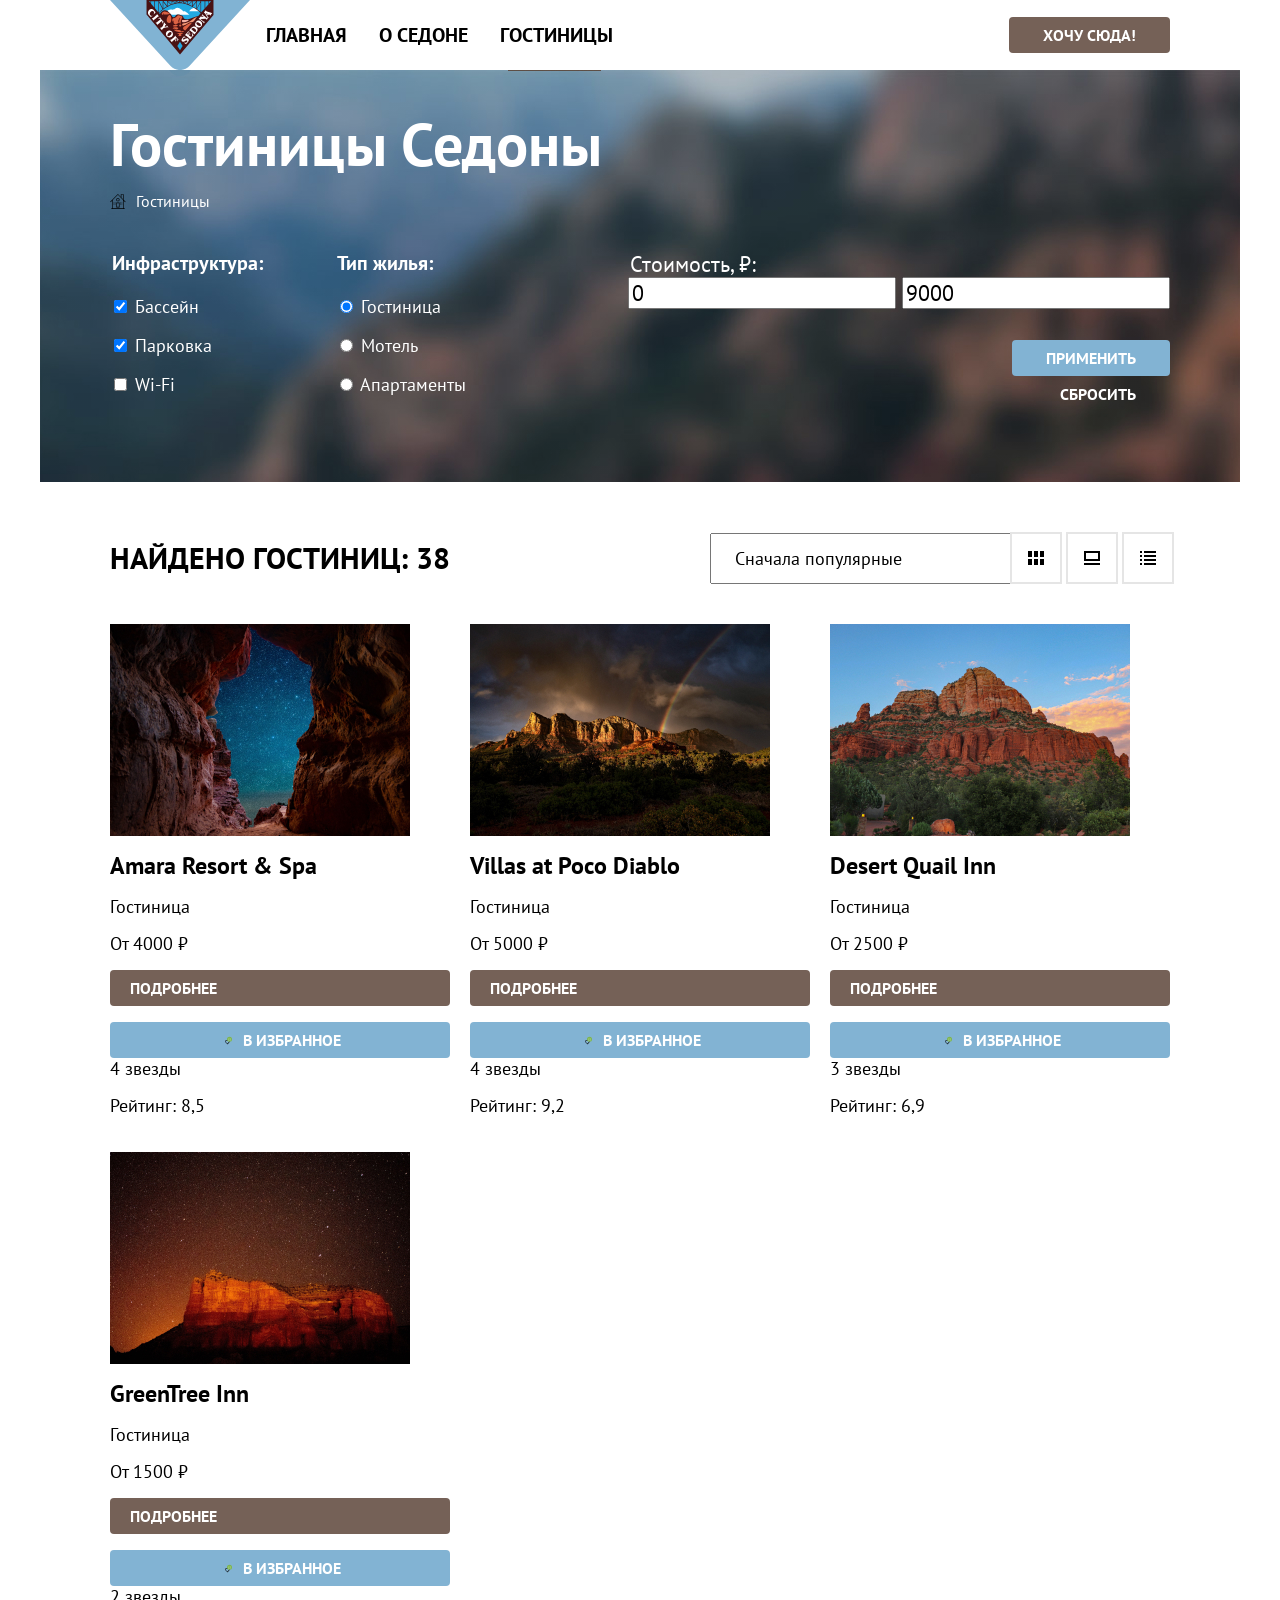
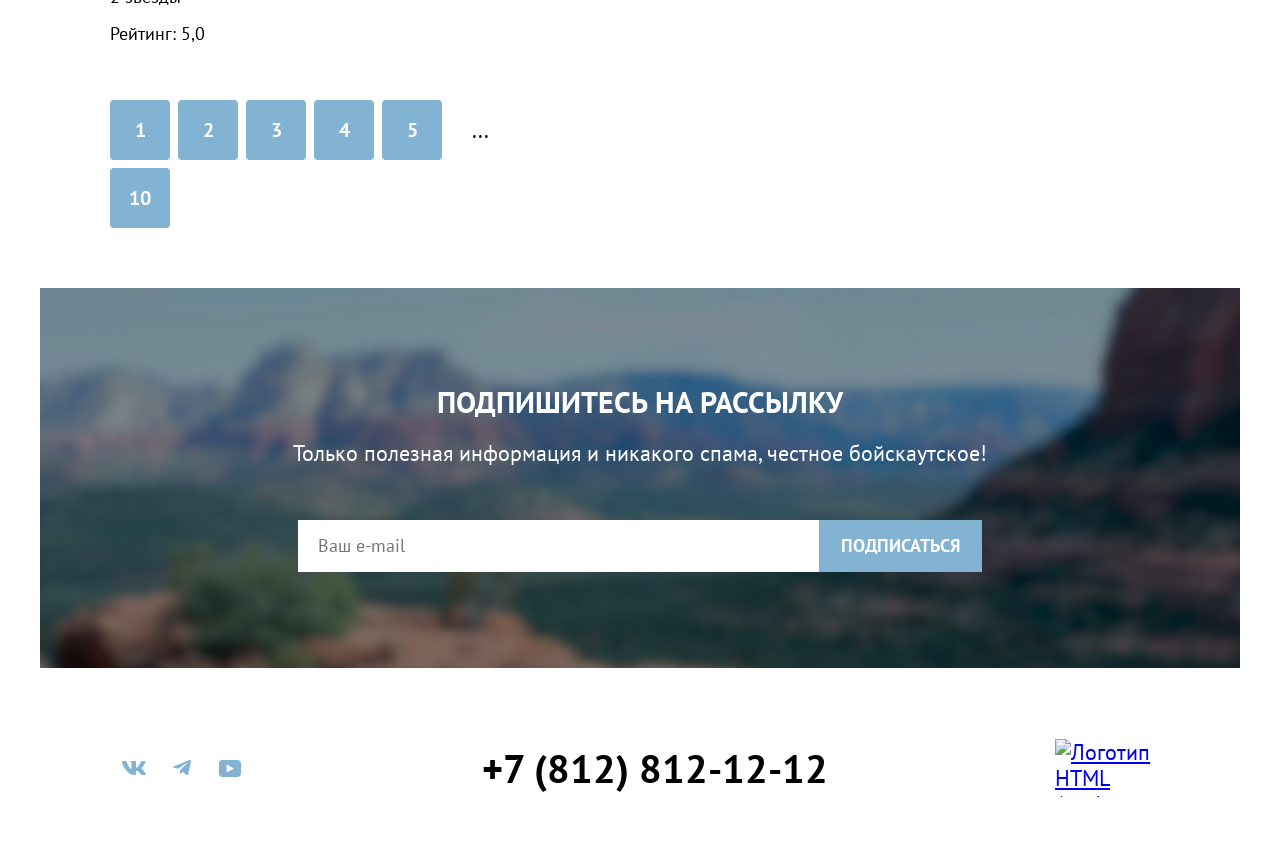
==== catalog.html @ 0f81d4dd "Add files via upload" ====
<!DOCTYPE html>
<html lang="ru">
<head>
  <meta charset="utf-8">
  <title>Гостиницы Седоны</title>
  <link rel="stylesheet" href="styles/styles.css">
  <link rel="icon" href="favicon.ico">
</head>

<body>
  <header class="page-header" data-test="header">
    <a class="logo-navigation" href="index.html">
      <img
        class="logo"
        src="./images/logo/logo-sedona.svg"
        width="140"
        height="70"
        alt="Логотип города Седона"
      >
    </a>

    <nav class="main-navigation">
      <ul class="navigation-list">
        <li class="navigation-item">
          <a class="navigation-link" href="index.html">Главная</a>
        </li>

        <li class="navigation-item">
          <a class="navigation-link" href="#">О Седоне</a>
        </li>

        <li class="navigation-item">
          <a class="navigation-link" href="catalog.html">Гостиницы</a>
        </li>
      </ul>

      <ul class="navigation-user">
        <li class="navigation-item">
          <a class="navigation-link" href="#">
            <span class="visually-hidden">Поиск</span>
          </a>
        </li>

        <li class="navigation-item">
          <a class="navigation-link" href="#">
            <span class="visually-hidden">Избранное</span>
          </a>
        </li>

        <li class="navigation-item">
          <a class="navigation-link" href="#">Хочу сюда!</a>
        </li>
      </ul>
    </nav>
  </header>

  <main class="main-inner" data-test="main">

    <section class="filter" data-test="filter">
      <h1 class="filter-title">Гостиницы Седоны</h1>

      <ul class="breadcrooms-list">
        <li class="breadcrooms-item">
          <a
            class="breadcrooms-link"
            href="index.html"
            aria-label="Главная страница"
          ></a>
        </li>

        <li class="breadcrooms-item">
          <span class="breadcrooms-link">Гостиницы</span>
        </li>
      </ul>

      <h2 class="visually-hidden">Фильтр гостиниц</h2>

      <div class="filter-container">
        <form class="filter-form" action="https://echo.htmlacademy.ru/" method="get">

          <fieldset class="filter-group">
            <legend>Инфраструктура:</legend>

            <label>
              <input type="checkbox" name="pool" checked>
              Бассейн
            </label>

            <label>
              <input type="checkbox" name="parking" checked>
              Парковка
            </label>

            <label>
              <input type="checkbox" name="wi-fi">
              Wi-Fi
            </label>
          </fieldset>

          <fieldset class="filter-group">
            <legend>Тип жилья:</legend>

            <label>
              <input type="radio" name="type" value="hotel" checked>
              Гостиница
            </label>

            <label>
              <input type="radio" name="type" value="motel">
              Мотель
            </label>

            <label>
              <input type="radio" name="type" value="apartments">
              Апартаменты
            </label>
          </fieldset>

          <div class="right-filter-container">
            <fieldset class="price-filtr">
              <legend>Стоимость, ₽:</legend>

              <label>
                <span class="visually-hidden">Минимальная цена</span>
                <input
                  class="price-input"
                  type="number"
                  name="min-price"
                  value="0"
                  placeholder="от"
                >
              </label>

              <label>
                <span class="visually-hidden">Максимальная цена</span>
                <input
                  class="price-input"
                  type="number"
                  name="max-price"
                  value="9000"
                  placeholder="до"
                >
              </label>
            </fieldset>
          </div>

          <button class="button catalog-filter-button" type="submit">
            Применить
          </button>

          <button class="button catalog-filter-reset" type="reset">
            Сбросить
          </button>
        </form>
      </div>
    </section>

    <section class="catalog" data-test="catalog">

      <div class="catalog-toolbar">
        <h2 class="catalog-title">Найдено гостиниц: 38</h2>

        <select class="select-control" aria-label="Сортировка">
          <option value="popular">Сначала популярные</option>
          <option value="cheap">Сначала дешёвые</option>
          <option value="expensive">Сначала дорогие</option>
        </select>

        <button class="view-button" type="button">
          <span class="visually-hidden">Показать карточки</span>
        </button>

        <button class="view-button" type="button">
          <span class="visually-hidden">Показать крупные карточки</span>
        </button>

        <button class="view-button" type="button">
          <span class="visually-hidden">Показать список</span>
        </button>
      </div>

      <section class="hotels-gallery">
        <h2 class="visually-hidden">Список гостиниц</h2>

        <ul class="hotel-list">

          <li class="hotel-card-item">
            <article class="hotel-card">
              <img
                class="hotel-image"
                src="./images/cotalog-hotel/hotel-1.jpg"
                width="300"
                height="212"
                alt="Amara Resort & Spa"
              >

              <h3>Amara Resort & Spa</h3>

              <p>Гостиница</p>

              <p>От 4000 ₽</p>

              <a href="#">Подробнее</a>

              <button type="button">В Избранное</button>

              <p>4 звезды</p>

              <p>Рейтинг: 8,5</p>
            </article>
          </li>

          <li class="hotel-card-item">
            <article class="hotel-card">
              <img
                class="hotel-image"
                src="./images/cotalog-hotel/hotel-2.jpg"
                width="300"
                height="212"
                alt="Villas at Poco Diablo"
              >

              <h3>Villas at Poco Diablo</h3>

              <p>Гостиница</p>

              <p>От 5000 ₽</p>

              <a href="#">Подробнее</a>

              <button type="button">В Избранное</button>

              <p>4 звезды</p>

              <p>Рейтинг: 9,2</p>
            </article>
          </li>

          <li class="hotel-card-item">
            <article class="hotel-card">
              <img
                class="hotel-image"
                src="./images/cotalog-hotel/hotel-3.jpg"
                width="300"
                height="212"
                alt="Desert Quail Inn"
              >

              <h3>Desert Quail Inn</h3>

              <p>Гостиница</p>

              <p>От 2500 ₽</p>

              <a href="#">Подробнее</a>

              <button type="button">В Избранное</button>

              <p>3 звезды</p>

              <p>Рейтинг: 6,9</p>
            </article>
          </li>

          <li class="hotel-card-item">
            <article class="hotel-card">
              <img
                class="hotel-image"
                src="./images/cotalog-hotel/hotel-4.jpg"
                width="300"
                height="212"
                alt="GreenTree Inn"
              >

              <h3>GreenTree Inn</h3>

              <p>Гостиница</p>

              <p>От 1500 ₽</p>

              <a href="#">Подробнее</a>

              <button type="button">В Избранное</button>

              <p>2 звезды</p>

              <p>Рейтинг: 5,0</p>
            </article>
          </li>

        </ul>
      </section>

      <div class="pagination">
        <ul class="pagination-list">
          <li class="pagination-item">
            <a class="pagination-link" href="#">1</a>
          </li>

          <li class="pagination-item">
            <a class="pagination-link" href="#">2</a>
          </li>

          <li class="pagination-item">
            <a class="pagination-link" href="#">3</a>
          </li>

          <li class="pagination-item">
            <a class="pagination-link" href="#">4</a>
          </li>

          <li class="pagination-item">
            <a class="pagination-link" href="#">5</a>
          </li>

          <li class="pagination-item">
            <span class="pagination-dots">...</span>
          </li>

          <li class="pagination-item">
            <a class="pagination-link" href="#">10</a>
          </li>
        </ul>
      </div>

    </section>

    <section class="subscribe" data-test="subscribe">
      <h2 class="subscribe-title">Подпишитесь на рассылку</h2>

      <p class="subscribe-description">
        Только полезная информация и никакого спама, честное бойскаутское!
      </p>

      <form class="subscribe-form" action="https://echo.htmlacademy.ru/" method="post">
        <label class="visually-hidden" for="catalog-email">Ваш e-mail</label>

        <input
          class="field"
          type="email"
          id="catalog-email"
          name="email"
          placeholder="Ваш e-mail"
          required
        >

        <button class="button-subscride-button" type="submit">
          Подписаться
        </button>
      </form>
    </section>

  </main>

  <footer class="page-footer" data-test="footer">
    <div class="social">
      <ul class="footer-social-list">
        <li class="footer-social-item">
          <a href="https://vk.com/htmlacademy">
            <span class="visually-hidden">ВКонтакте</span>
          </a>
        </li>

        <li class="footer-social-item">
          <a href="https://t.me/htmlacademy">
            <span class="visually-hidden">Телеграм</span>
          </a>
        </li>

        <li class="footer-social-item">
          <a href="https://www.youtube.com/user/htmlacademyru">
            <span class="visually-hidden">Ютуб</span>
          </a>
        </li>
      </ul>
    </div>

    <div class="phone">
      <a class="footer-contacts-phone" href="tel:+78128121212">
        +7 (812) 812-12-12
      </a>
    </div>

    <div class="academy-html">
      <a href="https://html-academy.ru/">
        <img
          class="logo-academy"
          src="./images/logo/html-academy.svg"
          width="140"
          height="70"
          alt="Логотип HTML Academy"
        >
      </a>
    </div>
  </footer>
</body>
</html>
---- styles/styles.css ----
@font-face {
  font-family: "PT Sans";
  src: url("../fonts/ptsans-400.woff2") format("woff2");
  font-weight: 400;
  font-style: normal;
  font-display: swap;
}

@font-face {
  font-family: "PT Sans";
  src: url("../fonts/ptsans-700.woff2") format("woff2");
  font-weight: 700;
  font-style: normal;
  font-display: swap;
}

html {
  height: 100%;
}

body {
  width: 1200px;
  min-height: 100%;
  margin: 0 auto;
  font-family: "PT Sans", sans-serif;
  font-size: 22px;
  line-height: 26px;
  font-weight: 400;
  background-color: #ffffff;
  color: #000000;
}

*,
*::before,
*::after {
  box-sizing: content-box;
}

img {
  max-width: 100%;
  height: auto;
}

ul {
  margin: 0;
  padding: 0;
  list-style: none;
}

button,
select,
input {
  font: inherit;
}

.visually-hidden {
  position: absolute;
  width: 1px;
  height: 1px;
  margin: -1px;
  padding: 0;
  overflow: hidden;
  clip: rect(0 0 0 0);
  clip-path: inset(100%);
  white-space: nowrap;
  border: 0;
}

.page-header {
  display: flex;
  min-height: 64px;
  padding: 0 70px;
  align-items: center;
}

.logo-navigation {
  display: block;
  width: 140px;
  height: 70px;
  flex-shrink: 0;
  z-index: 1;
}

.logo {
  display: block;
  width: 140px;
  height: 70px;
}

.main-navigation {
  display: flex;
  flex-grow: 1;
  align-items: center;
  justify-content: space-between;
}

.navigation-list,
.navigation-user {
  display: flex;
  flex-wrap: wrap;
  align-items: center;
}

.navigation-link {
  display: block;
  padding: 20px 16px;
  color: #000000;
  font-size: 20px;
  line-height: 24px;
  font-weight: 700;
  text-decoration: none;
  text-transform: uppercase;
}

.navigation-link:hover {
  color: #756157;
}

.navigation-link:focus {
  outline: 2px solid #82b3d3;
  outline-offset: -2px;
}

.navigation-link:active {
  color: #756157;
}

.navigation-user {
  margin-left: auto;
}

.navigation-user .navigation-link {
  padding: 20px 12px;
}

.navigation-user .navigation-item:last-child .navigation-link {
  display: block;
  margin-left: 20px;
  padding: 8px 34px;
  border-radius: 4px;
  background-color: #756157;
  color: #ffffff;
  font-size: 16px;
  line-height: 20px;
  font-weight: 700;
  text-align: center;
  text-decoration: none;
}

.navigation-user .navigation-item:last-child .navigation-link:hover {
  background-color: #615048;
  color: #ffffff;
}

.navigation-user .navigation-item:last-child .navigation-link:focus {
  outline: 2px solid #82b3d3;
  outline-offset: 2px;
}

.navigation-user .navigation-item:last-child .navigation-link:active {
  background-color: #756157;
  color: #ffffff;
}

.hero {
  width: 100%;
}

.hero-image {
  min-height: 485px;
  padding-top: 51px;
  background:
    url("../images/logo/divider.svg") top 430px center / 100% auto no-repeat,
    url("../images/background/index-background.jpg") top center / 100% 485px no-repeat;
}

.hero-welcome {
  display: block;
  width: 458px;
  height: 352px;
  margin: 0 auto;
}

.hero-content {
  margin-top: 82px;
  padding: 69px 20px 90px;
  background-color: #ffffff;
  text-align: center;
}

.hero-title {
  max-width: 900px;
  margin: 0 auto 25px;
  font-size: 30px;
  line-height: 36px;
  font-weight: 700;
  text-transform: uppercase;
}

.hero-description {
  margin: 0;
}

.advantages-list {
  display: grid;
  grid-template-columns: repeat(3, 1fr);
}

.advantages-item {
  display: flex;
  min-height: 385px;
  flex-direction: column;
}

.advantages-item:first-child,
.advantages-item:last-child {
  grid-column: 1 / -1;
  display: flex;
  width: 100%;
  flex-direction: row;
}

.advantages-container-name,
.advantages-container-comfort,
.advantages-container-road {
  display: flex;
  width: 280px;
  min-height: 325px;
  padding: 30px 60px;
  flex-direction: column;
  align-items: center;
  justify-content: center;
  text-align: center;
}

.advantages-container-name {
  background-color: #82b3d3;
  color: #ffffff;
}

.advantages-item:nth-child(2) .advantages-container-comfort {
  background-color: #83b3d31f;
}

.advantages-item:nth-child(3) .advantages-container-road {
  background-color: #83b3d333;
}

.advantages-item:nth-child(4) .advantages-container-comfort {
  background-color: #83b3d31f;
}

.advantages-photo {
  display: block;
  width: 800px;
  height: 385px;
  object-fit: cover;
}

.advantages-title {
  margin: 0 0 30px;
  font-size: 24px;
  line-height: 28px;
  font-weight: 700;
  text-transform: uppercase;
}

.advantages-title-description,
.advantages-comfort-description {
  margin: 0;
  font-size: 18px;
  line-height: 21px;
}

.services-description-container {
  padding: 64px 20px;
  text-align: center;
}

.services-title {
  max-width: 700px;
  margin: 0 auto 20px;
  font-size: 30px;
  line-height: 36px;
  font-weight: 700;
  text-transform: uppercase;
}

.services-description {
  margin: 0;
}

.services-list {
  display: grid;
  grid-template-columns: repeat(3, 1fr);
}

.services-list > li {
  display: flex;
  min-height: 265px;
  padding: 60px;
  flex-direction: column;
  align-items: center;
  justify-content: center;
  text-align: center;
}

.services-list > li::before {
  width: 75px;
  height: 72px;
  margin-bottom: 30px;
  background-position: center;
  background-repeat: no-repeat;
  content: "";
}

.services-list > li:nth-child(1)::before {
  background-image: url("../images/icon/lodging.svg");
}

.services-list > li:nth-child(2)::before {
  background-image: url("../images/icon/food.svg");
}

.services-list > li:nth-child(3)::before {
  background-image: url("../images/icon/souvenisr.svg");
}

.services-list > li:nth-child(1) {
  background-color: #83b3d333;
}

.services-list > li:nth-child(2) {
  background-color: #ffffff;
}

.services-list > li:nth-child(3) {
  background-color: #83b3d333;
}

.services-name {
  margin: 0 0 30px;
  font-size: 24px;
  line-height: 28px;
  font-weight: 700;
  text-transform: uppercase;
}

.services-item-description {
  margin: 0;
  font-size: 18px;
  line-height: 21px;
}

.search {
  padding: 96px 20px;
  text-align: center;
}

.search-title {
  margin: 0 0 20px;
  font-size: 30px;
  line-height: 36px;
  font-weight: 700;
  text-transform: uppercase;
}

.search-description {
  margin: 0 0 54px;
}

.search-button {
  display: inline-block;
  padding: 8px 50px;
  border: 0;
  border-radius: 4px;
  background-color: #756157;
  color: #ffffff;
  font-family: "PT Sans", sans-serif;
  font-size: 20px;
  line-height: 36px;
  font-weight: 700;
  text-decoration: none;
  text-transform: uppercase;
}

.search-button:hover {
  background-color: #615048;
}

.search-button:focus {
  outline: 2px solid #82b3d3;
  outline-offset: 2px;
}

.search-button:active {
  background-color: #756157;
}

.subscribe {
  padding: 96px 20px;
  background:
    linear-gradient(rgba(0, 0, 0, 0.2), rgba(0, 0, 0, 0.2)),
    url("../images/background/index-background-blur.jpg") center / cover no-repeat;
  color: #ffffff;
  text-align: center;
}

.subscribe-title {
  margin: 0 0 20px;
  font-size: 30px;
  line-height: 36px;
  font-weight: 700;
  text-transform: uppercase;
}

.subscribe-description {
  max-width: 700px;
  margin: 0 auto 54px;
}

.subscribe-form {
  display: flex;
  width: 684px;
  min-height: 52px;
  margin: 0 auto;
}

.field {
  width: 100%;
  min-width: 0;
  padding: 0 20px;
  border: 0;
  font-family: "PT Sans", sans-serif;
  font-size: 18px;
  line-height: 24px;
}

.field:focus {
  outline: 2px solid #82b3d3;
  outline-offset: -2px;
}

.button-subscride-button {
  width: 232px;
  min-height: 52px;
  padding: 0;
  border: 0;
  background-color: #82b3d3;
  color: #ffffff;
  font-family: "PT Sans", sans-serif;
  font-size: 18px;
  line-height: 24px;
  font-weight: 700;
  text-transform: uppercase;
}

.button-subscride-button:hover {
  background-color: #68a2ca;
}

.button-subscride-button:focus {
  outline: 2px solid #ffffff;
  outline-offset: -4px;
}

.button-subscride-button:active {
  background-color: #82b3d3;
}

.page-footer {
  display: flex;
  min-height: 120px;
  padding: 40px 70px;
  align-items: center;
  justify-content: space-between;
}

.footer-social-list {
  display: flex;
  flex-wrap: wrap;
  align-items: center;
}

.footer-social-list a {
  display: flex;
  width: 48px;
  height: 40px;
  align-items: center;
  justify-content: center;
  background-position: center;
  background-repeat: no-repeat;
}

.footer-social-list a:hover {
  opacity: 0.7;
}

.footer-social-list a:focus {
  outline: 2px solid #82b3d3;
  outline-offset: -2px;
}

.footer-social-item:nth-child(1) a {
  background-image: url("../images/icon-social/social-vk.svg");
}

.footer-social-item:nth-child(2) a {
  background-image: url("../images/icon-social/social-telegram.svg");
}

.footer-social-item:nth-child(3) a {
  background-image: url("../images/icon-social/social-youtube.svg");
}

.footer-contacts-phone {
  display: block;
  color: #000000;
  font-size: 40px;
  line-height: 40px;
  font-weight: 700;
  text-decoration: none;
}

.footer-contacts-phone:hover {
  color: #756157;
}

.footer-contacts-phone:focus {
  outline: 2px solid #82b3d3;
  outline-offset: 2px;
}

.logo-academy {
  display: block;
  width: 115px;
  height: auto;
}

.main-inner {
  width: 100%;
}

.filter {
  padding: 35px 70px 70px;
  background:
    linear-gradient(rgba(0, 0, 0, 0.2), rgba(0, 0, 0, 0.2)),
    url("../images/background/catalog-background.jpg") center / cover no-repeat;
  color: #ffffff;
}

.filter-title {
  margin: 0 0 8px;
  font-size: 60px;
  line-height: 78px;
  font-weight: 700;
}

.breadcrooms-list {
  display: flex;
  flex-wrap: wrap;
  align-items: center;
  margin-bottom: 40px;
}

.breadcrooms-list li {
  display: flex;
  align-items: center;
}

.breadcrooms-list a,
.breadcrooms-list span {
  display: block;
  color: #ffffff;
  font-size: 16px;
  line-height: 20px;
  text-decoration: none;
}

.breadcrooms-list li:first-child a {
  width: 16px;
  height: 16px;
  margin-right: 10px;
  background: url("../images/icon/home-icon.svg") center / contain no-repeat;
}

.filter-container {
  display: flex;
}

.filter-form {
  position: relative;
  display: flex;
  width: 100%;
  flex-wrap: wrap;
  align-items: flex-start;
  gap: 70px;
}

.filter-group {
  min-width: 150px;
  margin: 0;
  padding: 0;
  border: 0;
}

.filter-group legend {
  margin-bottom: 20px;
  font-size: 20px;
  line-height: 24px;
  font-weight: 700;
}

.filter-group label {
  display: block;
  margin-bottom: 16px;
  font-size: 18px;
  line-height: 23px;
}

.right-filter-container {
  margin-left: auto;
}

.price-filtr {
  min-width: 288px;
  margin: 0;
  padding: 0;
  border: 0;
}

.catalog-filter-button {
  position: absolute;
  right: 0;
  bottom: 36px;
  padding: 8px 34px;
  border: 0;
  border-radius: 4px;
  background-color: #82b3d3;
  color: #ffffff;
  font-family: "PT Sans", sans-serif;
  font-size: 16px;
  line-height: 20px;
  font-weight: 700;
  text-transform: uppercase;
}

.catalog-filter-button:hover {
  background-color: #68a2ca;
}

.catalog-filter-button:focus {
  outline: 2px solid #ffffff;
  outline-offset: -4px;
}

.catalog-filter-reset {
  position: absolute;
  right: 0;
  bottom: 0;
  padding: 8px 34px;
  border: 0;
  background-color: transparent;
  color: #ffffff;
  font-family: "PT Sans", sans-serif;
  font-size: 16px;
  line-height: 20px;
  font-weight: 700;
  text-transform: uppercase;
}

.catalog-filter-reset:hover {
  opacity: 0.7;
}

.catalog-filter-reset:focus {
  outline: 2px solid #ffffff;
  outline-offset: 2px;
}

.catalog {
  display: flex;
  padding: 50px 70px 60px;
  flex-direction: column;
}

.catalog-toolbar {
  display: grid;
  grid-template-columns: 1fr 292px 48px 48px 48px;
  gap: 8px;
  align-items: center;
}

.catalog-title {
  margin: 0;
  font-size: 30px;
  line-height: 36px;
  font-weight: 700;
  text-transform: uppercase;
}

.select-control {
  width: 292px;
  min-height: 49px;
  margin: 0;
  padding: 0 20px;
  font-family: "PT Sans", sans-serif;
  font-size: 18px;
}

.select-control:focus {
  outline: 2px solid #82b3d3;
  outline-offset: 2px;
}

.view-button {
  position: relative;
  width: 48px;
  height: 48px;
  margin: 0;
  padding: 0;
  border: 2px solid #e5e5e5;
  background-color: #ffffff;
  background-position: center;
  background-repeat: no-repeat;
}

.view-button:hover {
  border-color: #82b3d3;
}

.view-button:focus {
  outline: 2px solid #82b3d3;
  outline-offset: 2px;
}

.view-button:active {
  border-color: #000000;
}

.catalog-toolbar .view-button:nth-of-type(1) {
  background-image: url("../images/icon/tile-icon.svg");
}

.catalog-toolbar .view-button:nth-of-type(2) {
  background-image: url("../images/icon/slideshow-icon.svg");
}

.catalog-toolbar .view-button:nth-of-type(3) {
  background-image: url("../images/icon/list-icon.svg");
}

.hotels-gallery {
  width: 100%;
  margin-top: 40px;
}

.hotel-list {
  display: grid;
  grid-template-columns: repeat(3, 1fr);
  gap: 20px;
}

.hotel-card-item {
  display: flex;
  min-height: 438px;
}

.hotel-card {
  display: flex;
  width: 100%;
  flex-direction: column;
}

.hotel-image {
  display: block;
  width: 300px;
  height: 212px;
  margin-bottom: 16px;
  object-fit: cover;
}

.hotel-card h3 {
  margin: 0 0 16px;
  font-size: 24px;
  line-height: 28px;
  font-weight: 700;
}

.hotel-card p {
  margin: 0 0 16px;
  font-size: 18px;
  line-height: 21px;
}

.hotel-card a {
  display: inline-block;
  margin-top: 0;
  padding: 8px 20px;
  border-radius: 4px;
  background-color: #756157;
  color: #ffffff;
  font-size: 16px;
  line-height: 20px;
  font-weight: 700;
  text-decoration: none;
  text-transform: uppercase;
}

.hotel-card a:hover {
  background-color: #615048;
}

.hotel-card a:focus {
  outline: 2px solid #82b3d3;
  outline-offset: 2px;
}

.hotel-card button {
  margin-top: 16px;
  padding: 8px 20px;
  border: 0;
  border-radius: 4px;
  background-color: #82b3d3;
  color: #ffffff;
  font-family: "PT Sans", sans-serif;
  font-size: 16px;
  line-height: 20px;
  font-weight: 700;
  text-transform: uppercase;
}

.hotel-card button:hover {
  background-color: #68a2ca;
}

.hotel-card button:focus {
  outline: 2px solid #756157;
  outline-offset: 2px;
}

.hotel-card button::before {
  display: inline-block;
  width: 16px;
  height: 16px;
  margin-right: 8px;
  vertical-align: middle;
  background: url("../images/icon/favorites.svg") center / contain no-repeat;
  content: "";
}

.pagination {
  margin-top: 40px;
}

.pagination-list {
  display: grid;
  grid-template-columns: repeat(6, 60px);
  gap: 8px;
}

.pagination a,
.pagination span {
  display: flex;
  width: 60px;
  height: 60px;
  align-items: center;
  justify-content: center;
}

.pagination a {
  border-radius: 4px;
  background-color: #82b3d3;
  color: #ffffff;
  font-size: 20px;
  font-weight: 700;
  text-decoration: none;
}

.pagination a:hover {
  background-color: #68a2ca;
}

.pagination a:focus {
  outline: 2px solid #756157;
  outline-offset: 2px;
}

.pagination a:active {
  background-color: #82b3d3;
}

.pagination span {
  background-color: #ffffff;
}

.catalog + .subscribe {
  margin-top: 0;
}
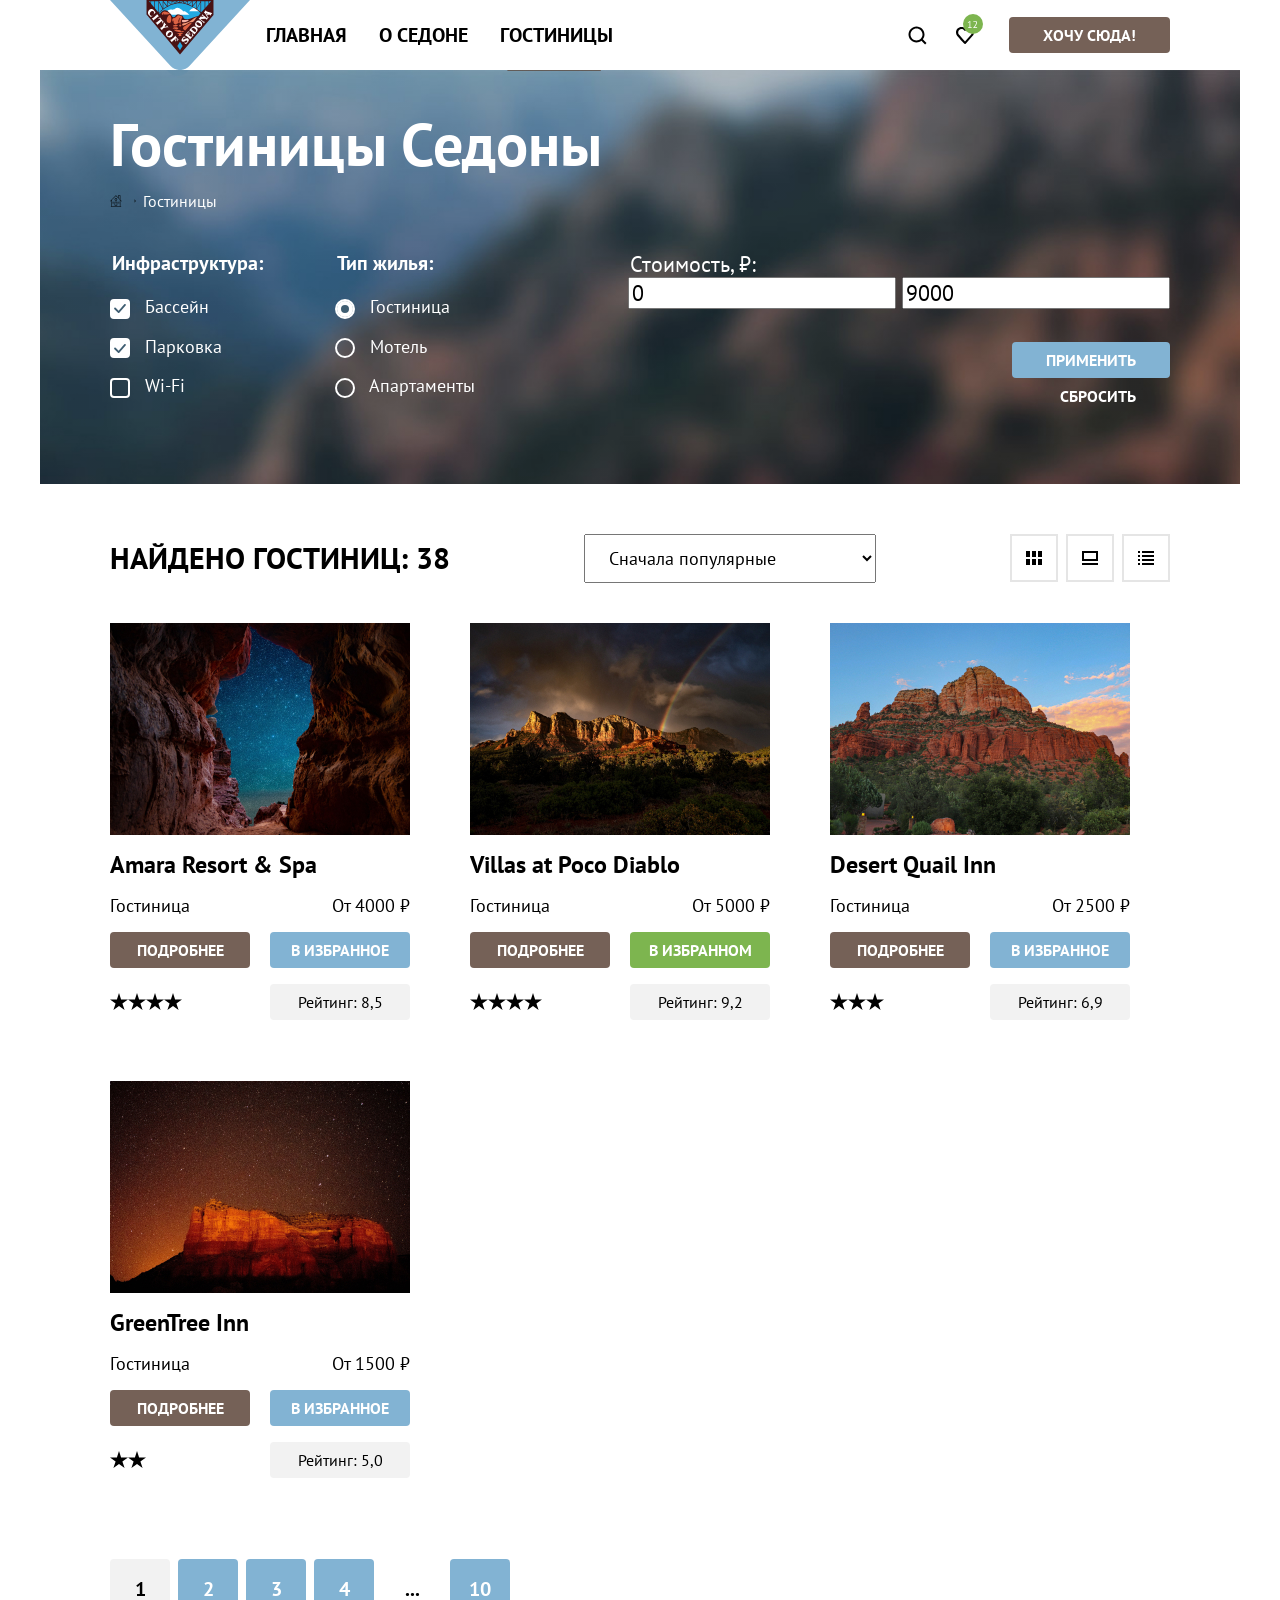
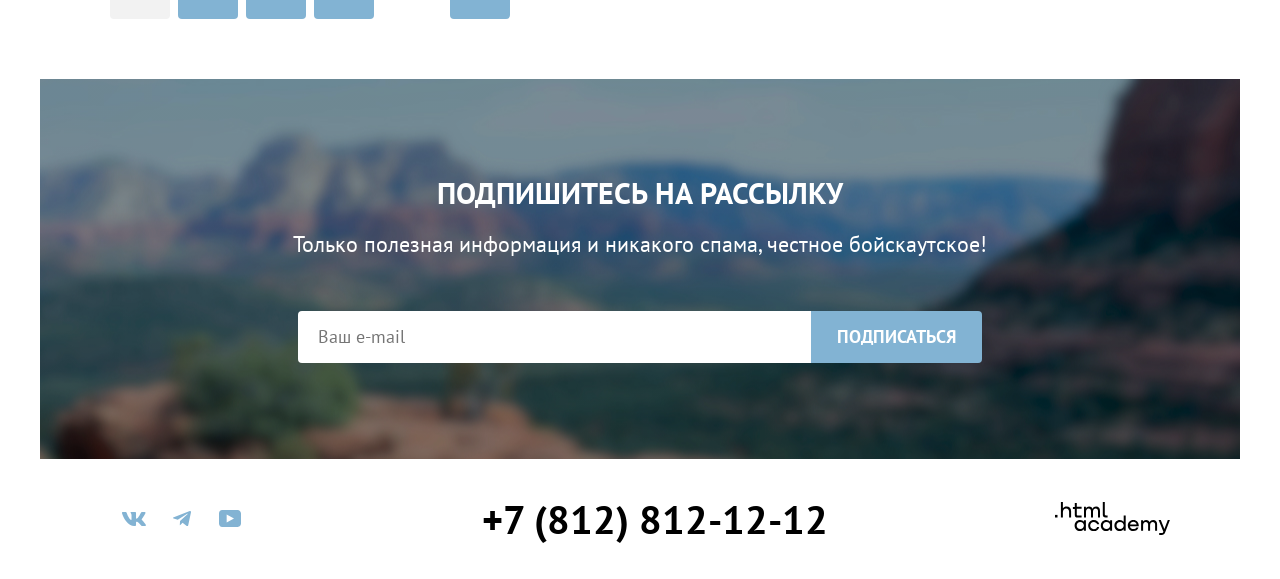
==== commit a91f1eb2: "8" ====
--- a/catalog.html
+++ b/catalog.html
@@ -10,13 +10,7 @@
 <body>
   <header class="page-header" data-test="header">
     <a class="logo-navigation" href="index.html">
-      <img
-        class="logo"
-        src="./images/logo/logo-sedona.svg"
-        width="140"
-        height="70"
-        alt="Логотип города Седона"
-      >
+      <img class="logo" src="./images/logo/logo-sedona.svg" width="140" height="70" alt="Логотип города Седона">
     </a>
 
     <nav class="main-navigation">
@@ -61,11 +55,7 @@
 
       <ul class="breadcrooms-list">
         <li class="breadcrooms-item">
-          <a
-            class="breadcrooms-link"
-            href="index.html"
-            aria-label="Главная страница"
-          ></a>
+          <a class="breadcrooms-link" href="index.html" aria-label="Главная страница"></a>
         </li>
 
         <li class="breadcrooms-item">
@@ -122,24 +112,12 @@
 
               <label>
                 <span class="visually-hidden">Минимальная цена</span>
-                <input
-                  class="price-input"
-                  type="number"
-                  name="min-price"
-                  value="0"
-                  placeholder="от"
-                >
+                <input class="price-input" type="number" name="min-price" value="0" placeholder="от">
               </label>
 
               <label>
                 <span class="visually-hidden">Максимальная цена</span>
-                <input
-                  class="price-input"
-                  type="number"
-                  name="max-price"
-                  value="9000"
-                  placeholder="до"
-                >
+                <input class="price-input" type="number" name="max-price" value="9000" placeholder="до">
               </label>
             </fieldset>
           </div>
@@ -157,144 +135,139 @@
 
     <section class="catalog" data-test="catalog">
 
-      <div class="catalog-toolbar">
-        <h2 class="catalog-title">Найдено гостиниц: 38</h2>
-
-        <select class="select-control" aria-label="Сортировка">
-          <option value="popular">Сначала популярные</option>
-          <option value="cheap">Сначала дешёвые</option>
-          <option value="expensive">Сначала дорогие</option>
-        </select>
-
-        <button class="view-button" type="button">
-          <span class="visually-hidden">Показать карточки</span>
-        </button>
-
-        <button class="view-button" type="button">
-          <span class="visually-hidden">Показать крупные карточки</span>
-        </button>
-
-        <button class="view-button" type="button">
-          <span class="visually-hidden">Показать список</span>
-        </button>
-      </div>
-
-      <section class="hotels-gallery">
-        <h2 class="visually-hidden">Список гостиниц</h2>
-
-        <ul class="hotel-list">
-
-          <li class="hotel-card-item">
-            <article class="hotel-card">
-              <img
-                class="hotel-image"
-                src="./images/cotalog-hotel/hotel-1.jpg"
-                width="300"
-                height="212"
-                alt="Amara Resort & Spa"
-              >
-
-              <h3>Amara Resort & Spa</h3>
-
-              <p>Гостиница</p>
-
-              <p>От 4000 ₽</p>
-
-              <a href="#">Подробнее</a>
-
-              <button type="button">В Избранное</button>
-
-              <p>4 звезды</p>
-
-              <p>Рейтинг: 8,5</p>
-            </article>
-          </li>
-
-          <li class="hotel-card-item">
-            <article class="hotel-card">
-              <img
-                class="hotel-image"
-                src="./images/cotalog-hotel/hotel-2.jpg"
-                width="300"
-                height="212"
-                alt="Villas at Poco Diablo"
-              >
-
-              <h3>Villas at Poco Diablo</h3>
-
-              <p>Гостиница</p>
-
-              <p>От 5000 ₽</p>
-
-              <a href="#">Подробнее</a>
-
-              <button type="button">В Избранное</button>
-
-              <p>4 звезды</p>
-
-              <p>Рейтинг: 9,2</p>
-            </article>
-          </li>
-
-          <li class="hotel-card-item">
-            <article class="hotel-card">
-              <img
-                class="hotel-image"
-                src="./images/cotalog-hotel/hotel-3.jpg"
-                width="300"
-                height="212"
-                alt="Desert Quail Inn"
-              >
-
-              <h3>Desert Quail Inn</h3>
-
-              <p>Гостиница</p>
-
-              <p>От 2500 ₽</p>
-
-              <a href="#">Подробнее</a>
-
-              <button type="button">В Избранное</button>
-
-              <p>3 звезды</p>
-
-              <p>Рейтинг: 6,9</p>
-            </article>
-          </li>
-
-          <li class="hotel-card-item">
-            <article class="hotel-card">
-              <img
-                class="hotel-image"
-                src="./images/cotalog-hotel/hotel-4.jpg"
-                width="300"
-                height="212"
-                alt="GreenTree Inn"
-              >
-
-              <h3>GreenTree Inn</h3>
-
-              <p>Гостиница</p>
-
-              <p>От 1500 ₽</p>
-
-              <a href="#">Подробнее</a>
-
-              <button type="button">В Избранное</button>
-
-              <p>2 звезды</p>
-
-              <p>Рейтинг: 5,0</p>
-            </article>
-          </li>
-
-        </ul>
-      </section>
+<div class="catalog-toolbar">
+  <h2 class="catalog-title">Найдено гостиниц: 38</h2>
+
+  <select class="select-control" aria-label="Сортировка">
+    <option value="popular">Сначала популярные</option>
+    <option value="cheap">Сначала дешёвые</option>
+    <option value="expensive">Сначала дорогие</option>
+  </select>
+
+  <div class="view-buttons">
+    <button class="view-button" type="button">
+      <span class="visually-hidden">Показать карточки</span>
+    </button>
+
+    <button class="view-button" type="button">
+      <span class="visually-hidden">Показать крупные карточки</span>
+    </button>
+
+    <button class="view-button" type="button">
+      <span class="visually-hidden">Показать список</span>
+    </button>
+  </div>
+</div>
+
+
+      <ul class="hotel-list">
+
+        <li class="hotel-card-item">
+          <article class="hotel-card">
+            <img class="hotel-image" src="./images/catalog-hotel/hotel-1.jpg" width="300" height="212" alt="Amara Resort & Spa">
+
+            <h3 class="hotel-card-title">Amara Resort & Spa</h3>
+
+            <div class="hotel-card-info">
+              <p class="hotel-card-type">Гостиница</p>
+              <p class="hotel-card-price">От 4000 ₽</p>
+            </div>
+
+            <div class="hotel-card-actions">
+              <a class="button button-details" href="#">Подробнее</a>
+              <button class="button button-favorites" type="button">В Избранное</button>
+            </div>
+
+            <div class="hotel-card-rating">
+              <div class="hotel-card-stars hotel-card-stars--4">
+                <span class="visually-hidden">4 звезды</span>
+              </div>
+              <p class="rating-text">Рейтинг: 8,5</p>
+            </div>
+          </article>
+        </li>
+
+        <li class="hotel-card-item">
+          <article class="hotel-card">
+            <img class="hotel-image" src="./images/catalog-hotel/hotel-2.jpg" width="300" height="212" alt="Villas at Poco Diablo">
+
+            <h3 class="hotel-card-title">Villas at Poco Diablo</h3>
+
+            <div class="hotel-card-info">
+              <p class="hotel-card-type">Гостиница</p>
+              <p class="hotel-card-price">От 5000 ₽</p>
+            </div>
+
+            <div class="hotel-card-actions">
+              <a class="button button-details" href="#">Подробнее</a>
+              <button class="button button-favorites button-favorites--active" type="button">В Избранном</button>
+            </div>
+
+            <div class="hotel-card-rating">
+              <div class="hotel-card-stars hotel-card-stars--4">
+                <span class="visually-hidden">4 звезды</span>
+              </div>
+              <p class="rating-text">Рейтинг: 9,2</p>
+            </div>
+          </article>
+        </li>
+
+        <li class="hotel-card-item">
+          <article class="hotel-card">
+            <img class="hotel-image" src="./images/catalog-hotel/hotel-3.jpg" width="300" height="212" alt="Desert Quail Inn">
+
+            <h3 class="hotel-card-title">Desert Quail Inn</h3>
+
+            <div class="hotel-card-info">
+              <p class="hotel-card-type">Гостиница</p>
+              <p class="hotel-card-price">От 2500 ₽</p>
+            </div>
+
+            <div class="hotel-card-actions">
+              <a class="button button-details" href="#">Подробнее</a>
+              <button class="button button-favorites" type="button">В Избранное</button>
+            </div>
+
+            <div class="hotel-card-rating">
+              <div class="hotel-card-stars hotel-card-stars--3">
+                <span class="visually-hidden">3 звезды</span>
+              </div>
+              <p class="rating-text">Рейтинг: 6,9</p>
+            </div>
+          </article>
+        </li>
+
+        <li class="hotel-card-item">
+          <article class="hotel-card">
+            <img class="hotel-image" src="./images/catalog-hotel/hotel-4.jpg" width="300" height="212" alt="GreenTree Inn">
+
+            <h3 class="hotel-card-title">GreenTree Inn</h3>
+
+            <div class="hotel-card-info">
+              <p class="hotel-card-type">Гостиница</p>
+              <p class="hotel-card-price">От 1500 ₽</p>
+            </div>
+
+            <div class="hotel-card-actions">
+              <a class="button button-details" href="#">Подробнее</a>
+              <button class="button button-favorites" type="button">В Избранное</button>
+            </div>
+
+            <div class="hotel-card-rating">
+              <div class="hotel-card-stars hotel-card-stars--2">
+                <span class="visually-hidden">2 звезды</span>
+              </div>
+              <p class="rating-text">Рейтинг: 5,0</p>
+            </div>
+          </article>
+        </li>
+
+      </ul>
 
       <div class="pagination">
         <ul class="pagination-list">
           <li class="pagination-item">
-            <a class="pagination-link" href="#">1</a>
+            <span class="pagination-current">1</span>
           </li>
 
           <li class="pagination-item">
@@ -307,10 +280,6 @@
 
           <li class="pagination-item">
             <a class="pagination-link" href="#">4</a>
-          </li>
-
-          <li class="pagination-item">
-            <a class="pagination-link" href="#">5</a>
           </li>
 
           <li class="pagination-item">
@@ -335,14 +304,7 @@
       <form class="subscribe-form" action="https://echo.htmlacademy.ru/" method="post">
         <label class="visually-hidden" for="catalog-email">Ваш e-mail</label>
 
-        <input
-          class="field"
-          type="email"
-          id="catalog-email"
-          name="email"
-          placeholder="Ваш e-mail"
-          required
-        >
+        <input class="field" type="email" id="catalog-email" name="email" placeholder="Ваш e-mail" required>
 
         <button class="button-subscride-button" type="submit">
           Подписаться
@@ -356,19 +318,19 @@
     <div class="social">
       <ul class="footer-social-list">
         <li class="footer-social-item">
-          <a href="https://vk.com/htmlacademy">
+          <a class="social-link" href="https://vk.com/htmlacademy">
             <span class="visually-hidden">ВКонтакте</span>
           </a>
         </li>
 
         <li class="footer-social-item">
-          <a href="https://t.me/htmlacademy">
+          <a class="social-link" href="https://t.me/htmlacademy">
             <span class="visually-hidden">Телеграм</span>
           </a>
         </li>
 
         <li class="footer-social-item">
-          <a href="https://www.youtube.com/user/htmlacademyru">
+          <a class="social-link" href="https://www.youtube.com/user/htmlacademyru">
             <span class="visually-hidden">Ютуб</span>
           </a>
         </li>
@@ -382,14 +344,8 @@
     </div>
 
     <div class="academy-html">
-      <a href="https://html-academy.ru/">
-        <img
-          class="logo-academy"
-          src="./images/logo/html-academy.svg"
-          width="140"
-          height="70"
-          alt="Логотип HTML Academy"
-        >
+      <a href="https://htmlacademy.ru/">
+        <img class="logo-academy" src="./images/logo/html-academy.svg" width="115" height="33" alt="Логотип HTML Academy">
       </a>
     </div>
   </footer>
--- a/styles/styles.css
+++ b/styles/styles.css
@@ -1,3 +1,4 @@
+/* ============ ШРИФТЫ ============ */
 @font-face {
   font-family: "PT Sans";
   src: url("../fonts/ptsans-400.woff2") format("woff2");
@@ -14,6 +15,7 @@
   font-display: swap;
 }
 
+/* ============ БАЗА ============ */
 html {
   height: 100%;
 }
@@ -33,7 +35,7 @@
 *,
 *::before,
 *::after {
-  box-sizing: content-box;
+  box-sizing: border-box;
 }
 
 img {
@@ -66,6 +68,7 @@
   border: 0;
 }
 
+/* ============ ШАПКА ============ */
 .page-header {
   display: flex;
   min-height: 64px;
@@ -145,6 +148,7 @@
   font-weight: 700;
   text-align: center;
   text-decoration: none;
+  text-transform: uppercase;
 }
 
 .navigation-user .navigation-item:last-child .navigation-link:hover {
@@ -162,6 +166,35 @@
   color: #ffffff;
 }
 
+.navigation-user .navigation-item:nth-child(1) .navigation-link,
+.navigation-user .navigation-item:nth-child(2) .navigation-link {
+  width: 48px;
+  min-height: 48px;
+  padding: 12px;
+  background-position: center;
+  background-repeat: no-repeat;
+}
+
+.navigation-user .navigation-item:nth-child(1) .navigation-link {
+  background-image: url("../images/icon/search.svg");
+}
+
+.navigation-user .navigation-item:nth-child(2) .navigation-link {
+  background-image: url("../images/icon/favorites.svg");
+}
+
+.navigation-user .navigation-item:nth-child(1) .navigation-link:hover,
+.navigation-user .navigation-item:nth-child(2) .navigation-link:hover {
+  opacity: 0.7;
+}
+
+.navigation-user .navigation-item:nth-child(1) .navigation-link:focus,
+.navigation-user .navigation-item:nth-child(2) .navigation-link:focus {
+  outline: 2px solid #82b3d3;
+  outline-offset: -2px;
+}
+
+/* ============ ГЛАВНАЯ — HERO ============ */
 .hero {
   width: 100%;
 }
@@ -170,7 +203,7 @@
   min-height: 485px;
   padding-top: 51px;
   background:
-    url("../images/logo/divider.svg") top 430px center / 100% auto no-repeat,
+    url("../images/divider.svg") bottom center / 100% auto no-repeat,
     url("../images/background/index-background.jpg") top center / 100% 485px no-repeat;
 }
 
@@ -201,6 +234,7 @@
   margin: 0;
 }
 
+/* ============ ПРЕИМУЩЕСТВА ============ */
 .advantages-list {
   display: grid;
   grid-template-columns: repeat(3, 1fr);
@@ -258,11 +292,29 @@
 }
 
 .advantages-title {
+  position: relative;
   margin: 0 0 30px;
   font-size: 24px;
   line-height: 28px;
   font-weight: 700;
   text-transform: uppercase;
+}
+
+.advantages-title::after {
+  content: "";
+  position: absolute;
+  left: 50%;
+  bottom: -16px;
+  width: 60px;
+  height: 2px;
+  margin-left: -30px;
+  background-color: rgba(255, 255, 255, 0.3);
+}
+
+.advantages-item:nth-child(2) .advantages-title::after,
+.advantages-item:nth-child(3) .advantages-title::after,
+.advantages-item:nth-child(4) .advantages-title::after {
+  background-color: rgba(0, 0, 0, 0.3);
 }
 
 .advantages-title-description,
@@ -272,6 +324,7 @@
   line-height: 21px;
 }
 
+/* ============ УСЛУГИ ============ */
 .services-description-container {
   padding: 64px 20px;
   text-align: center;
@@ -323,19 +376,16 @@
 }
 
 .services-list > li:nth-child(3)::before {
-  background-image: url("../images/icon/souvenisr.svg");
-}
-
-.services-list > li:nth-child(1) {
+  background-image: url("../images/icon/souvenir.svg");
+}
+
+.services-list > li:nth-child(1),
+.services-list > li:nth-child(3) {
   background-color: #83b3d333;
 }
 
 .services-list > li:nth-child(2) {
   background-color: #ffffff;
-}
-
-.services-list > li:nth-child(3) {
-  background-color: #83b3d333;
 }
 
 .services-name {
@@ -352,6 +402,7 @@
   line-height: 21px;
 }
 
+/* ============ ПОИСК ГОСТИНИЦЫ ============ */
 .search {
   padding: 96px 20px;
   text-align: center;
@@ -382,6 +433,7 @@
   font-weight: 700;
   text-decoration: none;
   text-transform: uppercase;
+  cursor: pointer;
 }
 
 .search-button:hover {
@@ -397,6 +449,7 @@
   background-color: #756157;
 }
 
+/* ============ ПОДПИСКА ============ */
 .subscribe {
   padding: 96px 20px;
   background:
@@ -431,6 +484,7 @@
   min-width: 0;
   padding: 0 20px;
   border: 0;
+  border-radius: 4px 0 0 4px;
   font-family: "PT Sans", sans-serif;
   font-size: 18px;
   line-height: 24px;
@@ -446,6 +500,7 @@
   min-height: 52px;
   padding: 0;
   border: 0;
+  border-radius: 0 4px 4px 0;
   background-color: #82b3d3;
   color: #ffffff;
   font-family: "PT Sans", sans-serif;
@@ -453,6 +508,7 @@
   line-height: 24px;
   font-weight: 700;
   text-transform: uppercase;
+  cursor: pointer;
 }
 
 .button-subscride-button:hover {
@@ -468,6 +524,7 @@
   background-color: #82b3d3;
 }
 
+/* ============ ФУТЕР ============ */
 .page-footer {
   display: flex;
   min-height: 120px;
@@ -537,10 +594,12 @@
   height: auto;
 }
 
+/* ============ СТРАНИЦА КАТАЛОГА ============ */
 .main-inner {
   width: 100%;
 }
 
+/* --- ФИЛЬТР --- */
 .filter {
   padding: 35px 70px 70px;
   background:
@@ -556,6 +615,7 @@
   font-weight: 700;
 }
 
+/* --- ХЛЕБНЫЕ КРОШКИ --- */
 .breadcrooms-list {
   display: flex;
   flex-wrap: wrap;
@@ -578,12 +638,26 @@
 }
 
 .breadcrooms-list li:first-child a {
-  width: 16px;
-  height: 16px;
-  margin-right: 10px;
-  background: url("../images/icon/home-icon.svg") center / contain no-repeat;
-}
-
+  width: 12px;
+  height: 12px;
+  margin-right: 5px;
+  background: url("../images/icon/home-icon.svg") center / 12px 12px no-repeat;
+}
+
+.breadcrooms-list li:first-child a:hover {
+  opacity: 0.7;
+}
+
+.breadcrooms-list li:not(:last-child)::after {
+  content: "";
+  display: inline-block;
+  width: 6px;
+  height: 10px;
+  margin: 0 5px;
+  background: url("../images/icon/right-arrow.svg") center / 6px 10px no-repeat;
+}
+
+/* --- ФОРМА ФИЛЬТРА --- */
 .filter-container {
   display: flex;
 }
@@ -616,8 +690,72 @@
   margin-bottom: 16px;
   font-size: 18px;
   line-height: 23px;
-}
-
+  cursor: pointer;
+}
+
+.filter-group input[type="checkbox"] {
+  appearance: none;
+  -webkit-appearance: none;
+  width: 20px;
+  height: 20px;
+  margin: 0 10px 0 0;
+  border: 2px solid #ffffff;
+  border-radius: 4px;
+  background-color: transparent;
+  vertical-align: middle;
+  cursor: pointer;
+}
+
+.filter-group input[type="checkbox"]:hover {
+  border-color: #83b3d3;
+}
+
+.filter-group input[type="checkbox"]:focus {
+  outline: 2px solid #83b3d3;
+  outline-offset: 2px;
+}
+
+.filter-group input[type="checkbox"]:checked {
+  background-color: #ffffff;
+}
+
+.filter-group input[type="checkbox"]:checked::before {
+  content: "";
+  display: block;
+  width: 12px;
+  height: 10px;
+  margin: 3px auto 0;
+  background: url("../images/icon/check.svg") center / contain no-repeat;
+}
+
+.filter-group input[type="radio"] {
+  appearance: none;
+  -webkit-appearance: none;
+  width: 20px;
+  height: 20px;
+  margin: 0 10px 0 0;
+  border: 2px solid #ffffff;
+  border-radius: 50%;
+  background-color: transparent;
+  vertical-align: middle;
+  cursor: pointer;
+}
+
+.filter-group input[type="radio"]:hover {
+  border-color: #83b3d3;
+}
+
+.filter-group input[type="radio"]:focus {
+  outline: 2px solid #83b3d3;
+  outline-offset: 2px;
+}
+
+.filter-group input[type="radio"]:checked {
+  background-color: #ffffff;
+  box-shadow: inset 0 0 0 4px #ffffff, inset 0 0 0 10px #3f5e72;
+}
+
+/* --- БЛОК ЦЕНЫ --- */
 .right-filter-container {
   margin-left: auto;
 }
@@ -629,6 +767,7 @@
   border: 0;
 }
 
+/* --- КНОПКИ ФИЛЬТРА --- */
 .catalog-filter-button {
   position: absolute;
   right: 0;
@@ -643,6 +782,7 @@
   line-height: 20px;
   font-weight: 700;
   text-transform: uppercase;
+  cursor: pointer;
 }
 
 .catalog-filter-button:hover {
@@ -667,6 +807,7 @@
   line-height: 20px;
   font-weight: 700;
   text-transform: uppercase;
+  cursor: pointer;
 }
 
 .catalog-filter-reset:hover {
@@ -678,6 +819,7 @@
   outline-offset: 2px;
 }
 
+/* --- СПИСОК ОТЕЛЕЙ --- */
 .catalog {
   display: flex;
   padding: 50px 70px 60px;
@@ -685,10 +827,11 @@
 }
 
 .catalog-toolbar {
-  display: grid;
-  grid-template-columns: 1fr 292px 48px 48px 48px;
-  gap: 8px;
-  align-items: center;
+  display: flex;
+  justify-content: space-between;
+  align-items: center;
+  gap: 20px;
+  margin-bottom: 40px;
 }
 
 .catalog-title {
@@ -712,22 +855,26 @@
   outline: 2px solid #82b3d3;
   outline-offset: 2px;
 }
+.view-buttons {
+  display: flex;
+  gap: 8px;
+}
+
 
 .view-button {
-  position: relative;
   width: 48px;
   height: 48px;
-  margin: 0;
-  padding: 0;
   border: 2px solid #e5e5e5;
   background-color: #ffffff;
   background-position: center;
   background-repeat: no-repeat;
+  cursor: pointer;
 }
 
 .view-button:hover {
   border-color: #82b3d3;
 }
+
 
 .view-button:focus {
   outline: 2px solid #82b3d3;
@@ -750,6 +897,7 @@
   background-image: url("../images/icon/list-icon.svg");
 }
 
+/* --- ГАЛЕРЕЯ ОТЕЛЕЙ --- */
 .hotels-gallery {
   width: 100%;
   margin-top: 40px;
@@ -769,7 +917,9 @@
 .hotel-card {
   display: flex;
   width: 100%;
+  max-width: 300px;
   flex-direction: column;
+  overflow: hidden;
 }
 
 .hotel-image {
@@ -780,81 +930,131 @@
   object-fit: cover;
 }
 
-.hotel-card h3 {
+.hotel-card-title {
   margin: 0 0 16px;
   font-size: 24px;
   line-height: 28px;
   font-weight: 700;
 }
 
-.hotel-card p {
-  margin: 0 0 16px;
+/* Тип и цена — в одну строку */
+.hotel-card-info {
+  display: flex;
+  justify-content: space-between;
+  margin-bottom: 16px;
   font-size: 18px;
   line-height: 21px;
 }
 
-.hotel-card a {
-  display: inline-block;
-  margin-top: 0;
-  padding: 8px 20px;
-  border-radius: 4px;
-  background-color: #756157;
-  color: #ffffff;
-  font-size: 16px;
-  line-height: 20px;
-  font-weight: 700;
-  text-decoration: none;
-  text-transform: uppercase;
-}
-
-.hotel-card a:hover {
-  background-color: #615048;
-}
-
-.hotel-card a:focus {
-  outline: 2px solid #82b3d3;
-  outline-offset: 2px;
-}
-
-.hotel-card button {
-  margin-top: 16px;
-  padding: 8px 20px;
+.hotel-card-info p {
+  margin: 0;
+}
+
+/* Кнопки — в одну строку */
+.hotel-card-actions {
+  display: flex;
+  justify-content: space-between;
+  gap: 8px;
+  margin-bottom: 16px;
+}
+
+.hotel-card-actions .button {
+  display: flex;
+  width: 140px;
+  height: 36px;
+  padding: 0;
+  align-items: center;
+  justify-content: center;
   border: 0;
   border-radius: 4px;
-  background-color: #82b3d3;
-  color: #ffffff;
   font-family: "PT Sans", sans-serif;
   font-size: 16px;
   line-height: 20px;
   font-weight: 700;
-  text-transform: uppercase;
-}
-
-.hotel-card button:hover {
+  text-align: center;
+  text-decoration: none;
+  text-transform: uppercase;
+  cursor: pointer;
+}
+
+.button-details {
+  background-color: #756157;
+  color: #ffffff;
+}
+
+.button-details:hover {
+  background-color: #615048;
+}
+
+.button-details:focus {
+  outline: 2px solid #82b3d3;
+  outline-offset: 2px;
+}
+
+.button-favorites {
+  background-color: #82b3d3;
+  color: #ffffff;
+}
+
+.button-favorites:hover {
   background-color: #68a2ca;
 }
 
-.hotel-card button:focus {
+.button-favorites:focus {
   outline: 2px solid #756157;
   outline-offset: 2px;
 }
 
-.hotel-card button::before {
-  display: inline-block;
-  width: 16px;
-  height: 16px;
-  margin-right: 8px;
-  vertical-align: middle;
-  background: url("../images/icon/favorites.svg") center / contain no-repeat;
-  content: "";
-}
-
+/* Зелёная кнопка "В избранном" */
+.button-favorites--active {
+  background-color: #7db54f;
+  color: #ffffff;
+}
+
+.button-favorites--active:hover {
+  background-color: #6c9a44;
+}
+
+/* Звёзды и рейтинг — в одну строку */
+.hotel-card-rating {
+  display: flex;
+  justify-content: space-between;
+  align-items: center;
+  gap: 40px;
+}
+
+.hotel-card-stars {
+  height: 17px;
+  background: url("../images/icon/stars-icon.svg") repeat-x left center / 18px 17px;
+}
+
+.hotel-card-stars--4 { width: 72px; }
+.hotel-card-stars--3 { width: 54px; }
+.hotel-card-stars--2 { width: 36px; }
+
+.rating-text {
+  display: flex;
+  width: 140px;
+  min-height: 36px;
+  margin: 0 0 0 auto;
+  padding: 0;
+  align-items: center;
+  justify-content: center;
+  background-color: #f2f2f2;
+  border-radius: 4px;
+  font-size: 16px;
+  line-height: 20px;
+  font-weight: 400;
+  text-align: center;
+}
+
+/* --- ПАГИНАЦИЯ --- */
 .pagination {
   margin-top: 40px;
 }
 
 .pagination-list {
-  display: grid;
+  display: flex;
   grid-template-columns: repeat(6, 60px);
   gap: 8px;
 }
@@ -866,15 +1066,15 @@
   height: 60px;
   align-items: center;
   justify-content: center;
+  border-radius: 4px;
+  font-size: 20px;
+  font-weight: 700;
+  text-decoration: none;
 }
 
 .pagination a {
-  border-radius: 4px;
   background-color: #82b3d3;
   color: #ffffff;
-  font-size: 20px;
-  font-weight: 700;
-  text-decoration: none;
 }
 
 .pagination a:hover {
@@ -890,10 +1090,12 @@
   background-color: #82b3d3;
 }
 
-.pagination span {
-  background-color: #ffffff;
-}
-
-.catalog + .subscribe {
-  margin-top: 0;
-}
+.pagination-current {
+  background-color: #f2f2f2;
+  color: #000000;
+}
+
+.pagination-dots {
+  background-color: transparent;
+  color: #000000;
+}
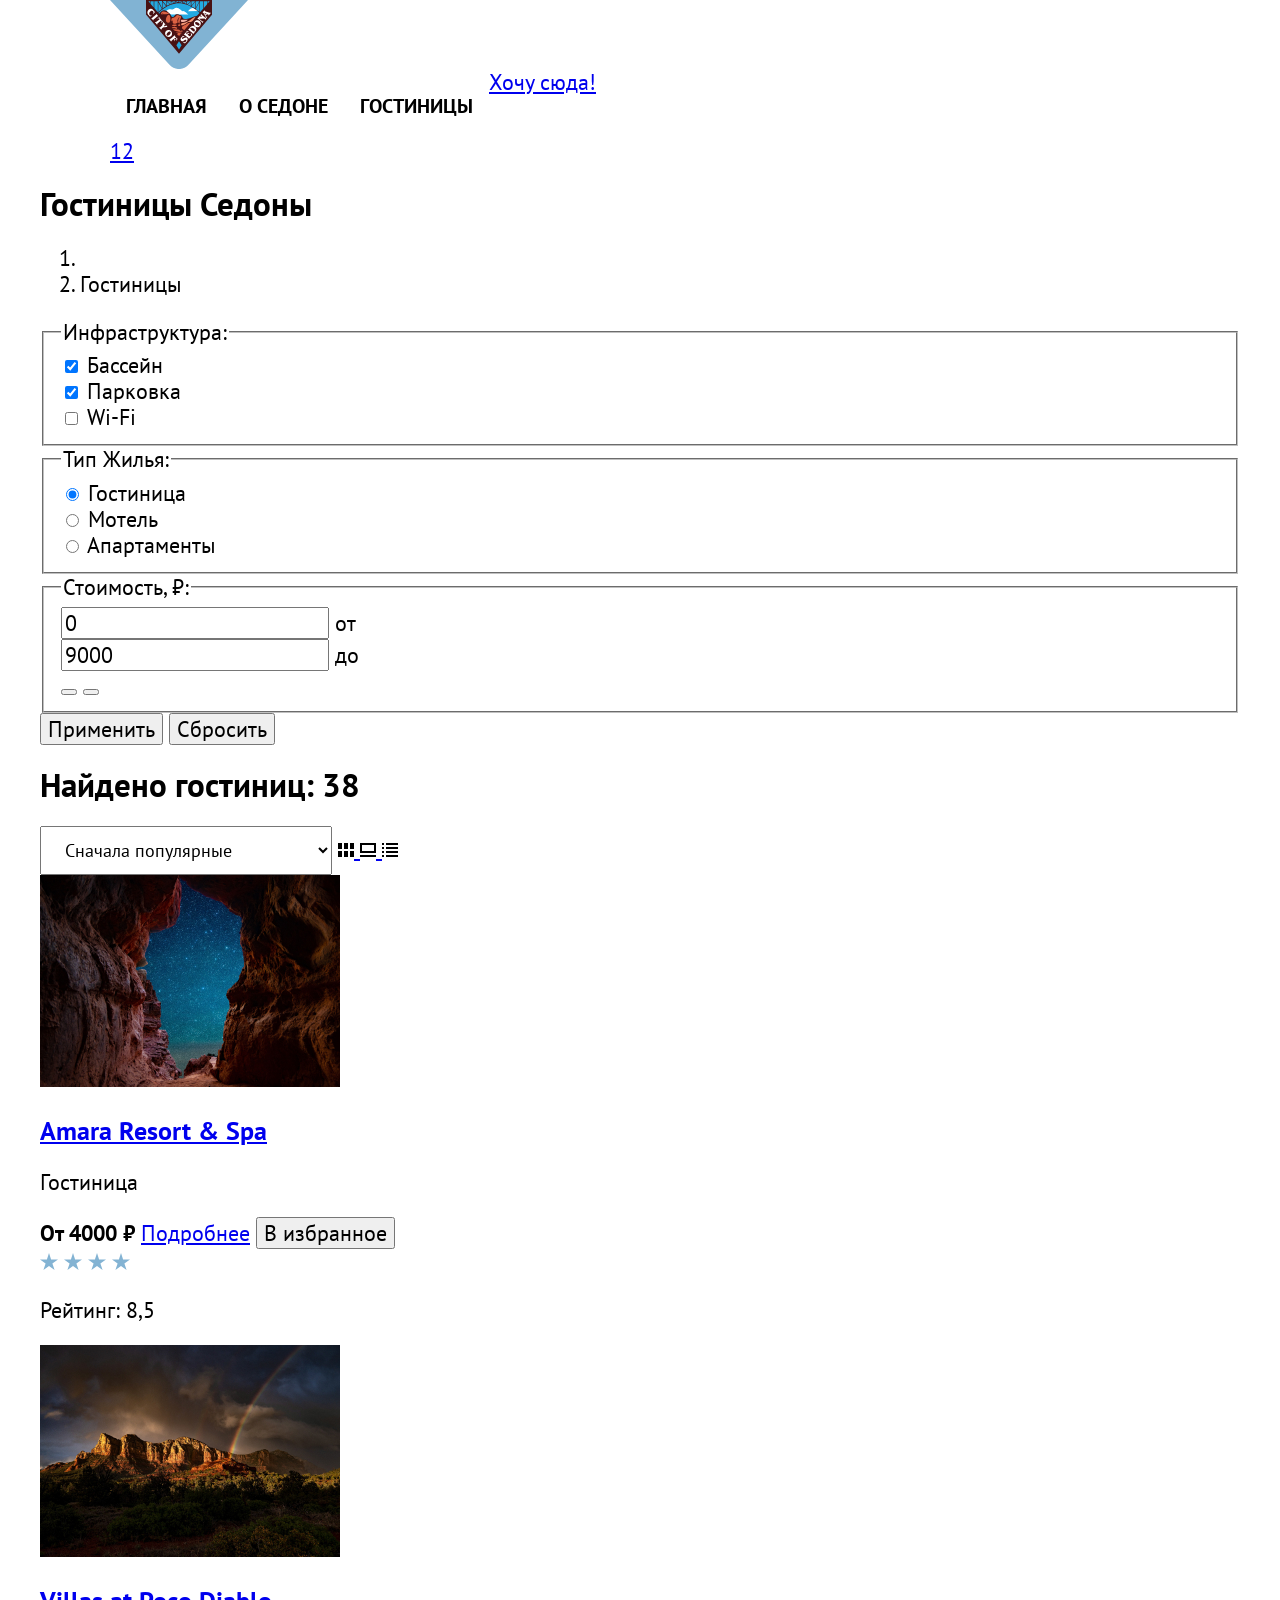
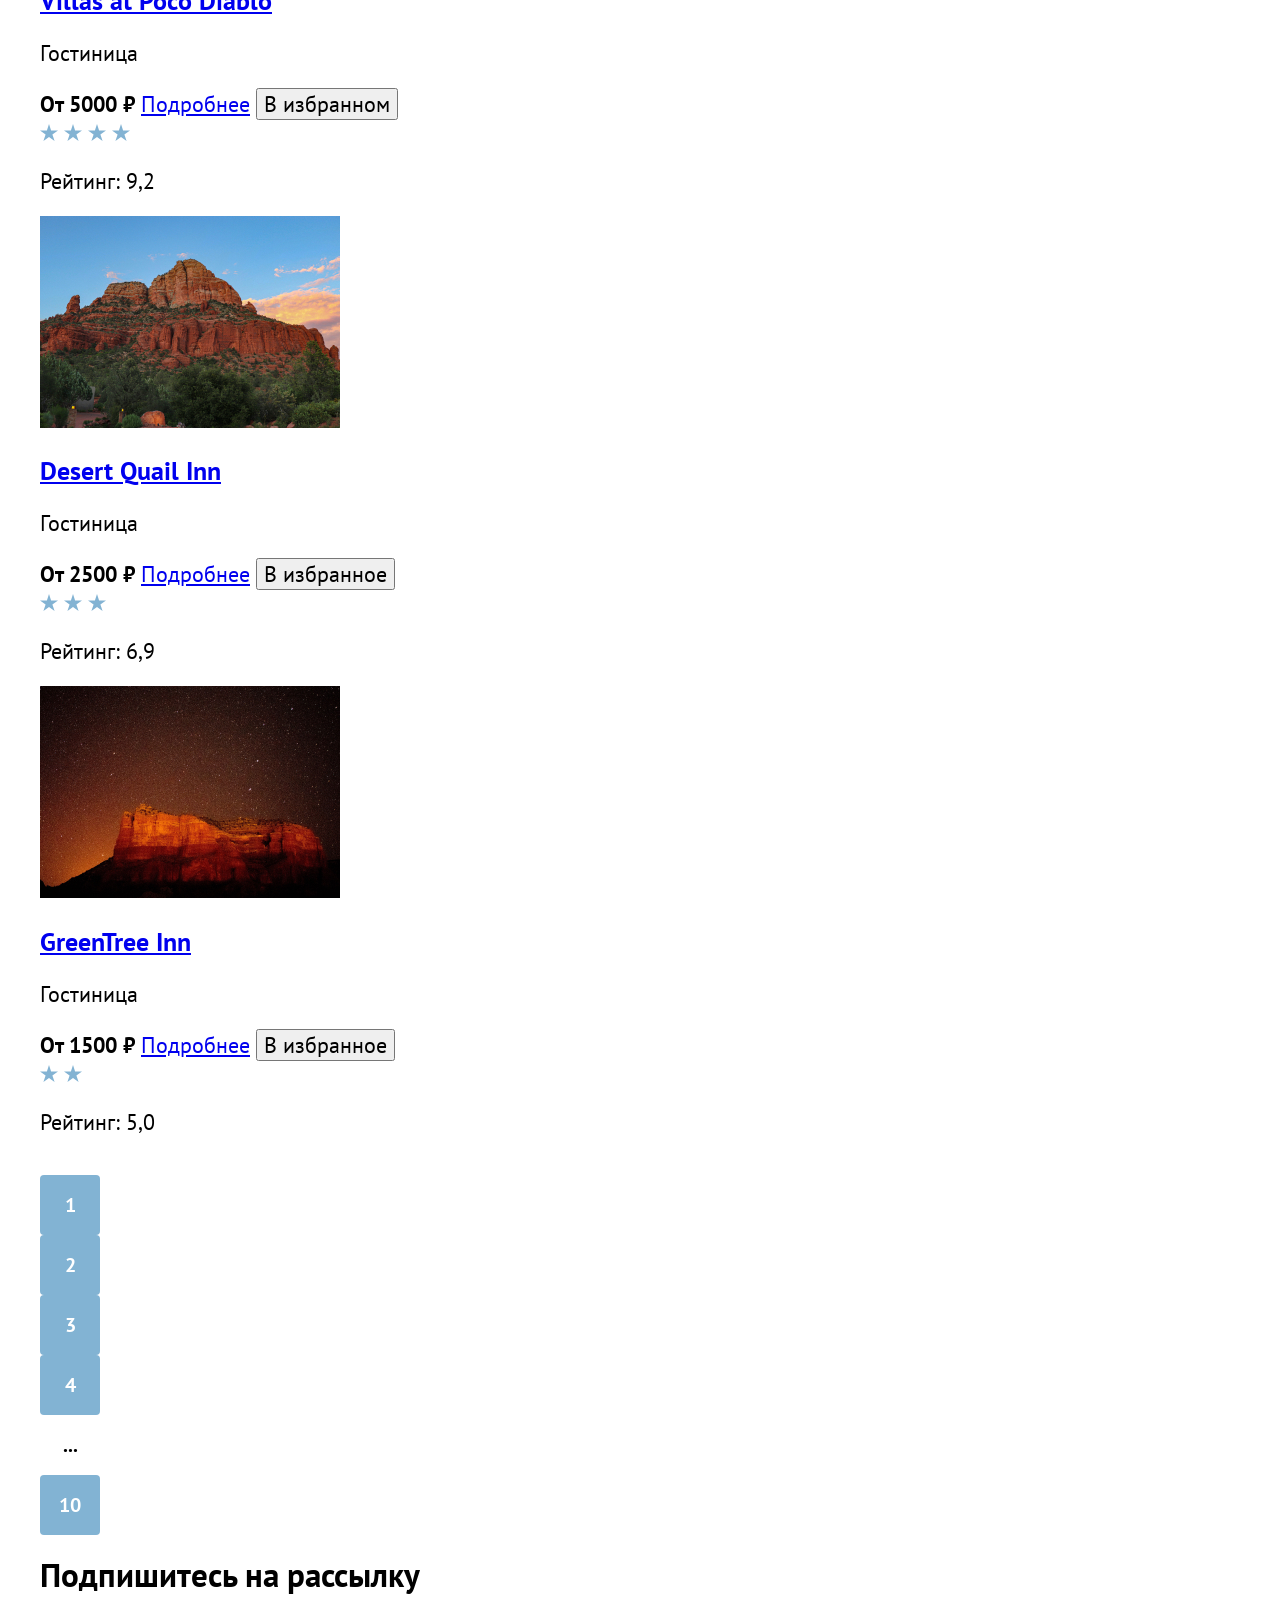
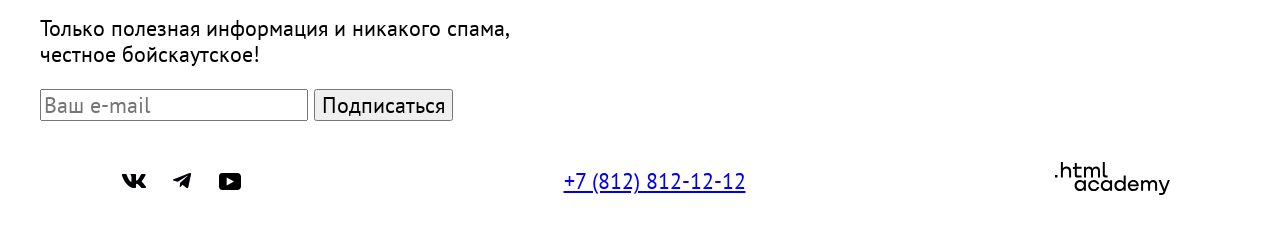
==== commit 43bed030: "Попапы, слайдеры, формы" ====
--- a/catalog.html
+++ b/catalog.html
@@ -1,353 +1,381 @@
 <!DOCTYPE html>
 <html lang="ru">
-<head>
-  <meta charset="utf-8">
-  <title>Гостиницы Седоны</title>
-  <link rel="stylesheet" href="styles/styles.css">
-  <link rel="icon" href="favicon.ico">
-</head>
-
-<body>
-  <header class="page-header" data-test="header">
-    <a class="logo-navigation" href="index.html">
-      <img class="logo" src="./images/logo/logo-sedona.svg" width="140" height="70" alt="Логотип города Седона">
-    </a>
-
-    <nav class="main-navigation">
-      <ul class="navigation-list">
-        <li class="navigation-item">
-          <a class="navigation-link" href="index.html">Главная</a>
-        </li>
-
-        <li class="navigation-item">
-          <a class="navigation-link" href="#">О Седоне</a>
-        </li>
-
-        <li class="navigation-item">
-          <a class="navigation-link" href="catalog.html">Гостиницы</a>
-        </li>
-      </ul>
-
-      <ul class="navigation-user">
-        <li class="navigation-item">
-          <a class="navigation-link" href="#">
-            <span class="visually-hidden">Поиск</span>
+
+
+  <head>
+    <meta charset="utf-8">
+    <title>HTML Academy: Седона</title>
+    <link rel="stylesheet" href="styles/styles.css">
+    <link rel="icon" href="favicon.ico" sizes="32x32">
+    <link rel="icon" href="images/favicon.png" type="image/png">
+  </head>
+
+
+  <body>
+
+
+    <div class="page-container">
+      <header class="page-header coll">
+        <nav class="navigation">
+          <a class="header-logo" href="index.html">
+            <img class="header-logo-pic" src="images/logo/logo-sedona.svg" alt="Логотип Седона" width="138" height="64">
           </a>
-        </li>
-
-        <li class="navigation-item">
-          <a class="navigation-link" href="#">
-            <span class="visually-hidden">Избранное</span>
-          </a>
-        </li>
-
-        <li class="navigation-item">
-          <a class="navigation-link" href="#">Хочу сюда!</a>
-        </li>
-      </ul>
-    </nav>
-  </header>
-
-  <main class="main-inner" data-test="main">
-
-    <section class="filter" data-test="filter">
-      <h1 class="filter-title">Гостиницы Седоны</h1>
-
-      <ul class="breadcrooms-list">
-        <li class="breadcrooms-item">
-          <a class="breadcrooms-link" href="index.html" aria-label="Главная страница"></a>
-        </li>
-
-        <li class="breadcrooms-item">
-          <span class="breadcrooms-link">Гостиницы</span>
-        </li>
-      </ul>
-
-      <h2 class="visually-hidden">Фильтр гостиниц</h2>
-
-      <div class="filter-container">
-        <form class="filter-form" action="https://echo.htmlacademy.ru/" method="get">
-
-          <fieldset class="filter-group">
-            <legend>Инфраструктура:</legend>
-
-            <label>
-              <input type="checkbox" name="pool" checked>
-              Бассейн
-            </label>
-
-            <label>
-              <input type="checkbox" name="parking" checked>
-              Парковка
-            </label>
-
-            <label>
-              <input type="checkbox" name="wi-fi">
-              Wi-Fi
-            </label>
-          </fieldset>
-
-          <fieldset class="filter-group">
-            <legend>Тип жилья:</legend>
-
-            <label>
-              <input type="radio" name="type" value="hotel" checked>
-              Гостиница
-            </label>
-
-            <label>
-              <input type="radio" name="type" value="motel">
-              Мотель
-            </label>
-
-            <label>
-              <input type="radio" name="type" value="apartments">
-              Апартаменты
-            </label>
-          </fieldset>
-
-          <div class="right-filter-container">
-            <fieldset class="price-filtr">
-              <legend>Стоимость, ₽:</legend>
-
-              <label>
-                <span class="visually-hidden">Минимальная цена</span>
-                <input class="price-input" type="number" name="min-price" value="0" placeholder="от">
-              </label>
-
-              <label>
-                <span class="visually-hidden">Максимальная цена</span>
-                <input class="price-input" type="number" name="max-price" value="9000" placeholder="до">
-              </label>
-            </fieldset>
-          </div>
-
-          <button class="button catalog-filter-button" type="submit">
-            Применить
-          </button>
-
-          <button class="button catalog-filter-reset" type="reset">
-            Сбросить
-          </button>
-        </form>
-      </div>
-    </section>
-
-    <section class="catalog" data-test="catalog">
-
-<div class="catalog-toolbar">
-  <h2 class="catalog-title">Найдено гостиниц: 38</h2>
-
-  <select class="select-control" aria-label="Сортировка">
-    <option value="popular">Сначала популярные</option>
-    <option value="cheap">Сначала дешёвые</option>
-    <option value="expensive">Сначала дорогие</option>
-  </select>
-
-  <div class="view-buttons">
-    <button class="view-button" type="button">
-      <span class="visually-hidden">Показать карточки</span>
+
+
+          <ul class="navigation-list">
+            <li class="navigation-item">
+              <a class="navigation-link" href="index.html">Главная</a>
+            </li>
+            <li class="navigation-item">
+              <a class="navigation-link" href="#">О Седоне</a>
+            </li>
+            <li class="navigation-item">
+              <a class="navigation-link navigation-link-after" href="catalog.html">Гостиницы</a>
+            </li>
+          </ul>
+
+
+          <ul class="navigation-list navigation-user">
+            <li>
+              <a class="nav navigation-item-search" href="#">
+                <span class="visually-hidden">Поиск</span>
+              </a>
+            </li>
+            <li>
+              <a class="nav navigation-item-favorite" href="#">
+                <span class="navigation-number">12</span>
+                <span class="visually-hidden">Избранное</span>
+                <span class="visually-hidden">отелей</span>
+              </a>
+            </li>
+          </ul>
+        </nav>
+
+
+        <a class="navigation-button" href="#">Хочу сюда!</a>
+      </header>
+
+
+      <main class="main-index main-container">
+        <div class="page-container-catalog">
+          <section class="inner-section">
+            <h1 class="inner-header-title">Гостиницы Седоны</h1>
+
+
+            <ol class="breadcrumbs">
+              <li class="breadcrumbs-item">
+                <a class="breadcrumbs-link" href="index.html">
+                  <span class="visually-hidden">Главная</span>
+                </a>
+              </li>
+              <li class="breadcrumbs-item">
+                <a class="breadcrumbs-link-main">Гостиницы</a>
+              </li>
+            </ol>
+          </section>
+
+
+          <section class="catalog-product-filter">
+            <h2 class="visually-hidden">Параметры выбора</h2>
+
+
+            <form class="catalog-filter" action="https://echo.htmlacademy.ru/" method="get">
+              <fieldset class="catalog-filter-group">
+                <legend class="catalog-filter-title">Инфраструктура:</legend>
+                <ul class="catalog-products-list catalog-filter-list">
+                  <li class="catalog-item">
+                    <input class="input-checkbox" type="checkbox" name="pool" id="pool" checked>
+                    <label class="control" for="pool">Бассейн</label>
+                  </li>
+                  <li class="catalog-item">
+                    <input class="input-checkbox" type="checkbox" name="parking" id="parking" checked>
+                    <label class="control" for="parking">Парковка</label>
+                  </li>
+                  <li class="catalog-item">
+                    <input class="input-checkbox" type="checkbox" name="wi-fi" id="wi-fi">
+                    <label class="control" for="wi-fi">Wi-Fi</label>
+                  </li>
+                </ul>
+              </fieldset>
+
+
+              <fieldset class="catalog-filter-group catalog-filter-right">
+                <legend class="catalog-filter-title">Тип Жилья:</legend>
+                <ul class="catalog-products-list">
+                  <li class="catalog-item">
+                    <input class="input-radio" type="radio" name="booking-type" value="hotel" id="hotel" checked>
+                    <label class="control" for="hotel">Гостиница</label>
+                  </li>
+                  <li class="catalog-item">
+                    <input class="input-radio" type="radio" name="booking-type" value="motel" id="motel">
+                    <label class="control" for="motel">Мотель</label>
+                  </li>
+                  <li class="catalog-item">
+                    <input class="input-radio" type="radio" name="booking-type" value="appartments" id="appartments">
+                    <label class="control" for="appartments">Апартаменты</label>
+                  </li>
+                </ul>
+              </fieldset>
+
+
+              <fieldset class="catalog-filter-group">
+  <legend class="catalog-filter-title">Стоимость, ₽:</legend>
+  <div class="inputs-price-container">
+    <div class="range-input">
+      <input class="field-price" name="min-price" id="min-price" type="number" value="0">
+      <label for="min-price" class="range-label">от</label>
+    </div>
+    <div class="range-input">
+      <input class="field-price" name="max-price" id="max-price" type="number" value="9000">
+      <label for="max-price" class="range-label">до</label>
+    </div>
+  </div>
+  <div class="range-scale"><div class="range-scale">
+  <div class="range-bar">
+    <button class="range-toggle price-toggle-min" type="button">
+      <span class="visually-hidden">Поменять минимальную цену</span>
     </button>
-
-    <button class="view-button" type="button">
-      <span class="visually-hidden">Показать крупные карточки</span>
-    </button>
-
-    <button class="view-button" type="button">
-      <span class="visually-hidden">Показать список</span>
+    <button class="range-toggle price-toggle-max" type="button">
+      <span class="visually-hidden">Поменять максимальную цену</span>
     </button>
   </div>
 </div>
-
-
-      <ul class="hotel-list">
-
-        <li class="hotel-card-item">
-          <article class="hotel-card">
-            <img class="hotel-image" src="./images/catalog-hotel/hotel-1.jpg" width="300" height="212" alt="Amara Resort & Spa">
-
-            <h3 class="hotel-card-title">Amara Resort & Spa</h3>
-
-            <div class="hotel-card-info">
-              <p class="hotel-card-type">Гостиница</p>
-              <p class="hotel-card-price">От 4000 ₽</p>
-            </div>
-
-            <div class="hotel-card-actions">
-              <a class="button button-details" href="#">Подробнее</a>
-              <button class="button button-favorites" type="button">В Избранное</button>
-            </div>
-
-            <div class="hotel-card-rating">
-              <div class="hotel-card-stars hotel-card-stars--4">
+</div>
+</fieldset>
+
+
+
+
+              <div class="catalog-button-container">
+                <button class="button catalog-submit-btn" type="submit">Применить</button>
+                <button class="button catalog-reset-btn" type="reset">Сбросить</button>
+              </div>
+            </form>
+          </section>
+        </div>
+
+
+        <section class="catalog-product coll">
+          <div class="sorting-container">
+            <h2 class="catalog-search">Найдено гостиниц:<span> 38</span></h2>
+            <select class="select-control" aria-label="Сортировка">
+              <option value="cheap">Сначала дешёвые</option>
+              <option value="popular" selected>Сначала популярные</option>
+              <option value="expensive">Сначала дорогие</option>
+            </select>
+
+
+            <a class="card-grid-toggle card-grid-toggle-active" href="catalog.html?view=tile">
+              <svg xmlns="http://www.w3.org/2000/svg" width="16" height="14" fill="none" viewBox="0 0 16 14">
+                <path fill="#000" d="M4 0H0v6h4zM16 0h-4v6h4zM10 0H6v6h4zM4 8H0v6h4zM16 8h-4v6h4zM10 8H6v6h4z" />
+              </svg>
+              <span class="visually-hidden">Показать плитку</span>
+            </a>
+
+
+            <a class="card-grid-toggle" href="catalog.html?view=card">
+              <svg xmlns="http://www.w3.org/2000/svg" width="16" height="14" fill="none" viewBox="0 0 16 14">
+                <path fill="#000" d="M16 12H0v2h16zM14 2v6H2V2zm2-2H0v10h16z" />
+              </svg>
+              <span class="visually-hidden">Показать карточки</span>
+            </a>
+
+
+            <a class="card-grid-toggle" href="catalog.html?view=list">
+              <svg xmlns="http://www.w3.org/2000/svg" width="16" height="14" fill="none" viewBox="0 0 16 14">
+                <path fill="#000" d="M2 0H0v2h2zM16 0H4v2h12zM2 4H0v2h2zM16 4H4v2h12zM2 8H0v2h2zM16 8H4v2h12zM2 12H0v2h2zM16 12H4v2h12z" />
+              </svg>
+              <span class="visually-hidden">Показать список</span>
+            </a>
+          </div>
+        </section>
+
+
+        <section class="product-card-list coll">
+          <ul class="product-list">
+            <li class="product-card">
+  <a class="card-img" href="#">
+    <img class="product-card-image" src="images/catalog-hotel/hotel-1.jpg" alt="Amara Resort & Spa" width="300" height="212">
+  </a>
+
+
+  <a class="product-card-link" href="#">
+    <h3 class="product-card-title">Amara Resort & Spa</h3>
+  </a>
+
+
+  <p class="product-card-name">Гостиница</p>
+  <b class="hotel-price-value-wrapper">От 4000 ₽</b>
+  <a class="button hotel-details-button" href="#">Подробнее</a>
+  <button class="button hotel-add-favorites" type="button">В избранное</button>
+
+  <div class="rating-stars">
+    <svg class="star-icon" width="18" height="17" viewBox="0 0 18 17" fill="none" xmlns="http://www.w3.org/2000/svg"><path d="M9 0L11.1 6.5H18L12.4 10.5L14.6 17L9 13L3.4 17L5.6 10.5L0 6.5H6.9L9 0Z" fill="#83b3d3"/></svg>
+    <svg class="star-icon" width="18" height="17" viewBox="0 0 18 17" fill="none" xmlns="http://www.w3.org/2000/svg"><path d="M9 0L11.1 6.5H18L12.4 10.5L14.6 17L9 13L3.4 17L5.6 10.5L0 6.5H6.9L9 0Z" fill="#83b3d3"/></svg>
+    <svg class="star-icon" width="18" height="17" viewBox="0 0 18 17" fill="none" xmlns="http://www.w3.org/2000/svg"><path d="M9 0L11.1 6.5H18L12.4 10.5L14.6 17L9 13L3.4 17L5.6 10.5L0 6.5H6.9L9 0Z" fill="#83b3d3"/></svg>
+    <svg class="star-icon" width="18" height="17" viewBox="0 0 18 17" fill="none" xmlns="http://www.w3.org/2000/svg"><path d="M9 0L11.1 6.5H18L12.4 10.5L14.6 17L9 13L3.4 17L5.6 10.5L0 6.5H6.9L9 0Z" fill="#83b3d3"/></svg>
+    <span class="visually-hidden">4 звезды</span>
+  </div>
+
+  <p class="rating">Рейтинг: 8,5</p>
+</li>
+<li class="product-card">
+              <a class="card-img" href="#">
+                <img class="product-card-image" src="images/catalog-hotel/hotel-2.jpg" alt="радуга над горами" width="300" height="212">
+              </a>
+              <a class="product-card-link" href="#">
+                <h3 class="product-card-title">Villas at Poco Diablo</h3>
+              </a>
+              <p class="product-card-name">Гостиница</p>
+              <b class="hotel-price-value-wrapper">От 5000 ₽</b>
+              <a class="button hotel-details-button" href="#">Подробнее</a>
+              <button class="button hotel-add-favorites hotel-add-favorites-checked" type="button">В избранном</button>
+
+              <div class="rating-stars">
+                <svg class="star-icon" width="18" height="17" viewBox="0 0 18 17" fill="none" xmlns="http://www.w3.org/2000/svg"><path d="M9 0L11.1 6.5H18L12.4 10.5L14.6 17L9 13L3.4 17L5.6 10.5L0 6.5H6.9L9 0Z" fill="#83b3d3"/></svg>
+                <svg class="star-icon" width="18" height="17" viewBox="0 0 18 17" fill="none" xmlns="http://www.w3.org/2000/svg"><path d="M9 0L11.1 6.5H18L12.4 10.5L14.6 17L9 13L3.4 17L5.6 10.5L0 6.5H6.9L9 0Z" fill="#83b3d3"/></svg>
+                <svg class="star-icon" width="18" height="17" viewBox="0 0 18 17" fill="none" xmlns="http://www.w3.org/2000/svg"><path d="M9 0L11.1 6.5H18L12.4 10.5L14.6 17L9 13L3.4 17L5.6 10.5L0 6.5H6.9L9 0Z" fill="#83b3d3"/></svg>
+                <svg class="star-icon" width="18" height="17" viewBox="0 0 18 17" fill="none" xmlns="http://www.w3.org/2000/svg"><path d="M9 0L11.1 6.5H18L12.4 10.5L14.6 17L9 13L3.4 17L5.6 10.5L0 6.5H6.9L9 0Z" fill="#83b3d3"/></svg>
                 <span class="visually-hidden">4 звезды</span>
               </div>
-              <p class="rating-text">Рейтинг: 8,5</p>
-            </div>
-          </article>
-        </li>
-
-        <li class="hotel-card-item">
-          <article class="hotel-card">
-            <img class="hotel-image" src="./images/catalog-hotel/hotel-2.jpg" width="300" height="212" alt="Villas at Poco Diablo">
-
-            <h3 class="hotel-card-title">Villas at Poco Diablo</h3>
-
-            <div class="hotel-card-info">
-              <p class="hotel-card-type">Гостиница</p>
-              <p class="hotel-card-price">От 5000 ₽</p>
-            </div>
-
-            <div class="hotel-card-actions">
-              <a class="button button-details" href="#">Подробнее</a>
-              <button class="button button-favorites button-favorites--active" type="button">В Избранном</button>
-            </div>
-
-            <div class="hotel-card-rating">
-              <div class="hotel-card-stars hotel-card-stars--4">
-                <span class="visually-hidden">4 звезды</span>
-              </div>
-              <p class="rating-text">Рейтинг: 9,2</p>
-            </div>
-          </article>
-        </li>
-
-        <li class="hotel-card-item">
-          <article class="hotel-card">
-            <img class="hotel-image" src="./images/catalog-hotel/hotel-3.jpg" width="300" height="212" alt="Desert Quail Inn">
-
-            <h3 class="hotel-card-title">Desert Quail Inn</h3>
-
-            <div class="hotel-card-info">
-              <p class="hotel-card-type">Гостиница</p>
-              <p class="hotel-card-price">От 2500 ₽</p>
-            </div>
-
-            <div class="hotel-card-actions">
-              <a class="button button-details" href="#">Подробнее</a>
-              <button class="button button-favorites" type="button">В Избранное</button>
-            </div>
-
-            <div class="hotel-card-rating">
-              <div class="hotel-card-stars hotel-card-stars--3">
+
+              <p class="rating">Рейтинг: 9,2</p>
+            </li>
+
+
+
+
+            <li class="product-card">
+              <a class="card-img" href="#">
+                <img class="product-card-image" src="images/catalog-hotel/hotel-3.jpg" alt="Пустыня" width="300" height="212">
+              </a>
+              <a class="product-card-link" href="#">
+                <h3 class="product-card-title">Desert Quail Inn</h3>
+              </a>
+              <p class="product-card-name">Гостиница</p>
+              <b class="hotel-price-value-wrapper">От 2500 ₽</b>
+              <a class="button hotel-details-button" href="#">Подробнее</a>
+              <button class="button hotel-add-favorites" type="button">В избранное</button>
+
+              <div class="rating-stars">
+                <svg class="star-icon" width="18" height="17" viewBox="0 0 18 17" fill="none" xmlns="http://www.w3.org/2000/svg"><path d="M9 0L11.1 6.5H18L12.4 10.5L14.6 17L9 13L3.4 17L5.6 10.5L0 6.5H6.9L9 0Z" fill="#83b3d3"/></svg>
+                <svg class="star-icon" width="18" height="17" viewBox="0 0 18 17" fill="none" xmlns="http://www.w3.org/2000/svg"><path d="M9 0L11.1 6.5H18L12.4 10.5L14.6 17L9 13L3.4 17L5.6 10.5L0 6.5H6.9L9 0Z" fill="#83b3d3"/></svg>
+                <svg class="star-icon" width="18" height="17" viewBox="0 0 18 17" fill="none" xmlns="http://www.w3.org/2000/svg"><path d="M9 0L11.1 6.5H18L12.4 10.5L14.6 17L9 13L3.4 17L5.6 10.5L0 6.5H6.9L9 0Z" fill="#83b3d3"/></svg>
                 <span class="visually-hidden">3 звезды</span>
               </div>
-              <p class="rating-text">Рейтинг: 6,9</p>
-            </div>
-          </article>
-        </li>
-
-        <li class="hotel-card-item">
-          <article class="hotel-card">
-            <img class="hotel-image" src="./images/catalog-hotel/hotel-4.jpg" width="300" height="212" alt="GreenTree Inn">
-
-            <h3 class="hotel-card-title">GreenTree Inn</h3>
-
-            <div class="hotel-card-info">
-              <p class="hotel-card-type">Гостиница</p>
-              <p class="hotel-card-price">От 1500 ₽</p>
-            </div>
-
-            <div class="hotel-card-actions">
-              <a class="button button-details" href="#">Подробнее</a>
-              <button class="button button-favorites" type="button">В Избранное</button>
-            </div>
-
-            <div class="hotel-card-rating">
-              <div class="hotel-card-stars hotel-card-stars--2">
+
+              <p class="rating">Рейтинг: 6,9</p>
+            </li>
+
+
+
+
+            <li class="product-card">
+              <a class="card-img" href="#">
+                <img class="product-card-image" src="images/catalog-hotel/hotel-4.jpg" alt="Гора" width="300" height="212">
+              </a>
+              <a class="product-card-link" href="#">
+                <h3 class="product-card-title">GreenTree Inn</h3>
+              </a>
+              <p class="product-card-name">Гостиница</p>
+              <b class="hotel-price-value-wrapper">От 1500 ₽</b>
+              <a class="button hotel-details-button" href="#">Подробнее</a>
+              <button class="button hotel-add-favorites" type="button">В избранное</button>
+
+              <div class="rating-stars">
+                <svg class="star-icon" width="18" height="17" viewBox="0 0 18 17" fill="none" xmlns="http://www.w3.org/2000/svg"><path d="M9 0L11.1 6.5H18L12.4 10.5L14.6 17L9 13L3.4 17L5.6 10.5L0 6.5H6.9L9 0Z" fill="#83b3d3"/></svg>
+                <svg class="star-icon" width="18" height="17" viewBox="0 0 18 17" fill="none" xmlns="http://www.w3.org/2000/svg"><path d="M9 0L11.1 6.5H18L12.4 10.5L14.6 17L9 13L3.4 17L5.6 10.5L0 6.5H6.9L9 0Z" fill="#83b3d3"/></svg>
                 <span class="visually-hidden">2 звезды</span>
               </div>
-              <p class="rating-text">Рейтинг: 5,0</p>
-            </div>
-          </article>
-        </li>
-
-      </ul>
-
-      <div class="pagination">
-        <ul class="pagination-list">
-          <li class="pagination-item">
-            <span class="pagination-current">1</span>
+
+              <p class="rating">Рейтинг: 5,0</p>
+            </li>
+          </ul>
+
+
+
+
+          <ul class="pagination">
+            <li class="pagination-item">
+              <a class="pagination-link pagination-link-current" href="#">1</a>
+            </li>
+            <li class="pagination-item">
+              <a class="pagination-link" href="#">2</a>
+            </li>
+            <li class="pagination-item">
+              <a class="pagination-link" href="#">3</a>
+            </li>
+            <li class="pagination-item">
+              <a class="pagination-link" href="#">4</a>
+            </li>
+            <li class="pagination-item pagination-dot">
+              <span>...</span>
+            </li>
+            <li class="pagination-item">
+              <a class="pagination-link" href="#">10</a>
+            </li>
+          </ul>
+        </section>
+
+
+        <section class="section-mail coll">
+          <h2 class="mail-title">Подпишитесь на рассылку</h2>
+          <p class="mail-text">Только полезная информация и никакого спама,<br> честное бойскаутское!</p>
+          <form class="subscribe-mail" action="https://echo.htmlacademy.ru/" method="post">
+            <label class="visually-hidden" for="newsletter-email">Введите ваш e-mail</label>
+            <input class="field-email" placeholder="Ваш e-mail" type="email" name="newsletter-email" id="newsletter-email" required>
+            <button class="button newsletter-button" type="submit">Подписаться</button>
+          </form>
+        </section>
+      </main>
+
+
+      <footer class="page-footer coll">
+        <ul class="footer-social-list">
+          <li class="footer-social-item">
+            <a class="social-footer social-footer-vk" href="https://vk.com/htmlacademy">
+              <svg xmlns="http://www.w3.org/2000/svg" width="24" height="14" viewBox="0 0 24 14">
+                <path fill-rule="evenodd"
+                  d="M23.45.95c.17-.55 0-.95-.8-.95h-2.62c-.67 0-.98.35-1.14.73 0 0-1.34 3.2-3.23 5.27-.61.6-.89.8-1.22.8-.17 0-.42-.2-.42-.74V.95c0-.66-.18-.95-.74-.95H9.15c-.42 0-.67.3-.67.6 0 .61.95.76 1.05 2.5v3.8c0 .84-.16.99-.5.99-.88 0-3.05-3.21-4.33-6.89-.25-.71-.5-1-1.17-1H.9C.15 0 0 .35 0 .73c0 .68.89 4.07 4.14 8.55C6.32 12.34 9.38 14 12.16 14c1.67 0 1.88-.37 1.88-1v-2.32c0-.73.16-.88.69-.88.38 0 1.05.2 2.61 1.67C19.11 13.22 19.4 14 20.41 14h2.62c.75 0 1.13-.37.91-1.1-.24-.72-1.09-1.77-2.21-3.02-.62-.7-1.53-1.47-1.81-1.86-.4-.49-.28-.7 0-1.14 0 0 3.2-4.43 3.53-5.93"
+                  clip-rule="evenodd" />
+              </svg>
+              <span class="visually-hidden">Мы вконтакте</span>
+            </a>
           </li>
-
-          <li class="pagination-item">
-            <a class="pagination-link" href="#">2</a>
+          <li class="footer-social-item">
+            <a class="social-footer social-footer-tg" href="https://t.me/htmlacademy">
+              <svg xmlns="http://www.w3.org/2000/svg" width="18" height="16" viewBox="0 0 18 16">
+                <path
+                  d="M16.79.1.84 6.25c-1.09.43-1.08 1.04-.2 1.31l4.1 1.28 9.47-5.98c.44-.27.85-.12.52.18L7.05 9.96l-.28 4.22c.41 0 .6-.19.83-.41l1.99-1.93 4.13 3.05c.77.42 1.31.2 1.5-.7l2.72-12.8c.28-1.12-.43-1.62-1.16-1.3" />
+              </svg>
+              <span class="visually-hidden">Мы в телеграм</span>
+            </a>
           </li>
-
-          <li class="pagination-item">
-            <a class="pagination-link" href="#">3</a>
-          </li>
-
-          <li class="pagination-item">
-            <a class="pagination-link" href="#">4</a>
-          </li>
-
-          <li class="pagination-item">
-            <span class="pagination-dots">...</span>
-          </li>
-
-          <li class="pagination-item">
-            <a class="pagination-link" href="#">10</a>
+          <li class="footer-social_item">
+            <a class="social-footer social-footer-yt" href="https://www.youtube.com/channel/UChUxTMjJGo-JDRY8pNTGL2g">
+              <svg xmlns="http://www.w3.org/2000/svg" width="22" height="17" viewBox="0 0 22 17">
+                <path
+                  d="M18.6 0H3.18C1.31 0 0 1.6 0 3.4v10.1C0 15.4 1.31 17 3.17 17h15.66c1.64 0 3.17-1.6 3.17-3.4V3.4C21.78 1.6 20.47 0 18.6 0M7.67 12.54V4.46L15 8.5z" />
+              </svg>
+              <span class="visually-hidden">Мы на Ютуб</span>
+            </a>
           </li>
         </ul>
-      </div>
-
-    </section>
-
-    <section class="subscribe" data-test="subscribe">
-      <h2 class="subscribe-title">Подпишитесь на рассылку</h2>
-
-      <p class="subscribe-description">
-        Только полезная информация и никакого спама, честное бойскаутское!
-      </p>
-
-      <form class="subscribe-form" action="https://echo.htmlacademy.ru/" method="post">
-        <label class="visually-hidden" for="catalog-email">Ваш e-mail</label>
-
-        <input class="field" type="email" id="catalog-email" name="email" placeholder="Ваш e-mail" required>
-
-        <button class="button-subscride-button" type="submit">
-          Подписаться
-        </button>
-      </form>
-    </section>
-
-  </main>
-
-  <footer class="page-footer" data-test="footer">
-    <div class="social">
-      <ul class="footer-social-list">
-        <li class="footer-social-item">
-          <a class="social-link" href="https://vk.com/htmlacademy">
-            <span class="visually-hidden">ВКонтакте</span>
-          </a>
-        </li>
-
-        <li class="footer-social-item">
-          <a class="social-link" href="https://t.me/htmlacademy">
-            <span class="visually-hidden">Телеграм</span>
-          </a>
-        </li>
-
-        <li class="footer-social-item">
-          <a class="social-link" href="https://www.youtube.com/user/htmlacademyru">
-            <span class="visually-hidden">Ютуб</span>
-          </a>
-        </li>
-      </ul>
+
+
+        <a class="phone-number" href="tel:+78128121212">+7 (812) 812-12-12</a>
+
+
+        <a class="page-footer-link" href="https://htmlacademy.ru/intensive/htmlcss">
+          <svg xmlns="http://www.w3.org/2000/svg" width="115" height="33" fill="none" viewBox="0 0 115 33">
+            <path fill="#000"
+              d="M0 12.9v2.6h2.5v-2.6zM11.6 4.5c-1.6 0-2.8.7-3.6 1.7h-.1V0h-2v15.5h2v-5.3c0-2.1 1.3-3.6 3.3-3.6 1.8 0 2.9 1.4 2.9 3.2v5.7h2V9.4c.1-3-1.8-4.9-4.5-4.9M26.6 4.8h-4.8V1.1h-2v3.8h-1.9v2h1.9v6c0 1.7 1 2.7 2.7 2.7h4.1v-2h-3.7c-.7 0-1.1-.4-1.1-1.1V6.8h4.8zM41.1 4.6c-1.6 0-2.9.8-3.5 2.1h-.1c-.6-1.2-1.8-2.1-3.4-2.1-1.4 0-2.5.8-3.1 1.8h-.1V4.8H29v10.6h2V10c0-2 1-3.5 2.6-3.5 1.5 0 2.4 1 2.4 2.6v6.3h2V9.8c0-2.4 1.4-3.3 2.6-3.3 1.5 0 2.4 1 2.4 2.6v6.3h2V8.9c.1-2.5-1.4-4.3-3.9-4.3M47.8 12.7c0 1.7 1 2.7 2.8 2.7h2v-2h-1.7c-.7 0-1.1-.4-1.1-1.1V0h-2zM28.9 19.7c-.9-1.1-2.2-1.8-3.9-1.8-3.1 0-5.4 2.3-5.4 5.6s2.3 5.6 5.4 5.6c1.8 0 3-.8 3.8-1.9h.1v1.6h2V18.2h-2zm-3.6 7.4c-2.2 0-3.6-1.6-3.6-3.6s1.4-3.6 3.6-3.6 3.6 1.6 3.6 3.6c0 1.9-1.4 3.6-3.6 3.6M44.2 22c-.5-2.4-2.6-4.1-5.4-4.1a5.4 5.4 0 0 0-5.6 5.6c0 3.1 2.2 5.6 5.6 5.6 2.8 0 4.9-1.8 5.4-4.2h-2.1a3.4 3.4 0 0 1-3.3 2.3c-2.2 0-3.6-1.6-3.6-3.6s1.4-3.6 3.6-3.6c1.6 0 2.8 1 3.3 2.2h2.1zM55.1 19.7c-.9-1.1-2.2-1.8-3.9-1.8-3.1 0-5.4 2.3-5.4 5.6s2.3 5.6 5.4 5.6c1.8 0 3-.8 3.8-1.9h.1v1.6h2V18.2h-2zm-3.6 7.4c-2.2 0-3.6-1.6-3.6-3.6s1.4-3.6 3.6-3.6 3.6 1.6 3.6 3.6c0 1.9-1.5 3.6-3.6 3.6M68.7 19.8c-.9-1.1-2.2-1.9-3.9-1.9-3.1 0-5.4 2.3-5.4 5.6s2.2 5.6 5.4 5.6c1.7 0 3-.8 3.8-1.8h.1v1.5h2V13.4h-2zm-3.6 7.3c-2.2 0-3.6-1.6-3.6-3.6s1.4-3.6 3.6-3.6 3.6 1.6 3.6 3.6c-.1 2-1.5 3.6-3.6 3.6M78.3 17.9c-3.3 0-5.5 2.5-5.5 5.6 0 3 2.1 5.6 5.5 5.6 2.5 0 4.5-1.3 5.2-3.6h-2.1c-.5 1-1.6 1.6-3 1.6-1.9 0-3.3-1.3-3.4-2.9h8.8c.2-3.6-2-6.3-5.5-6.3m0 1.9c1.7 0 3 1 3.3 2.6h-6.5c.3-1.5 1.5-2.6 3.2-2.6M98.2 17.9c-1.6 0-2.9.8-3.6 2h-.1c-.6-1.2-1.8-2-3.4-2-1.4 0-2.5.7-3.1 1.8v-1.5h-1.9v10.6h2v-5.4c0-2 1-3.4 2.6-3.5 1.5 0 2.4 1 2.4 2.6v6.3h2v-5.6c0-2.4 1.4-3.3 2.6-3.3 1.5 0 2.4 1 2.4 2.6v6.3h2v-6.5c.1-2.6-1.4-4.4-3.9-4.4M109.4 27l-3.6-8.9h-2.2l4.8 11.6c-.3.9-.7 1.2-1.7 1.2h-2.5v2h2.5c1.8 0 2.8-.8 3.5-2.6l4.7-12.2h-2.1z" />
+          </svg>
+          <span class="visually-hidden">Логотип Седона</span>
+        </a>
+      </footer>
     </div>
-
-    <div class="phone">
-      <a class="footer-contacts-phone" href="tel:+78128121212">
-        +7 (812) 812-12-12
-      </a>
-    </div>
-
-    <div class="academy-html">
-      <a href="https://htmlacademy.ru/">
-        <img class="logo-academy" src="./images/logo/html-academy.svg" width="115" height="33" alt="Логотип HTML Academy">
-      </a>
-    </div>
-  </footer>
-</body>
+  </body>
+
+
 </html>
--- a/styles/styles.css
+++ b/styles/styles.css
@@ -916,11 +916,17 @@
 
 .hotel-card {
   display: flex;
-  width: 100%;
-  max-width: 300px;
+  width: 340px;
+  height: 438px;
+  padding: 20px;
   flex-direction: column;
+  gap: 16px;
+  border: 1px solid #e5e5e5;
+  border-radius: 4px;
+  background-color: #ffffff;
   overflow: hidden;
 }
+
 
 .hotel-image {
   display: block;
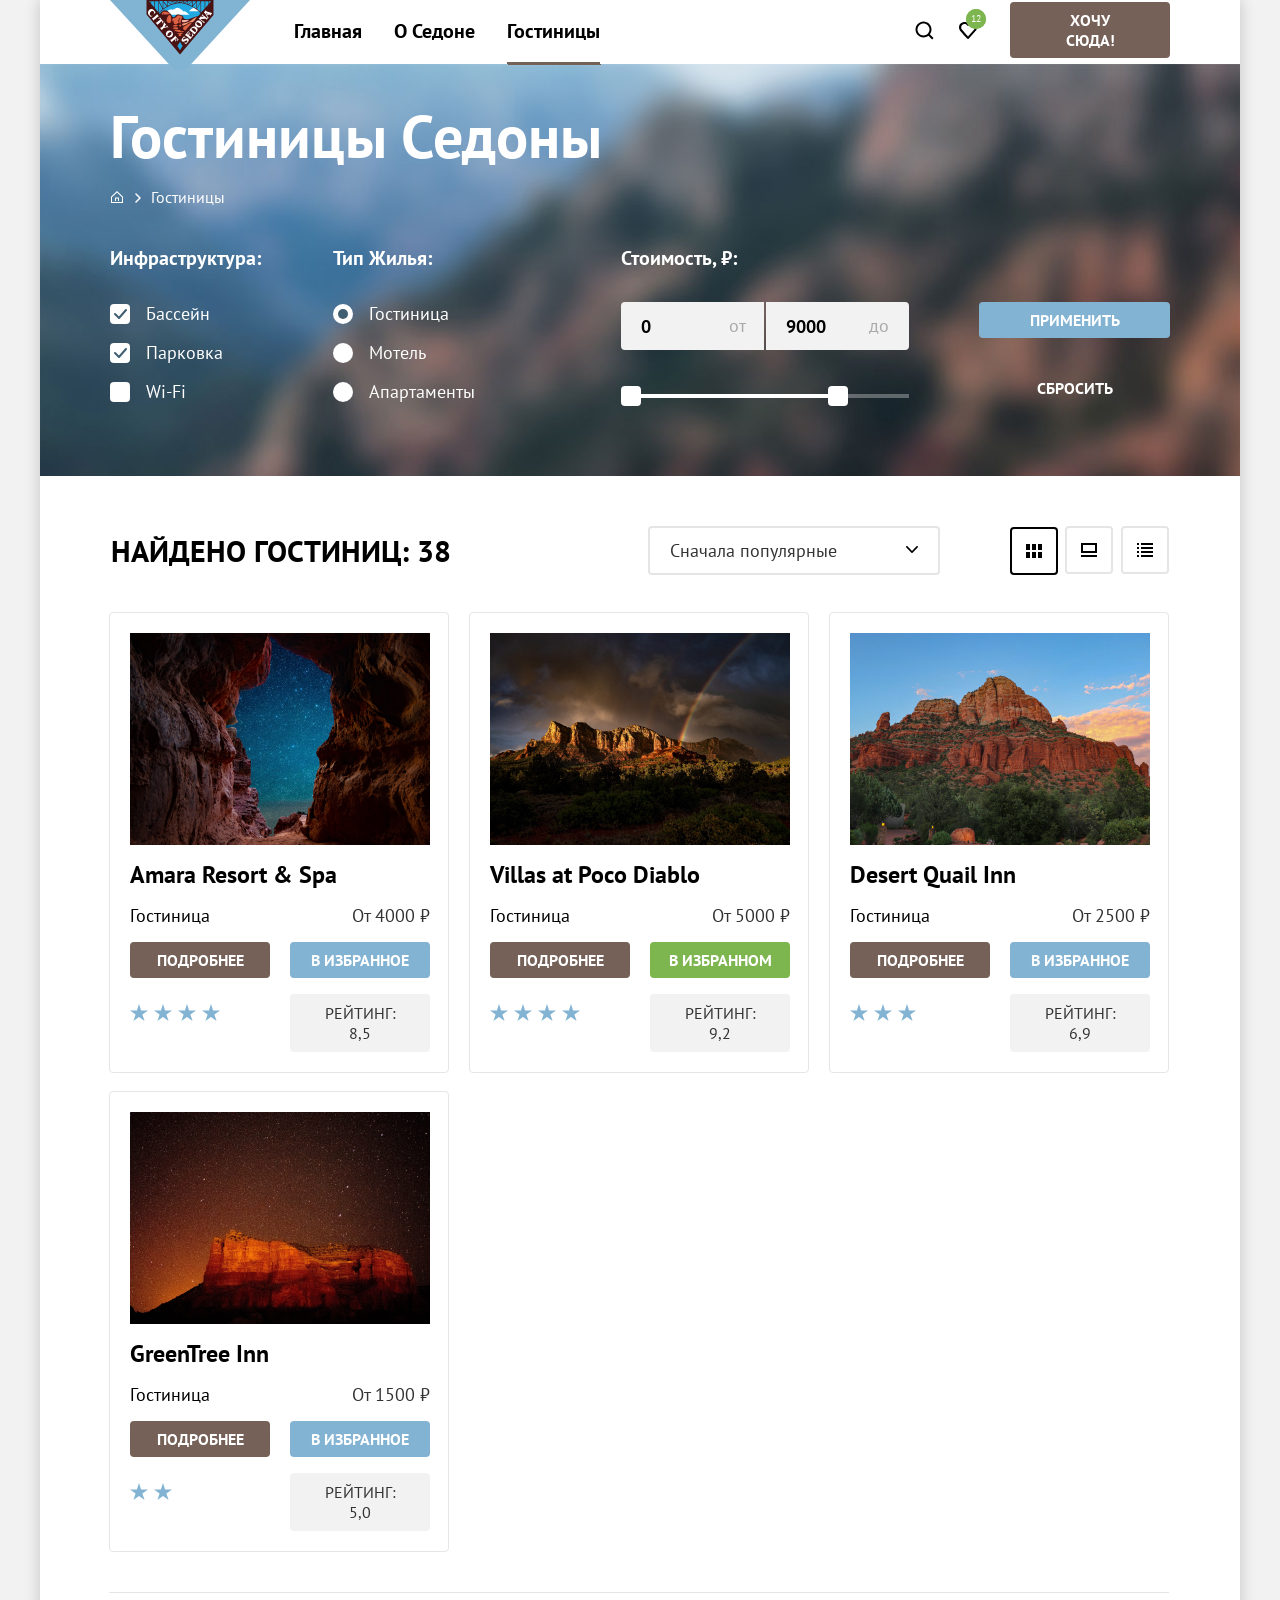
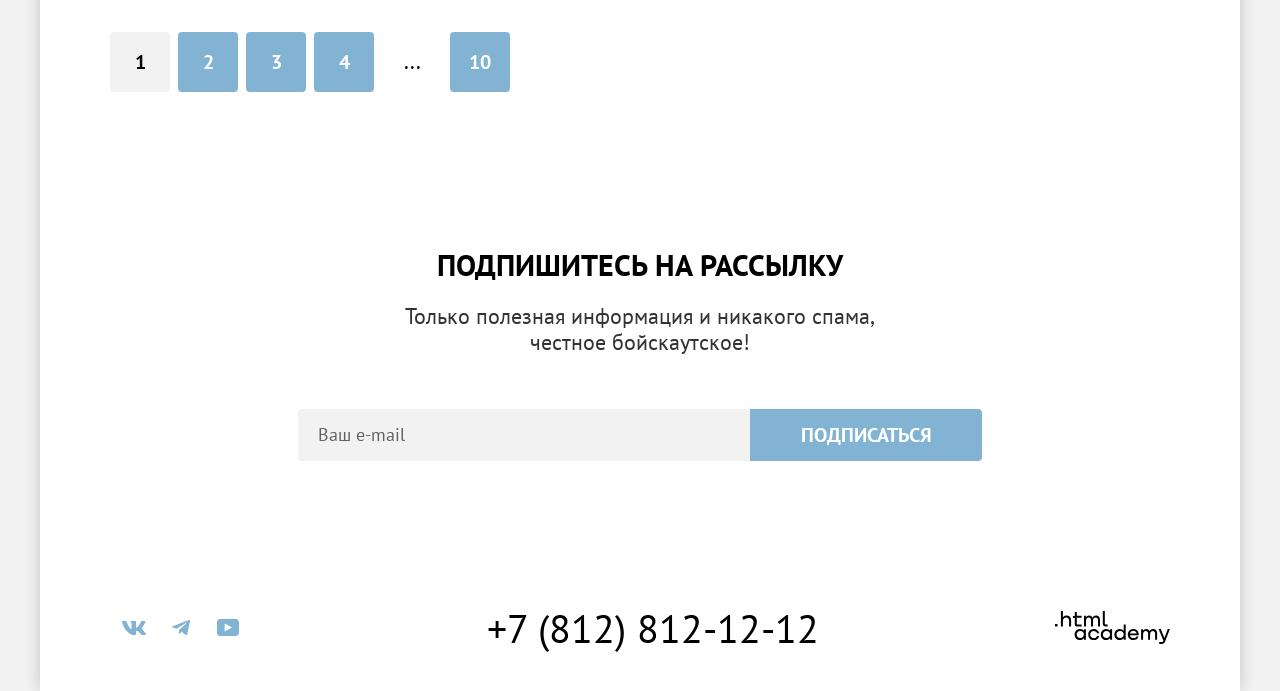
==== commit 4c3c12d2: "подготовка к защите" ====
--- a/catalog.html
+++ b/catalog.html
@@ -1,7 +1,5 @@
 <!DOCTYPE html>
 <html lang="ru">
-
-
   <head>
     <meta charset="utf-8">
     <title>HTML Academy: Седона</title>
@@ -10,10 +8,7 @@
     <link rel="icon" href="images/favicon.png" type="image/png">
   </head>
 
-
   <body>
-
-
     <div class="page-container">
       <header class="page-header coll">
         <nav class="navigation">
@@ -21,7 +16,6 @@
             <img class="header-logo-pic" src="images/logo/logo-sedona.svg" alt="Логотип Седона" width="138" height="64">
           </a>
 
-
           <ul class="navigation-list">
             <li class="navigation-item">
               <a class="navigation-link" href="index.html">Главная</a>
@@ -33,7 +27,6 @@
               <a class="navigation-link navigation-link-after" href="catalog.html">Гостиницы</a>
             </li>
           </ul>
-
 
           <ul class="navigation-list navigation-user">
             <li>
@@ -51,16 +44,13 @@
           </ul>
         </nav>
 
-
         <a class="navigation-button" href="#">Хочу сюда!</a>
       </header>
 
-
-      <main class="main-index main-container">
+      <main class="main-container">
         <div class="page-container-catalog">
           <section class="inner-section">
             <h1 class="inner-header-title">Гостиницы Седоны</h1>
-
 
             <ol class="breadcrumbs">
               <li class="breadcrumbs-item">
@@ -74,10 +64,8 @@
             </ol>
           </section>
 
-
           <section class="catalog-product-filter">
             <h2 class="visually-hidden">Параметры выбора</h2>
-
 
             <form class="catalog-filter" action="https://echo.htmlacademy.ru/" method="get">
               <fieldset class="catalog-filter-group">
@@ -98,7 +86,6 @@
                 </ul>
               </fieldset>
 
-
               <fieldset class="catalog-filter-group catalog-filter-right">
                 <legend class="catalog-filter-title">Тип Жилья:</legend>
                 <ul class="catalog-products-list">
@@ -117,34 +104,29 @@
                 </ul>
               </fieldset>
 
-
               <fieldset class="catalog-filter-group">
-  <legend class="catalog-filter-title">Стоимость, ₽:</legend>
-  <div class="inputs-price-container">
-    <div class="range-input">
-      <input class="field-price" name="min-price" id="min-price" type="number" value="0">
-      <label for="min-price" class="range-label">от</label>
-    </div>
-    <div class="range-input">
-      <input class="field-price" name="max-price" id="max-price" type="number" value="9000">
-      <label for="max-price" class="range-label">до</label>
-    </div>
-  </div>
-  <div class="range-scale"><div class="range-scale">
-  <div class="range-bar">
-    <button class="range-toggle price-toggle-min" type="button">
-      <span class="visually-hidden">Поменять минимальную цену</span>
-    </button>
-    <button class="range-toggle price-toggle-max" type="button">
-      <span class="visually-hidden">Поменять максимальную цену</span>
-    </button>
-  </div>
-</div>
-</div>
-</fieldset>
-
-
-
+                <legend class="catalog-filter-title">Стоимость, ₽:</legend>
+                <div class="inputs-price-container">
+                  <div class="range-input">
+                    <input class="field-price" name="min-price" id="min-price" type="number" value="0">
+                    <label for="min-price" class="range-label">от</label>
+                  </div>
+                  <div class="range-input">
+                    <input class="field-price" name="max-price" id="max-price" type="number" value="9000">
+                    <label for="max-price" class="range-label">до</label>
+                  </div>
+                </div>
+                <div class="range-scale">
+                  <div class="range-bar">
+                    <button class="range-toggle price-toggle-min" type="button">
+                      <span class="visually-hidden">Поменять минимальную цену</span>
+                    </button>
+                    <button class="range-toggle price-toggle-max" type="button">
+                      <span class="visually-hidden">Поменять максимальную цену</span>
+                    </button>
+                  </div>
+                </div>
+              </fieldset>
 
               <div class="catalog-button-container">
                 <button class="button catalog-submit-btn" type="submit">Применить</button>
@@ -153,7 +135,6 @@
             </form>
           </section>
         </div>
-
 
         <section class="catalog-product coll">
           <div class="sorting-container">
@@ -164,7 +145,6 @@
               <option value="expensive">Сначала дорогие</option>
             </select>
 
-
             <a class="card-grid-toggle card-grid-toggle-active" href="catalog.html?view=tile">
               <svg xmlns="http://www.w3.org/2000/svg" width="16" height="14" fill="none" viewBox="0 0 16 14">
                 <path fill="#000" d="M4 0H0v6h4zM16 0h-4v6h4zM10 0H6v6h4zM4 8H0v6h4zM16 8h-4v6h4zM10 8H6v6h4z" />
@@ -172,7 +152,6 @@
               <span class="visually-hidden">Показать плитку</span>
             </a>
 
-
             <a class="card-grid-toggle" href="catalog.html?view=card">
               <svg xmlns="http://www.w3.org/2000/svg" width="16" height="14" fill="none" viewBox="0 0 16 14">
                 <path fill="#000" d="M16 12H0v2h16zM14 2v6H2V2zm2-2H0v10h16z" />
@@ -180,7 +159,6 @@
               <span class="visually-hidden">Показать карточки</span>
             </a>
 
-
             <a class="card-grid-toggle" href="catalog.html?view=list">
               <svg xmlns="http://www.w3.org/2000/svg" width="16" height="14" fill="none" viewBox="0 0 16 14">
                 <path fill="#000" d="M2 0H0v2h2zM16 0H4v2h12zM2 4H0v2h2zM16 4H4v2h12zM2 8H0v2h2zM16 8H4v2h12zM2 12H0v2h2zM16 12H4v2h12z" />
@@ -190,42 +168,37 @@
           </div>
         </section>
 
-
         <section class="product-card-list coll">
           <ul class="product-list">
             <li class="product-card">
-  <a class="card-img" href="#">
-    <img class="product-card-image" src="images/catalog-hotel/hotel-1.jpg" alt="Amara Resort & Spa" width="300" height="212">
-  </a>
-
-
-  <a class="product-card-link" href="#">
-    <h3 class="product-card-title">Amara Resort & Spa</h3>
-  </a>
-
-
-  <p class="product-card-name">Гостиница</p>
-  <b class="hotel-price-value-wrapper">От 4000 ₽</b>
-  <a class="button hotel-details-button" href="#">Подробнее</a>
-  <button class="button hotel-add-favorites" type="button">В избранное</button>
-
-  <div class="rating-stars">
-    <svg class="star-icon" width="18" height="17" viewBox="0 0 18 17" fill="none" xmlns="http://www.w3.org/2000/svg"><path d="M9 0L11.1 6.5H18L12.4 10.5L14.6 17L9 13L3.4 17L5.6 10.5L0 6.5H6.9L9 0Z" fill="#83b3d3"/></svg>
-    <svg class="star-icon" width="18" height="17" viewBox="0 0 18 17" fill="none" xmlns="http://www.w3.org/2000/svg"><path d="M9 0L11.1 6.5H18L12.4 10.5L14.6 17L9 13L3.4 17L5.6 10.5L0 6.5H6.9L9 0Z" fill="#83b3d3"/></svg>
-    <svg class="star-icon" width="18" height="17" viewBox="0 0 18 17" fill="none" xmlns="http://www.w3.org/2000/svg"><path d="M9 0L11.1 6.5H18L12.4 10.5L14.6 17L9 13L3.4 17L5.6 10.5L0 6.5H6.9L9 0Z" fill="#83b3d3"/></svg>
-    <svg class="star-icon" width="18" height="17" viewBox="0 0 18 17" fill="none" xmlns="http://www.w3.org/2000/svg"><path d="M9 0L11.1 6.5H18L12.4 10.5L14.6 17L9 13L3.4 17L5.6 10.5L0 6.5H6.9L9 0Z" fill="#83b3d3"/></svg>
-    <span class="visually-hidden">4 звезды</span>
-  </div>
-
-  <p class="rating">Рейтинг: 8,5</p>
-</li>
-<li class="product-card">
+              <a class="card-img" href="#">
+                <img class="product-card-image" src="images/catalog-hotel/hotel-1.jpg" alt="Amara Resort & Spa" width="300" height="212">
+              </a>
+              <h3 class="product-card-title">
+                <a class="product-card-link" href="#">Amara Resort & Spa</a>
+              </h3>
+              <p class="product-card-name">Гостиница</p>
+              <b class="hotel-price-value-wrapper">От 4000 ₽</b>
+              <a class="button hotel-details-button" href="#">Подробнее</a>
+              <button class="button hotel-add-favorites" type="button">В избранное</button>
+
+              <div class="rating-stars">
+                <svg class="star-icon" width="18" height="17" viewBox="0 0 18 17" fill="none" xmlns="http://www.w3.org/2000/svg"><path d="M9 0L11.1 6.5H18L12.4 10.5L14.6 17L9 13L3.4 17L5.6 10.5L0 6.5H6.9L9 0Z" fill="#83b3d3"/></svg>
+                <svg class="star-icon" width="18" height="17" viewBox="0 0 18 17" fill="none" xmlns="http://www.w3.org/2000/svg"><path d="M9 0L11.1 6.5H18L12.4 10.5L14.6 17L9 13L3.4 17L5.6 10.5L0 6.5H6.9L9 0Z" fill="#83b3d3"/></svg>
+                <svg class="star-icon" width="18" height="17" viewBox="0 0 18 17" fill="none" xmlns="http://www.w3.org/2000/svg"><path d="M9 0L11.1 6.5H18L12.4 10.5L14.6 17L9 13L3.4 17L5.6 10.5L0 6.5H6.9L9 0Z" fill="#83b3d3"/></svg>
+                <svg class="star-icon" width="18" height="17" viewBox="0 0 18 17" fill="none" xmlns="http://www.w3.org/2000/svg"><path d="M9 0L11.1 6.5H18L12.4 10.5L14.6 17L9 13L3.4 17L5.6 10.5L0 6.5H6.9L9 0Z" fill="#83b3d3"/></svg>
+                <span class="visually-hidden">4 звезды</span>
+              </div>
+              <p class="rating">Рейтинг: 8,5</p>
+            </li>
+
+            <li class="product-card">
               <a class="card-img" href="#">
                 <img class="product-card-image" src="images/catalog-hotel/hotel-2.jpg" alt="радуга над горами" width="300" height="212">
               </a>
-              <a class="product-card-link" href="#">
-                <h3 class="product-card-title">Villas at Poco Diablo</h3>
-              </a>
+              <h3 class="product-card-title">
+                <a class="product-card-link" href="#">Villas at Poco Diablo</a>
+              </h3>
               <p class="product-card-name">Гостиница</p>
               <b class="hotel-price-value-wrapper">От 5000 ₽</b>
               <a class="button hotel-details-button" href="#">Подробнее</a>
@@ -238,20 +211,16 @@
                 <svg class="star-icon" width="18" height="17" viewBox="0 0 18 17" fill="none" xmlns="http://www.w3.org/2000/svg"><path d="M9 0L11.1 6.5H18L12.4 10.5L14.6 17L9 13L3.4 17L5.6 10.5L0 6.5H6.9L9 0Z" fill="#83b3d3"/></svg>
                 <span class="visually-hidden">4 звезды</span>
               </div>
-
               <p class="rating">Рейтинг: 9,2</p>
             </li>
-
-
-
 
             <li class="product-card">
               <a class="card-img" href="#">
                 <img class="product-card-image" src="images/catalog-hotel/hotel-3.jpg" alt="Пустыня" width="300" height="212">
               </a>
-              <a class="product-card-link" href="#">
-                <h3 class="product-card-title">Desert Quail Inn</h3>
-              </a>
+              <h3 class="product-card-title">
+                <a class="product-card-link" href="#">Desert Quail Inn</a>
+              </h3>
               <p class="product-card-name">Гостиница</p>
               <b class="hotel-price-value-wrapper">От 2500 ₽</b>
               <a class="button hotel-details-button" href="#">Подробнее</a>
@@ -263,20 +232,16 @@
                 <svg class="star-icon" width="18" height="17" viewBox="0 0 18 17" fill="none" xmlns="http://www.w3.org/2000/svg"><path d="M9 0L11.1 6.5H18L12.4 10.5L14.6 17L9 13L3.4 17L5.6 10.5L0 6.5H6.9L9 0Z" fill="#83b3d3"/></svg>
                 <span class="visually-hidden">3 звезды</span>
               </div>
-
               <p class="rating">Рейтинг: 6,9</p>
             </li>
-
-
-
 
             <li class="product-card">
               <a class="card-img" href="#">
                 <img class="product-card-image" src="images/catalog-hotel/hotel-4.jpg" alt="Гора" width="300" height="212">
               </a>
-              <a class="product-card-link" href="#">
-                <h3 class="product-card-title">GreenTree Inn</h3>
-              </a>
+              <h3 class="product-card-title">
+                <a class="product-card-link" href="#">GreenTree Inn</a>
+              </h3>
               <p class="product-card-name">Гостиница</p>
               <b class="hotel-price-value-wrapper">От 1500 ₽</b>
               <a class="button hotel-details-button" href="#">Подробнее</a>
@@ -287,13 +252,9 @@
                 <svg class="star-icon" width="18" height="17" viewBox="0 0 18 17" fill="none" xmlns="http://www.w3.org/2000/svg"><path d="M9 0L11.1 6.5H18L12.4 10.5L14.6 17L9 13L3.4 17L5.6 10.5L0 6.5H6.9L9 0Z" fill="#83b3d3"/></svg>
                 <span class="visually-hidden">2 звезды</span>
               </div>
-
               <p class="rating">Рейтинг: 5,0</p>
             </li>
           </ul>
-
-
-
 
           <ul class="pagination">
             <li class="pagination-item">
@@ -316,7 +277,6 @@
             </li>
           </ul>
         </section>
-
 
         <section class="section-mail coll">
           <h2 class="mail-title">Подпишитесь на рассылку</h2>
@@ -329,7 +289,6 @@
         </section>
       </main>
 
-
       <footer class="page-footer coll">
         <ul class="footer-social-list">
           <li class="footer-social-item">
@@ -351,7 +310,7 @@
               <span class="visually-hidden">Мы в телеграм</span>
             </a>
           </li>
-          <li class="footer-social_item">
+          <li class="footer-social-item">
             <a class="social-footer social-footer-yt" href="https://www.youtube.com/channel/UChUxTMjJGo-JDRY8pNTGL2g">
               <svg xmlns="http://www.w3.org/2000/svg" width="22" height="17" viewBox="0 0 22 17">
                 <path
@@ -362,9 +321,7 @@
           </li>
         </ul>
 
-
         <a class="phone-number" href="tel:+78128121212">+7 (812) 812-12-12</a>
-
 
         <a class="page-footer-link" href="https://htmlacademy.ru/intensive/htmlcss">
           <svg xmlns="http://www.w3.org/2000/svg" width="115" height="33" fill="none" viewBox="0 0 115 33">
@@ -376,6 +333,4 @@
       </footer>
     </div>
   </body>
-
-
 </html>
--- a/styles/styles.css
+++ b/styles/styles.css
@@ -1,17 +1,17 @@
 /* ============ ШРИФТЫ ============ */
 @font-face {
   font-family: "PT Sans";
+  font-style: normal;
+  font-weight: 400;
   src: url("../fonts/ptsans-400.woff2") format("woff2");
-  font-weight: 400;
-  font-style: normal;
   font-display: swap;
 }
 
 @font-face {
   font-family: "PT Sans";
+  font-style: normal;
+  font-weight: 700;
   src: url("../fonts/ptsans-700.woff2") format("woff2");
-  font-weight: 700;
-  font-style: normal;
   font-display: swap;
 }
 
@@ -21,38 +21,20 @@
 }
 
 body {
-  width: 1200px;
+  margin: 0;
   min-height: 100%;
-  margin: 0 auto;
+  min-width: 100%;
   font-family: "PT Sans", sans-serif;
-  font-size: 22px;
-  line-height: 26px;
-  font-weight: 400;
-  background-color: #ffffff;
+  font-size: 18px;
+  line-height: 21px;
   color: #000000;
+  background-color: #f2f2f2;
 }
 
 *,
 *::before,
 *::after {
   box-sizing: border-box;
-}
-
-img {
-  max-width: 100%;
-  height: auto;
-}
-
-ul {
-  margin: 0;
-  padding: 0;
-  list-style: none;
-}
-
-button,
-select,
-input {
-  font: inherit;
 }
 
 .visually-hidden {
@@ -61,1047 +43,1854 @@
   height: 1px;
   margin: -1px;
   padding: 0;
+  border: 0;
+  clip: rect(0 0 0 0);
   overflow: hidden;
-  clip: rect(0 0 0 0);
-  clip-path: inset(100%);
-  white-space: nowrap;
-  border: 0;
-}
-
-/* ============ ШАПКА ============ */
+}
+
+.coll {
+  padding-right: 70px;
+  padding-left: 70px;
+}
+
+.button {
+  display: block;
+  font-family: "PT Sans", sans-serif;
+  font-weight: 700;
+  color: #ffffff;
+  text-decoration: none;
+  text-transform: uppercase;
+  border: none;
+  border-radius: 4px;
+  cursor: pointer;
+}
+
+.page-container {
+  display: flex;
+  flex-direction: column;
+  width: 1200px;
+  min-height: 100%;
+  margin: 0 auto;
+  background-color: #ffffff;
+  box-shadow: 0 0 15px rgba(0, 0, 0, 0.2);
+}
+
+.main-container .main-index {
+  color: #ffffff;
+  flex-grow: 1;
+  display: flex;
+  margin: 0 auto;
+  width: 1200px;
+  transform: translateY(2px);
+}
+
+/* ============ ХЭДЕР ============ */
 .page-header {
-  display: flex;
-  min-height: 64px;
-  padding: 0 70px;
+  color: #000000;
+  background: #ffffff;
+  display: flex;
+  width: 100%;
   align-items: center;
-}
-
-.logo-navigation {
+  position: relative;
+  z-index: 10;
+}
+
+.page-header a {
+  text-decoration: none;
+}
+
+.header-logo {
+  display: block;
+  margin-right: 28px;
+  height: 64px;
+}
+
+.header-logo-pic {
+  position: relative;
   display: block;
   width: 140px;
   height: 70px;
-  flex-shrink: 0;
-  z-index: 1;
-}
-
-.logo {
-  display: block;
-  width: 140px;
-  height: 70px;
-}
-
-.main-navigation {
-  display: flex;
-  flex-grow: 1;
-  align-items: center;
-  justify-content: space-between;
-}
-
-.navigation-list,
-.navigation-user {
-  display: flex;
-  flex-wrap: wrap;
-  align-items: center;
-}
-
-.navigation-link {
-  display: block;
-  padding: 20px 16px;
-  color: #000000;
-  font-size: 20px;
-  line-height: 24px;
-  font-weight: 700;
-  text-decoration: none;
-  text-transform: uppercase;
-}
-
-.navigation-link:hover {
-  color: #756157;
-}
-
-.navigation-link:focus {
-  outline: 2px solid #82b3d3;
-  outline-offset: -2px;
-}
-
-.navigation-link:active {
-  color: #756157;
-}
-
-.navigation-user {
-  margin-left: auto;
-}
-
-.navigation-user .navigation-link {
-  padding: 20px 12px;
-}
-
-.navigation-user .navigation-item:last-child .navigation-link {
-  display: block;
-  margin-left: 20px;
-  padding: 8px 34px;
-  border-radius: 4px;
-  background-color: #756157;
-  color: #ffffff;
-  font-size: 16px;
-  line-height: 20px;
-  font-weight: 700;
-  text-align: center;
-  text-decoration: none;
-  text-transform: uppercase;
-}
-
-.navigation-user .navigation-item:last-child .navigation-link:hover {
-  background-color: #615048;
-  color: #ffffff;
-}
-
-.navigation-user .navigation-item:last-child .navigation-link:focus {
-  outline: 2px solid #82b3d3;
-  outline-offset: 2px;
-}
-
-.navigation-user .navigation-item:last-child .navigation-link:active {
-  background-color: #756157;
-  color: #ffffff;
-}
-
-.navigation-user .navigation-item:nth-child(1) .navigation-link,
-.navigation-user .navigation-item:nth-child(2) .navigation-link {
-  width: 48px;
-  min-height: 48px;
-  padding: 12px;
-  background-position: center;
-  background-repeat: no-repeat;
-}
-
-.navigation-user .navigation-item:nth-child(1) .navigation-link {
-  background-image: url("../images/icon/search.svg");
-}
-
-.navigation-user .navigation-item:nth-child(2) .navigation-link {
-  background-image: url("../images/icon/favorites.svg");
-}
-
-.navigation-user .navigation-item:nth-child(1) .navigation-link:hover,
-.navigation-user .navigation-item:nth-child(2) .navigation-link:hover {
-  opacity: 0.7;
-}
-
-.navigation-user .navigation-item:nth-child(1) .navigation-link:focus,
-.navigation-user .navigation-item:nth-child(2) .navigation-link:focus {
-  outline: 2px solid #82b3d3;
-  outline-offset: -2px;
-}
-
-/* ============ ГЛАВНАЯ — HERO ============ */
-.hero {
-  width: 100%;
-}
-
-.hero-image {
-  min-height: 485px;
-  padding-top: 51px;
-  background:
-    url("../images/divider.svg") bottom center / 100% auto no-repeat,
-    url("../images/background/index-background.jpg") top center / 100% 485px no-repeat;
-}
-
-.hero-welcome {
+  object-fit: contain;
+  margin-top: 0;
+}
+
+.background-text {
   display: block;
   width: 458px;
   height: 352px;
   margin: 0 auto;
 }
 
-.hero-content {
-  margin-top: 82px;
-  padding: 69px 20px 90px;
-  background-color: #ffffff;
-  text-align: center;
-}
-
-.hero-title {
-  max-width: 900px;
-  margin: 0 auto 25px;
+/* ============ НАВИГАЦИЯ ============ */
+.navigation {
+  display: flex;
+  margin: 0;
+  padding: 0;
+  width: 880px;
+}
+
+.navigation-list {
+  display: flex;
+  flex-wrap: wrap;
+  max-width: 600px;
+  margin: 0;
+  padding: 0;
+  list-style: none;
+  transform: translateY(-2px);
+}
+
+.navigation-user {
+  max-width: 180px;
+  margin-left: auto;
+}
+
+.navigation-link {
+  position: relative;
+  display: block;
+  font-size: 20px;
+  line-height: 24px;
+  font-weight: 700;
+  color: #000000;
+  text-align: center;
+  text-decoration: none;
+  padding: 20px 16px;
+  transform: translateY(1px);
+}
+
+.navigation-link:hover {
+  color: #756157;
+}
+
+.navigation-link:focus-visible {
+  outline: 2px solid #82b3d3;
+  outline-offset: -2px;
+}
+
+.navigation-link:active {
+  color: rgba(117, 97, 87, 0.3);
+}
+
+.navigation-link-after::after {
+  position: absolute;
+  content: "";
+  height: 2px;
+  left: 16px;
+  right: 16px;
+  bottom: -1px;
+  background-color: #756257;
+}
+
+.nav {
+  display: block;
+  width: 44px;
+  height: 64px;
+  margin-right: auto;
+  position: relative;
+}
+
+.navigation-item-search {
+  background-image: url("../images/icon/search.svg");
+  background-repeat: no-repeat;
+  background-position: center;
+}
+
+.navigation-item-favorite {
+  display: block;
+  background-image: url("../images/icon/favorites.svg");
+  background-repeat: no-repeat;
+  background-position: center;
+}
+
+.navigation-number {
+  display: flex;
+  justify-content: center;
+  align-items: center;
+  position: absolute;
+  top: 11px;
+  left: 20px;
+  text-align: center;
+  background-color: #7db54f;
+  border-radius: 10px;
+  font-size: 10px;
+  line-height: 10px;
+  width: 20px;
+  height: 20px;
+  color: #ffffff;
+}
+
+/* ============ КНОПКА "ХОЧУ СЮДА!" ============ */
+.navigation-button {
+  display: block;
+  font-family: "PT Sans", sans-serif;
+  background-color: #756157;
+  color: #ffffff;
+  text-decoration: none;
+  font-size: 16px;
+  line-height: 20px;
+  text-align: center;
+  font-weight: 700;
+  text-transform: uppercase;
+  width: 160px;
+  padding: 8px 34px;
+  border-radius: 4px;
+  margin-left: auto;
+  transform: translateY(-2px);
+}
+
+.navigation-button:hover {
+  background-color: #615048;
+}
+
+.navigation-button:focus-visible {
+  outline: 2px solid #82b3d3;
+  outline-offset: 2px;
+}
+
+.navigation-button:active {
+  background-color: #756157;
+  color: rgba(255, 255, 255, 0.3);
+}
+
+.sedona-city {
+  display: block;
+  position: relative;
+  color: #ffffff;
+  background-color: #253239;
+  background-image: url("../images/divider.svg"), url("../images/background/index-background.jpg");
+  background-size: 100% auto, cover;
+  background-repeat: no-repeat;
+  background-position: bottom, center;
+  text-align: center;
+  padding: 52px 0 82px;
+  margin: 0 auto;
+  width: 1200px;
+}
+
+/* ============ ПРЕИМУЩЕСТВА ============ */
+.advantages {
+  padding-top: 71px;
+}
+
+.advantages-title {
   font-size: 30px;
   line-height: 36px;
   font-weight: 700;
   text-transform: uppercase;
-}
-
-.hero-description {
-  margin: 0;
-}
-
-/* ============ ПРЕИМУЩЕСТВА ============ */
+  text-align: center;
+  margin-bottom: 28px;
+  margin-top: -1px;
+}
+
+.advantages-text {
+  color: #333333;
+  font-size: 22px;
+  line-height: 20px;
+  text-align: center;
+  margin-bottom: 92px;
+  margin-top: 0;
+}
+
 .advantages-list {
-  display: grid;
-  grid-template-columns: repeat(3, 1fr);
+  margin: 0;
+  padding: 0;
+  display: flex;
+  flex-wrap: wrap;
+  list-style-type: none;
 }
 
 .advantages-item {
-  display: flex;
+  background-color: #82b3d3;
+  display: flex;
+}
+
+.advantages-wrapper {
+  width: 400px;
   min-height: 385px;
+  margin: 0;
+  padding: 102px 80px;
+  display: flex;
   flex-direction: column;
-}
-
-.advantages-item:first-child,
-.advantages-item:last-child {
-  grid-column: 1 / -1;
-  display: flex;
+  justify-content: center;
+  box-sizing: border-box;
+  margin-top: -2px;
+}
+
+.advantages-picture {
+  width: 800px;
+  height: auto;
+  object-fit: cover;
+  display: block;
+  border: none;
+}
+
+.advantages-item-sedona {
+  color:#000000;
+  font-size: 24px;
+  font-weight: 700;
+  line-height: 28px;
+  text-align: center;
+  text-transform: uppercase;
+  width: 400px;
+  display: flex;
+  flex-direction: column;
+  justify-content: center;
+  padding: 0 75px;
+  height: 385px;
+  box-sizing: border-box;
+  margin-top: 2px;
+}
+
+.advantages-item-sedona:nth-child(odd) {
+  background-color: rgba(131, 179, 211, 0.2);
+}
+
+.advantages-item-sedona:nth-child(even) {
+  background-color: rgba(131, 179, 211, 0.12);
+}
+
+.advantages-sedona {
+  color: #000000;
+  font-size: 24px;
+  font-weight: 700;
+  line-height: 28px;
+  text-align: center;
+  text-transform: uppercase;
+  margin-bottom: 30px;
+  margin-top: 0;
+}
+
+.advantages-title-sedona {
+  position: relative;
+  color: #ffffff;
+  font-size: 24px;
+  font-weight: 700;
+  line-height: 29px;
+  text-align: center;
+  text-transform: uppercase;
+  margin-bottom: 30px;
+  margin-top: 2px;
+}
+
+.advantages-title-sedona::after {
+  content: "";
+  display: block;
+  width: 60px;
+  height: 2px;
+  margin: 30px auto 0;
+  background-color: #ffffff;
+  opacity: 0.3;
+}
+
+.advantages-sedona::after {
+  content: "";
+  display: block;
+  width: 60px;
+  height: 2px;
+  margin: 30px auto 0;
+  background-color: #000000;
+  opacity: 0.3;
+}
+
+.advantages-description {
+  color: #333333;
+  font-size: 18px;
+  font-weight: 400;
+  line-height: 21px;
+  text-align: center;
+  text-transform: none;
+  margin: 0;
+}
+
+.advantages-description-title {
+  color: #ffffff;
+  font-size: 18px;
+  line-height: 21px;
+  text-align: center;
+  margin: 0 auto;
+}
+
+/* ============ СЕРВИС ============ */
+.title-call {
+  color: #000000;
+  font-size: 30px;
+  line-height: 37px;
+  font-weight: 700;
+  text-align: center;
+  text-transform: uppercase;
+  padding: 0;
+  margin-top: 62px;
+  margin-bottom: 22px;
+}
+
+.description-call {
+  color: #333333;
+  font-size: 22px;
+  line-height: 19px;
+  text-align: center;
+  padding: 0;
+  margin-top: 0;
+  margin-bottom: 68px;
+}
+
+.recommend-list {
+  list-style: none;
+  margin: 0;
+  padding: 0;
+  display: flex;
+  justify-content: center;
+  align-items: stretch;
+  flex-wrap: wrap;
   width: 100%;
-  flex-direction: row;
-}
-
-.advantages-container-name,
-.advantages-container-comfort,
-.advantages-container-road {
-  display: flex;
-  width: 280px;
-  min-height: 325px;
-  padding: 30px 60px;
+}
+
+.recommend-item {
+  margin: 0;
+  padding: 0 75px;
+  width: 400px;
+  min-height: 385px;
+  display: flex;
   flex-direction: column;
   align-items: center;
-  justify-content: center;
-  text-align: center;
-}
-
-.advantages-container-name {
-  background-color: #82b3d3;
-  color: #ffffff;
-}
-
-.advantages-item:nth-child(2) .advantages-container-comfort {
+  background-repeat: no-repeat;
+  background-position: center 45px;
+  background-size: 75px 72px;
+}
+
+.recommend-item:nth-child(odd) {
   background-color: #83b3d31f;
 }
 
-.advantages-item:nth-child(3) .advantages-container-road {
-  background-color: #83b3d333;
-}
-
-.advantages-item:nth-child(4) .advantages-container-comfort {
-  background-color: #83b3d31f;
-}
-
-.advantages-photo {
-  display: block;
-  width: 800px;
-  height: 385px;
-  object-fit: cover;
-}
-
-.advantages-title {
+.recommend-home {
   position: relative;
-  margin: 0 0 30px;
+  background-image: url("../images/icon/lodging.svg");
+  background-repeat: no-repeat;
+  background-size: 75px 72px;
+  background-position: center 83px;
+}
+
+.recommend-food {
+  background-image: url("../images/icon/food.svg");
+  background-repeat: no-repeat;
+  background-position: center 83px;
+  background-size: 74px 70px;
+}
+
+.recommend-gift {
+  background-image: url("../images/icon/souvenir.svg");
+  background-repeat: no-repeat;
+  background-position: center 80px;
+  background-size: 76px 76px;
+}
+
+.item {
+  background-color: #ffffff;
+}
+
+.recommend-item-list {
   font-size: 24px;
-  line-height: 28px;
-  font-weight: 700;
+  line-height: 116px;
+  text-align: center;
   text-transform: uppercase;
-}
-
-.advantages-title::after {
-  content: "";
-  position: absolute;
-  left: 50%;
-  bottom: -16px;
-  width: 60px;
-  height: 2px;
-  margin-left: -30px;
-  background-color: rgba(255, 255, 255, 0.3);
-}
-
-.advantages-item:nth-child(2) .advantages-title::after,
-.advantages-item:nth-child(3) .advantages-title::after,
-.advantages-item:nth-child(4) .advantages-title::after {
-  background-color: rgba(0, 0, 0, 0.3);
-}
-
-.advantages-title-description,
-.advantages-comfort-description {
-  margin: 0;
+  margin: 140px 0 -13px
+}
+
+.recommend-list-list {
+  color: #333333;
   font-size: 18px;
   line-height: 21px;
-}
-
-/* ============ УСЛУГИ ============ */
-.services-description-container {
-  padding: 64px 20px;
-  text-align: center;
-}
-
-.services-title {
-  max-width: 700px;
-  margin: 0 auto 20px;
+  text-align: center;
+  margin: 0;
+  padding: 0;
+}
+
+/* ============ ПОИСК ГОСТИНИЦ ============ */
+.interested {
+  margin: 0 auto;
+  padding-top: 96px;
+  padding-bottom: 96px;
+}
+
+.interested-title {
+  font-weight: 700;
   font-size: 30px;
   line-height: 36px;
-  font-weight: 700;
+  text-align: center;
   text-transform: uppercase;
-}
-
-.services-description {
-  margin: 0;
-}
-
-.services-list {
-  display: grid;
-  grid-template-columns: repeat(3, 1fr);
-}
-
-.services-list > li {
-  display: flex;
-  min-height: 265px;
-  padding: 60px;
+  margin-top: 0;
+  margin-bottom: 20px;
+}
+
+.interested-text {
+  color: #333333;
+  font-size: 22px;
+  line-height: 26px;
+  text-align: center;
+  margin-top: 0;
+  margin-bottom: 54px;
+}
+
+.button-search {
+  display: block;
+  font-family: "PT Sans", sans-serif;
+  background-color: #756157;
+  color: #ffffff;
+  font-weight: 700;
+  font-size: 20px;
+  line-height: 36px;
+  text-align: center;
+  text-transform: uppercase;
+  margin: 0 auto;
+  padding: 8px 50px;
+  border: none;
+  border-radius: 4px;
+  cursor: pointer;
+}
+
+.button-search:hover {
+  background-color: #615048;
+}
+
+.button-search:focus-visible {
+  outline: 2px solid #82b3d3;
+  outline-offset: 2px;
+}
+
+.button-search:active {
+  background-color: #756157;
+  color: rgba(255, 255, 255, 0.3);
+}
+
+/* ============ ПОДПИСКА ============ */
+.section-mail {
+  display: block;
+  background-color: #ffffff;
+  padding-top: 96px;
+  padding-bottom: 103px;
+  text-align: center;
+}
+
+.section-mail-index {
+  background-image: url("../images/background/index-background-blur.jpg");
+  background-color: #404b50;
+  color: #ffffff;
+  background-size: cover;
+  background-repeat: no-repeat;
+  padding-right: 258px;
+  padding-left: 258px;
+}
+
+.mail-title {
+  font-weight: 700;
+  font-size: 30px;
+  line-height: 36px;
+  text-align: center;
+  text-transform: uppercase;
+  margin-top: 0;
+  margin-bottom: 20px;
+}
+
+.mail-text {
+  color: #333333;
+  font-size: 22px;
+  line-height: 26px;
+  text-align: center;
+  margin-top: 0;
+  margin-bottom: 54px;
+  padding-right: 104px;
+  padding-left: 104px;
+}
+
+.mail-text-index {
+  color: #ffffff;
+}
+
+.subscribe-mail {
+  display: flex;
+  margin: 0 auto;
+  width: 684px;
+}
+
+.field-email {
+  padding: 12px 20px;
+  font-family: inherit;
+  background-color: #f2f2f2;
+  font-size: 18px;
+  line-height: 24px;
+  width: 452px;
+  height: 52px;
+  border-top-left-radius: 4px;
+  border-bottom-left-radius: 4px;
+  border: none;
+}
+
+.field-email:focus-visible {
+  outline: 2px solid #82b3d3;
+  outline-offset: -2px;
+}
+
+.field-email::placeholder {
+  opacity: 1;
+  color: rgba(0, 0, 0, 0.6);
+}
+
+.newsletter-button {
+  font-family: "PT Sans", sans-serif;
+  color: #ffffff;
+  background-color: #82b3d3;
+  font-size: 20px;
+  line-height: 36px;
+  font-weight: 700;
+  text-align: center;
+  text-transform: uppercase;
+  padding: 8px 50px;
+  border: none;
+  border-radius: 0 4px 4px 0;
+  cursor: pointer;
+  width: 232px;
+  height: 52px;
+}
+
+.newsletter-button:hover {
+  background-color: #68a2ca;
+}
+
+.newsletter-button:focus-visible {
+  outline: 2px solid #ffffff;
+  outline-offset: -4px;
+}
+
+.newsletter-button:active {
+  background-color: #82b3d3;
+  color: rgba(255, 255, 255, 0.3);
+}
+
+/* ============ КАТАЛОГ ============ */
+.page-container-catalog {
+  background-image: url("../images/background/catalog-background.jpg");
+  background-color: #253239;
+  color: #ffffff;
+  background-size: cover;
+  background-repeat: no-repeat;
+  padding: 35px 70px 55px;
+}
+
+.inner-section {
+  margin-bottom: 40px;
+}
+
+.inner-header-title {
+  color: #ffffff;
+  font-weight: 700;
+  font-size: 60px;
+  line-height: 78px;
+  margin-top: 0;
+  margin-bottom: 8px;
+  transform: translateY(-2px); /* Твой сдвиг */
+}
+
+/* --- ХЛЕБНЫЕ КРОШКИ --- */
+.breadcrumbs {
+  display: flex;
+  flex-wrap: wrap;
+  margin: 0;
+  padding: 0;
+  list-style: none;
+  gap: 10px;
+  transform: translateX(2px);
+  margin-left: -1px;
+  margin-top: 10px;
+}
+
+.breadcrumbs-link {
+  display: block;
+  width: 12px;
+  height: 14px;
+  background-image: url("../images/icon/home-icon.svg");
+  background-repeat: no-repeat;
+  background-position: center;
+}
+
+.breadcrumbs-link:hover {
+  opacity: 0.6;
+}
+
+.breadcrumbs-link:active {
+  opacity: 0.3;
+}
+
+.breadcrumbs-item {
+  display: flex;
+  gap: 11px;
+  align-items: center;
+  font-size: 16px;
+}
+
+.breadcrumbs-item:not(:last-child)::after {
+  display: block;
+  content: "";
+  background-image: url("../images/icon/right-arrow.svg");
+  background-size: contain;
+  background-repeat: no-repeat;
+  background-position: center;
+  width: 7px;
+  height: 10px;
+}
+
+/* --- ФИЛЬТРЫ --- */
+.catalog-filter {
+  display: flex;
+  flex-wrap: wrap;
+  gap: 70px;
+  transform: translateY(-2px); /* Твой сдвиг */
+}
+
+.catalog-filter-group {
+  width: 100%;
+  max-width: 150px;
+  margin: 0;
+  padding: 0;
+  border: none;
+}
+
+.catalog-filter-right {
+  margin-right: auto;
+}
+
+.catalog-filter-title {
+  font-size: 20px;
+  font-weight: 700;
+  line-height: 24px;
+  margin-bottom: 32px;
+  margin-left: -2px;
+}
+
+.control:hover,
+.filter-label:hover {
+  opacity: 0.6;
+}
+
+.control:active {
+  opacity: 0.3;
+}
+
+.catalog-products-list {
+  list-style: none;
+  margin: 0;
+  padding: 0;
+}
+
+.catalog-item {
+  display: flex;
+  font-size: 18px;
+  line-height: 23px;
+  margin-bottom: 16px;
+  gap: 16px;
+  align-items: center;
+}
+
+.control {
+  cursor: pointer;
+}
+
+/* --- ЧЕКБОКСЫ --- */
+.input-checkbox {
+  display: block;
+  width: 20px;
+  height: 20px;
+  appearance: none;
+  -webkit-appearance: none;
+  margin: 0;
+  background-color: #ffffff;
+  border-radius: 4px;
+  cursor: pointer;
+}
+
+.input-checkbox:hover {
+  opacity: 0.8;
+}
+
+.input-checkbox:focus-visible {
+  outline: 2px solid #83b3d3;
+  outline-offset: 2px;
+}
+
+.input-checkbox:checked {
+  background-image: url("../images/icon/check.svg");
+  background-position: center;
+  background-size: 13px 10px;
+  background-repeat: no-repeat;
+}
+
+/* --- РАДИО --- */
+.input-radio {
+  display: flex;
+  appearance: none;
+  -webkit-appearance: none;
+  margin: 0;
+  width: 20px;
+  height: 20px;
+  background-color: #ffffff;
+  border-radius: 50%;
+  justify-content: center;
+  align-items: center;
+  flex-shrink: 0;
+  cursor: pointer;
+}
+
+.input-radio:hover {
+  opacity: 0.8;
+}
+
+.input-radio:focus-visible {
+  outline: 2px solid #83b3d3;
+  outline-offset: 2px;
+}
+
+.input-radio:checked::before {
+  display: block;
+  content: "";
+  width: 10px;
+  height: 10px;
+  background-color: #3f5e72;
+  border-radius: 50%;
+}
+
+/* --- ЦЕНА --- */
+.inputs-price-container {
+  display: flex;
+  margin-bottom: 44px;
+}
+
+.range-input {
+  position: relative;
+  display: flex;
+}
+
+.field-price {
+  font-family: inherit;
+  font-weight: 700;
+  font-size: 18px;
+  line-height: 24px;
+  width: 143px;
+  height: 48px;
+  appearance: textfield;
+  -moz-appearance: textfield;
+  border: none;
+  padding: 0 20px;
+  background-color: #f2f2f2;
+  color: #000000;
+  text-align: left;
+  box-sizing: border-box;
+  transition: box-shadow 0.2s, background-color 0.2s
+}
+
+.field-price::-webkit-outer-spin-button,
+.field-price::-webkit-inner-spin-button {
+  -webkit-appearance: none;
+  margin: 0;
+}
+
+.field-price:hover {
+  background-color: #e5e5e5;
+}
+
+.field-price:focus-visible {
+  background-color: #e5e5e5;
+  outline: 2px solid #82b3d3;
+  outline-offset: -2px;
+}
+
+.range-input:first-child .field-price {
+  border-top-left-radius: 4px;
+  border-bottom-left-radius: 4px;
+  margin-right: 2px;
+  padding-right: 50px;
+}
+
+.range-input:last-child .field-price {
+  border-top-right-radius: 4px;
+  border-bottom-right-radius: 4px;
+  padding-left: 20px;
+  padding-right: 50px;
+}
+
+.field-price:focus-visible {
+  outline: 2px solid #82b3d3;
+  outline-offset: -2px;
+}
+
+.range-label {
+  position: absolute;
+  top: 50%;
+  margin-top: -12px;
+  line-height: 24px;
+  color: rgba(0, 0, 0, 0.3);
+  font-size: 18px;
+  pointer-events: none;
+}
+
+.range-input:first-child .range-label {
+  right: 20px;
+}
+
+.range-input:last-child .range-label {
+  right: 20px;
+  left: auto;
+}
+
+.range-scale {
+  display: block;
+  position: relative;
+  height: 4px;
+  background-color: rgba(255, 255, 255, 0.3);
+}
+
+.range-bar {
+  position: absolute;
+  height: 4px;
+  background-color: #ffffff;
+  left: 0;
+  width: 226px;
+}
+
+.range-toggle {
+  position: absolute;
+  width: 20px;
+  height: 20px;
+  background-color: #ffffff;
+  border: none;
+  border-radius: 4px;
+  top: -8px;
+  cursor: pointer;
+}
+
+.range-toggle:focus-visible {
+  outline: 2px solid #82b3d3;
+  outline-offset: 2px;
+}
+
+.price-toggle-min {
+  left: 0;
+}
+
+.price-toggle-max {
+  right: -1px;
+}
+
+/* --- КНОПКИ ФИЛЬТРА --- */
+.catalog-button-container {
+  display: flex;
   flex-direction: column;
+  margin-top: 56px;
+  gap: 32px;
+  width: 191px;
+}
+
+.catalog-submit-btn {
+  color: #ffffff;
+  display: block;
+  padding: 8px 50px;
+  font-size: 16px;
+  line-height: 20px;
+  font-weight: 700;
+  text-align: center;
+  background-color: #82b3d3;
+  transition: background-color 0.2s;
+  text-transform: uppercase;
+  text-decoration: none;
+  cursor: pointer;
+  border: none;
+  border-radius: 4px;
+}
+
+.catalog-submit-btn:hover {
+  background-color: #68a2ca;
+}
+
+.catalog-submit-btn:focus-visible {
+  outline: 2px solid #ffffff;
+  outline-offset: 2px;
+}
+
+.catalog-submit-btn:active {
+  color: rgba(255, 255, 255, 0.3);
+}
+
+.catalog-reset-btn {
+  display: block;
+  color: #ffffff;
+  font-family: "PT Sans", sans-serif;
+  font-size: 16px;
+  line-height: 20px;
+  padding: 8px 50px;
+  background-color: transparent;
+  border: none;
+  cursor: pointer;
+}
+
+.catalog-reset-btn:hover {
+  color: rgba(255, 255, 255, 0.3);
+}
+
+.catalog-reset-btn:focus-visible {
+  outline: 2px solid #ffffff;
+  outline-offset: 2px;
+}
+
+.catalog-reset-btn:active {
+  color: rgba(255, 255, 255, 0.3);
+}
+
+/* --- СОРТИРОВКА И ВИД --- */
+.sorting-container {
+  display: flex;
+  flex-wrap: wrap;
   align-items: center;
-  justify-content: center;
-  text-align: center;
-}
-
-.services-list > li::before {
-  width: 75px;
-  height: 72px;
-  margin-bottom: 30px;
-  background-position: center;
-  background-repeat: no-repeat;
-  content: "";
-}
-
-.services-list > li:nth-child(1)::before {
-  background-image: url("../images/icon/lodging.svg");
-}
-
-.services-list > li:nth-child(2)::before {
-  background-image: url("../images/icon/food.svg");
-}
-
-.services-list > li:nth-child(3)::before {
-  background-image: url("../images/icon/souvenir.svg");
-}
-
-.services-list > li:nth-child(1),
-.services-list > li:nth-child(3) {
-  background-color: #83b3d333;
-}
-
-.services-list > li:nth-child(2) {
-  background-color: #ffffff;
-}
-
-.services-name {
-  margin: 0 0 30px;
-  font-size: 24px;
-  line-height: 28px;
-  font-weight: 700;
+  margin-top: 55px;
+  margin-bottom: 21px;
+  padding: 0 1px 1px;
+  transform: translateY(4px); /* Твой сдвиг */
+}
+
+.catalog-search {
+  color: #000000;
+  font-size: 30px;
+  font-weight: 700;
+  line-height: 36px;
   text-transform: uppercase;
-}
-
-.services-item-description {
-  margin: 0;
+  margin-top: -2px;
+  margin-right: auto;
+}
+
+.select-control {
+  width: 292px;
+  height: 49px;
+  font-family: inherit;
   font-size: 18px;
   line-height: 21px;
-}
-
-/* ============ ПОИСК ГОСТИНИЦЫ ============ */
-.search {
-  padding: 96px 20px;
-  text-align: center;
-}
-
-.search-title {
-  margin: 0 0 20px;
-  font-size: 30px;
-  line-height: 36px;
-  font-weight: 700;
+  color: #333333;
+  background-color: #ffffff;
+  border: 2px solid #e5e5e5;
+  border-radius: 4px;
+  padding: 0 50px 0 20px;
+  margin-right: 50px;
+  margin-left: auto;
+  -webkit-appearance: none;
+  -moz-appearance: none;
+  appearance: none;
+  background-image: url(../images/icon/down-arrow.svg);
+  background-repeat: no-repeat;
+  background-position: right 20px center;
+  background-size: 12px 12px;
+  cursor: pointer;
+  transform: translateX(-18px);
+  margin-top: -28px;
+}
+
+.select-control:hover {
+  border-color: #68a2ca;
+}
+
+.select-control:focus-visible {
+  outline: 2px solid #82b3d3;
+  outline-offset: 2px;
+}
+
+.card-grid-toggle {
+  display: flex;
+  margin-right: 5px;
+  width: 48px;
+  height: 48px;
+  justify-content: center;
+  align-items: center;
+  border-radius: 4px;
+  border: 2px solid #e5e5e5;
+  box-sizing: border-box;
+  margin-top: -29px;
+}
+
+.card-grid-toggle:hover {
+  border-color: #000000;
+}
+
+.card-grid-toggle:focus-visible {
+  outline: 2px solid #82b3d3;
+  outline-offset: 2px;
+}
+
+.card-grid-toggle-active {
+  border: 2px solid #000000;
+}
+
+/* --- СПИСОК ГОСТИНИЦ --- */
+.product-list {
+  display: grid;
+  grid-template-columns: repeat(3, 340px);
+  gap: 20px;
+  list-style: none;
+  margin: 0;
+  padding: 0;
+  padding-bottom: 40px;
+  margin-bottom: 40px;
+  border-bottom: 1px solid #e6e6e6;
+  margin-top: 0;
+  transform: translateX(-1px);
+}
+
+.product-card {
+  display: grid;
+  grid-template-columns: 140px 140px;
+  gap: 16px 20px;
+  padding: 20px;
+  border: 1px solid #e6e6e6;
+  border-radius: 4px;
+}
+
+.card-img {
+  display: block;
+  grid-column: 1 / -1;
+  width: 300px;
+  height: 212px;
+  object-fit: contain;
+}
+
+.product-card-image {
+  width: 300px;
+  height: 212px;
+  object-fit: cover;
+}
+
+.product-card-link {
+  grid-column: 1 / -1;
+  text-decoration: none;
+  color: #000000;
+}
+
+.product-card-title {
+  color: #000000;
+  font-size: 24px;
+  font-weight: 700;
+  line-height: 28px;
+  text-decoration: none;
+  margin: 0;
+  grid-column: 1 / -1;
+  word-wrap: break-word;
+  overflow-wrap: break-word;
+}
+
+.product-card-name {
+  margin: 0;
+  font-size: 18px;
+  font-weight: 400;
+  line-height: 21px;
+}
+
+.hotel-price-value-wrapper {
+  margin: 0;
+  color: #333333;
+  font-size: 18px;
+  font-weight: 400;
+  line-height: 21px;
+  text-align: right;
+}
+
+.hotel-details-button {
+  display: block;
+  font-family: "PT Sans", sans-serif;
+  color: #ffffff;
+  font-size: 16px;
+  line-height: 20px;
+  font-weight: 700;
+  text-align: center;
   text-transform: uppercase;
-}
-
-.search-description {
-  margin: 0 0 54px;
-}
-
-.search-button {
-  display: inline-block;
-  padding: 8px 50px;
+  background-color: #756157;
+  width: 140px;
+  height: 36px;
+  padding: 8px 26px;
   border: 0;
   border-radius: 4px;
+  text-decoration: none;
+  grid-column: 1 / 2;
+}
+
+.hotel-details-button:hover {
+  background-color: #615048;
+}
+
+.hotel-details-button:focus-visible {
+  outline: 2px solid #82b3d3;
+  outline-offset: 2px;
+}
+
+.hotel-details-button:active {
   background-color: #756157;
-  color: #ffffff;
+  color: rgba(255, 255, 255, 0.3);
+}
+
+.hotel-add-favorites {
+  display: block;
   font-family: "PT Sans", sans-serif;
+  color: #ffffff;
+  background-color: #82b3d3;
+  font-size: 16px;
+  line-height: 20px;
+  font-weight: 700;
+  text-transform: uppercase;
+  width: 140px;
+  height: 36px;
+  border: none;
+  border-radius: 4px;
+  cursor: pointer;
+  grid-column: 2 / 3;
+}
+
+.hotel-add-favorites:hover {
+  background-color: #68a2ca;
+}
+
+.hotel-add-favorites:focus-visible {
+  outline: 2px solid #756157;
+  outline-offset: 2px;
+}
+
+.hotel-add-favorites:active {
+  background-color: #82b3d3;
+  color: rgba(255, 255, 255, 0.3);
+}
+
+.hotel-add-favorites-checked {
+  background-color: #7db54f;
+}
+
+.hotel-add-favorites-checked:hover {
+  background-color: #6c9a44;
+}
+
+/* --- РЕЙТИНГ И ЗВЁЗДЫ --- */
+.rating-stars {
+  display: flex;
+  gap: 6px;
+  align-items: center;
+  height: 34px;
+  margin-left: -6px;
+  padding-top: 4px;
+  transform: translateX(6px);
+}
+
+.star-icon {
+  display: block;
+}
+
+.rating {
+  margin: 0;
+  padding: 9px 22px;
+  font-size: 16px;
+  line-height: 20px;
+  color: #333333;
+  text-transform: uppercase;
+  text-align: center;
+  background-color: #f2f2f2;
+  border-radius: 4px;
+  grid-column: 2 / 3;
+}
+
+/* --- ПАГИНАЦИЯ --- */
+.pagination {
+  display: flex;
+  flex-wrap: wrap;
+  margin: 0;
+  padding: 0;
+  gap: 8px;
+  margin-top: -4px;
+  list-style: none;
+  margin-bottom: 62px;
+  transform: translateY(3px);
+}
+
+.pagination-link {
+  display: block;
+  box-sizing: border-box;
+  min-width: 60px;
+  height: 60px;
+  padding: 12px 10px;
   font-size: 20px;
   line-height: 36px;
   font-weight: 700;
+  color: #ffffff;
   text-decoration: none;
-  text-transform: uppercase;
-  cursor: pointer;
-}
-
-.search-button:hover {
-  background-color: #615048;
-}
-
-.search-button:focus {
-  outline: 2px solid #82b3d3;
+  text-align: center;
+  border-radius: 4px;
+  background-color: #82b3d3;
+}
+
+.pagination-link:hover {
+  background-color: #68a2ca;
+}
+
+.pagination-link:focus-visible {
+  outline: 2px solid #756157;
   outline-offset: 2px;
 }
 
-.search-button:active {
-  background-color: #756157;
-}
-
-/* ============ ПОДПИСКА ============ */
-.subscribe {
-  padding: 96px 20px;
-  background:
-    linear-gradient(rgba(0, 0, 0, 0.2), rgba(0, 0, 0, 0.2)),
-    url("../images/background/index-background-blur.jpg") center / cover no-repeat;
-  color: #ffffff;
-  text-align: center;
-}
-
-.subscribe-title {
-  margin: 0 0 20px;
-  font-size: 30px;
-  line-height: 36px;
-  font-weight: 700;
-  text-transform: uppercase;
-}
-
-.subscribe-description {
-  max-width: 700px;
-  margin: 0 auto 54px;
-}
-
-.subscribe-form {
-  display: flex;
-  width: 684px;
-  min-height: 52px;
-  margin: 0 auto;
-}
-
-.field {
-  width: 100%;
-  min-width: 0;
-  padding: 0 20px;
-  border: 0;
-  border-radius: 4px 0 0 4px;
-  font-family: "PT Sans", sans-serif;
-  font-size: 18px;
-  line-height: 24px;
-}
-
-.field:focus {
-  outline: 2px solid #82b3d3;
-  outline-offset: -2px;
-}
-
-.button-subscride-button {
-  width: 232px;
-  min-height: 52px;
+.pagination-link:active {
+  color: rgba(255, 255, 255, 0.3);
+}
+
+.pagination-link-current {
+  color: #000000;
+  background-color: #f2f2f2;
+}
+
+.pagination-link-current:hover,
+.pagination-link-current:active,
+.pagination-link-current:focus {
+  color: #000000;
+  background-color: #f2f2f2;
+}
+
+.pagination-item {
+  margin: 0;
   padding: 0;
-  border: 0;
-  border-radius: 0 4px 4px 0;
-  background-color: #82b3d3;
-  color: #ffffff;
-  font-family: "PT Sans", sans-serif;
-  font-size: 18px;
-  line-height: 24px;
-  font-weight: 700;
-  text-transform: uppercase;
-  cursor: pointer;
-}
-
-.button-subscride-button:hover {
-  background-color: #68a2ca;
-}
-
-.button-subscride-button:focus {
-  outline: 2px solid #ffffff;
-  outline-offset: -4px;
-}
-
-.button-subscride-button:active {
-  background-color: #82b3d3;
-}
-
-/* ============ ФУТЕР ============ */
+}
+
+.pagination-dot {
+  color: #000000;
+  font-size: 22px;
+  line-height: 26px;
+  text-align: center;
+  min-width: 60px;
+  height: 60px;
+  padding: 16px 20px;
+}
+
+/* ============ ПОДВАЛ ============ */
 .page-footer {
   display: flex;
+  justify-content: space-between;
+  padding: 20px 70px;
   min-height: 120px;
-  padding: 40px 70px;
   align-items: center;
-  justify-content: space-between;
-}
+  transform: translateY(-3px) ;
+}
+
+.page-footer-index {
+ transform: translateY(-5px);
+}
+
+
 
 .footer-social-list {
   display: flex;
-  flex-wrap: wrap;
+  justify-content: center;
   align-items: center;
-}
-
-.footer-social-list a {
-  display: flex;
-  width: 48px;
+  list-style: none;
+  width: 180px;
+  margin-left: -39px;
+  margin-top: 29px;
+}
+
+.footer-social-item {
+  margin: 0;
+  display: flex;
+  justify-content: center;
+  align-items: center;
+}
+
+.page-footer a {
+  color: #000000;
+  text-decoration: none;
+}
+
+.social-footer {
+  display: block;
+  background-color: #ffffff;
+  background-repeat: no-repeat;
+  background-position: center;
+  width: 47px;
   height: 40px;
+  display: flex;
+  justify-content: center;
   align-items: center;
-  justify-content: center;
-  background-position: center;
-  background-repeat: no-repeat;
-}
-
-.footer-social-list a:hover {
-  opacity: 0.7;
-}
-
-.footer-social-list a:focus {
-  outline: 2px solid #82b3d3;
-  outline-offset: -2px;
-}
-
-.footer-social-item:nth-child(1) a {
-  background-image: url("../images/icon-social/social-vk.svg");
-}
-
-.footer-social-item:nth-child(2) a {
-  background-image: url("../images/icon-social/social-telegram.svg");
-}
-
-.footer-social-item:nth-child(3) a {
-  background-image: url("../images/icon-social/social-youtube.svg");
-}
-
-.footer-contacts-phone {
+  transform: translate(0, -2px);
+}
+
+.social-footer svg {
+  fill: #82b3d3;
+}
+
+.social-footer:hover svg {
+  fill: #68a2ca;
+}
+
+.social-footer:focus-visible svg {
+  fill: #68a2ca;
+}
+
+.social-footer:active svg {
+  fill: rgba(104, 162, 202, 0.3);
+}
+
+.phone-number {
   display: block;
   color: #000000;
   font-size: 40px;
   line-height: 40px;
-  font-weight: 700;
+  text-align: center;
+  margin: auto;
+  margin-top: 10px;
   text-decoration: none;
-}
-
-.footer-contacts-phone:hover {
+  transform: translate(0,17px);
+}
+
+.phone-number:hover {
   color: #756157;
 }
 
-.footer-contacts-phone:focus {
+.phone-number:focus-visible {
   outline: 2px solid #82b3d3;
   outline-offset: 2px;
 }
 
-.logo-academy {
-  display: block;
-  width: 115px;
-  height: auto;
-}
-
-/* ============ СТРАНИЦА КАТАЛОГА ============ */
-.main-inner {
-  width: 100%;
-}
-
-/* --- ФИЛЬТР --- */
-.filter {
-  padding: 35px 70px 70px;
-  background:
-    linear-gradient(rgba(0, 0, 0, 0.2), rgba(0, 0, 0, 0.2)),
-    url("../images/background/catalog-background.jpg") center / cover no-repeat;
-  color: #ffffff;
-}
-
-.filter-title {
-  margin: 0 0 8px;
-  font-size: 60px;
-  line-height: 78px;
-  font-weight: 700;
-}
-
-/* --- ХЛЕБНЫЕ КРОШКИ --- */
-.breadcrooms-list {
-  display: flex;
-  flex-wrap: wrap;
+.phone-number:active {
+  color: rgba(117, 97, 87, 0.3);
+}
+
+.page-footer-link {
+  display: block;
+  margin: 0;
+  margin-top: -13px;
+  transform: translateY(12px);
+}
+
+.page-footer-link svg {
+  fill: #000000;
+}
+
+.page-footer-link:hover svg {
+  fill: #756157;
+}
+
+.page-footer-link:focus-visible {
+  outline: 2px solid #82b3d3;
+  outline-offset: 2px;
+}
+
+.page-footer-link:active svg {
+  fill: rgba(117, 97, 87, 0.3);
+}
+
+/* ============ МОДАЛЬНОЕ ОКНО ============ */
+.modal-dialog {
+  background-color: #ffffff;
+  border-radius: 30px;
+  padding: 64px 70px;
+  border: 0;
+  width: 717px;
+  position: fixed;
+  top: 50%;
+  left: 50%;
+  transform: translate(-50%, -50%);
+  margin: 0;
+  z-index: 100;
+}
+
+.modal-dialog::backdrop {
+  background-color: rgba(242, 242, 242, 0.8);
+}
+
+.modal-close-button {
+  display: flex;
+  position: absolute;
+  padding: 0;
+  top: 64px;
+  right: 52px;
+  width: 52px;
+  height: 52px;
+  border: none;
+  cursor: pointer;
+  margin: 0;
+  background-color: #f2f2f2;
+  border-radius: 50%;
   align-items: center;
-  margin-bottom: 40px;
-}
-
-.breadcrooms-list li {
-  display: flex;
-  align-items: center;
-}
-
-.breadcrooms-list a,
-.breadcrooms-list span {
-  display: block;
-  color: #ffffff;
-  font-size: 16px;
-  line-height: 20px;
-  text-decoration: none;
-}
-
-.breadcrooms-list li:first-child a {
-  width: 12px;
-  height: 12px;
-  margin-right: 5px;
-  background: url("../images/icon/home-icon.svg") center / 12px 12px no-repeat;
-}
-
-.breadcrooms-list li:first-child a:hover {
-  opacity: 0.7;
-}
-
-.breadcrooms-list li:not(:last-child)::after {
+  justify-content: center;
+  transition: opacity 0.2s, background-color 0.2s;
+}
+
+.modal-close-button:hover {
+  background-color: #e5e5e5;
+  opacity: 0.6;
+}
+
+.modal-close-button:focus-visible {
+  outline: 2px solid #82b3d3;
+  outline-offset: 2px;
+}
+
+.modal-close-button:active {
+  background-color: #e5e5e5;
+  opacity: 0.3;
+}
+
+.modal-close-button::before {
   content: "";
-  display: inline-block;
-  width: 6px;
-  height: 10px;
-  margin: 0 5px;
-  background: url("../images/icon/right-arrow.svg") center / 6px 10px no-repeat;
-}
-
-/* --- ФОРМА ФИЛЬТРА --- */
-.filter-container {
-  display: flex;
-}
-
-.filter-form {
+  width: 14px;
+  height: 14px;
+  background-image: url("../images/icon/close.svg");
+  background-position: center;
+  background-repeat: no-repeat;
+}
+
+.modal-title {
+  font-size: 30px;
+  line-height: 36px;
+  font-weight: 700;
+  text-transform: uppercase;
+  color: #000000;
+  margin: 0 0 64px;
+  padding: 0;
+}
+
+.modal-form {
+  display: flex;
+  flex-direction: column;
+}
+
+.modal-date {
+  display: grid;
+  grid-template-columns: 130px 1fr;
+  gap: 0 10px;
+  margin-bottom: 23px;
+  align-items: start;
   position: relative;
-  display: flex;
-  width: 100%;
-  flex-wrap: wrap;
-  align-items: flex-start;
-  gap: 70px;
-}
-
-.filter-group {
-  min-width: 150px;
-  margin: 0;
-  padding: 0;
-  border: 0;
-}
-
-.filter-group legend {
-  margin-bottom: 20px;
+  left: -2px;
+}
+
+.modal-label-text {
   font-size: 20px;
   line-height: 24px;
   font-weight: 700;
-}
-
-.filter-group label {
-  display: block;
-  margin-bottom: 16px;
+  text-transform: capitalize;
+  padding: 12px 0;
+}
+
+.modal-input {
+  background-color: #f2f2f2;
+  font-family: inherit;
   font-size: 18px;
-  line-height: 23px;
+  line-height: 24px;
+  font-weight: 700;
+  color: #000000;
+  border: none;
+  border-radius: 4px;
+  padding: 12px 20px;
+}
+
+.modal-input-date {
+  width: 440px;
+  padding: 12px 50px 12px 20px;
+  background-color: #f2f2f2;
+  border-radius: 4px;
+  border: none;
+  font-family: inherit;
+  font-size: 18px;
+  line-height: 24px;
+  font-weight: 700;
+  color: #000000;
+  position: relative;
+}
+
+.modal-date::after {
+  content: "";
+  position: absolute;
+  width: 18px;
+  height: 18px;
+  top: 25px;
+  right: 20px;
+  transform: translateY(-50%);
+  background-image: url("../images/icon/date.svg");
+  background-repeat: no-repeat;
+  background-size: contain;
+  opacity: 0.3;
+  pointer-events: none;
+}
+
+.modal-input-date:focus {
+  opacity: 1;
+}
+
+.modal-input:focus-visible {
+  outline: 2px solid #82b3d3;
+  outline-offset: -2px;
+}
+
+.message {
+  font-size: 16px;
+  line-height: 21px;
+  margin: 4px 0 0 20px;
+  color: #333333;
+  grid-column: 2 / -1;
+}
+
+.error-message {
+  color: #ff5757;
+}
+
+.modal-people {
+  display: flex;
+  justify-content: space-between;
+  align-items: flex-start;
+  gap: 40px;
+  margin-bottom: 48px;
+}
+
+.modal-person {
+  display: grid;
+  grid-template-columns: 130px 1fr;
+  gap: 0 10px;
+  align-items: center;
+}
+
+.modal-person-label {
+  display: flex;
+  align-items: center;
+  margin-left: 10px;
+}
+
+.modal-person-label .modal-label-text {
+  padding: 0;
+  white-space: nowrap;
+  transform: translateX(-2px);
+}
+
+/* Исправленный дубль: теперь один блок modal-counter */
+.modal-counter {
+  display: flex;
+  align-items: center;
+  height: 48px;
+  background-color: #f2f2f2;
+  border-radius: 4px;
+  width: 110px;
+  justify-content: center;
+  gap: 2px;
+  padding-right: 8px;
+  padding-left: 4px;
+}
+
+.modal-counter-button {
+  display: flex;
+  width: 26px;
+  height: 26px;
+  border: none;
   cursor: pointer;
-}
-
-.filter-group input[type="checkbox"] {
-  appearance: none;
+  background-color: transparent;
+  align-items: center;
+  justify-content: center;
+  flex-shrink: 0;
+  position: relative;
+  border-radius: 4px;
+  margin: 11px;
+}
+
+/* Исправленный дубль focus-visible */
+.modal-counter-button:focus-visible {
+  outline: none;
+  box-shadow: 0 0 0 2px #82b3d3;
+}
+
+.modal-counter-button::before,
+.modal-counter-button::after {
+  content: "";
+  display: block;
+  position: absolute;
+  width: 14px;
+  height: 2px;
+  top: 50%;
+  left: 50%;
+  margin-top: -1px;
+  margin-left: -7px;
+  background-color: rgba(117, 97, 87, 0.3); /* Покой: 30% */
+  transition: background-color 0.2s;
+}
+
+.modal-counter-plus::after {
+  transform: rotate(90deg);
+}
+
+.modal-counter-button:hover::before,
+.modal-counter-button:hover::after {
+  background-color: #000000;
+}
+
+.modal-counter-button:focus-visible::before,
+.modal-counter-button:focus-visible::after {
+  background-color: #000000;
+}
+
+/* НАЖАТИЕ: черные с прозрачностью 20% */
+.modal-counter-button:active::before,
+.modal-counter-button:active::after {
+  background-color: rgba(0, 0, 0, 0.2);
+}
+
+/* --- ИНПУТ С ЦИФРОЙ --- */
+.modal-input-counter {
+  width: 20px;
+  text-align: center;
+  border-radius: 0;
+  padding: 12px 0;
+  background-color: transparent;
+  appearance: textfield;
+  -moz-appearance: textfield;
+  font-weight: 700;
+  font-size: 18px;
+  line-height: 24px;
+  border: none;
+  color: #000000;
+  pointer-events: none; /* Запрещаем ввод вручную */
+}
+
+.modal-input-counter::-webkit-outer-spin-button,
+.modal-input-counter::-webkit-inner-spin-button {
   -webkit-appearance: none;
-  width: 20px;
-  height: 20px;
-  margin: 0 10px 0 0;
-  border: 2px solid #ffffff;
-  border-radius: 4px;
-  background-color: transparent;
-  vertical-align: middle;
-  cursor: pointer;
-}
-
-.filter-group input[type="checkbox"]:hover {
-  border-color: #83b3d3;
-}
-
-.filter-group input[type="checkbox"]:focus {
-  outline: 2px solid #83b3d3;
-  outline-offset: 2px;
-}
-
-.filter-group input[type="checkbox"]:checked {
-  background-color: #ffffff;
-}
-
-.filter-group input[type="checkbox"]:checked::before {
-  content: "";
-  display: block;
-  width: 12px;
-  height: 10px;
-  margin: 3px auto 0;
-  background: url("../images/icon/check.svg") center / contain no-repeat;
-}
-
-.filter-group input[type="radio"] {
-  appearance: none;
-  -webkit-appearance: none;
-  width: 20px;
-  height: 20px;
-  margin: 0 10px 0 0;
-  border: 2px solid #ffffff;
+  margin: 0;
+}
+
+/* --- Подсказка "!" --- */
+.modal-tooltip {
+  position: relative;
+  display: inline-flex;
+  width: 26px;
+  height: 26px;
+  align-items: center;
+  justify-content: center;
+  transform: translateX(9px);
+}
+
+.tooltip-button {
+  display: block;
+  background-color: #83b3d3;
   border-radius: 50%;
-  background-color: transparent;
-  vertical-align: middle;
-  cursor: pointer;
-}
-
-.filter-group input[type="radio"]:hover {
-  border-color: #83b3d3;
-}
-
-.filter-group input[type="radio"]:focus {
-  outline: 2px solid #83b3d3;
-  outline-offset: 2px;
-}
-
-.filter-group input[type="radio"]:checked {
-  background-color: #ffffff;
-  box-shadow: inset 0 0 0 4px #ffffff, inset 0 0 0 10px #3f5e72;
-}
-
-/* --- БЛОК ЦЕНЫ --- */
-.right-filter-container {
-  margin-left: auto;
-}
-
-.price-filtr {
-  min-width: 288px;
-  margin: 0;
-  padding: 0;
-  border: 0;
-}
-
-/* --- КНОПКИ ФИЛЬТРА --- */
-.catalog-filter-button {
-  position: absolute;
-  right: 0;
-  bottom: 36px;
-  padding: 8px 34px;
-  border: 0;
-  border-radius: 4px;
-  background-color: #82b3d3;
-  color: #ffffff;
-  font-family: "PT Sans", sans-serif;
-  font-size: 16px;
-  line-height: 20px;
-  font-weight: 700;
-  text-transform: uppercase;
-  cursor: pointer;
-}
-
-.catalog-filter-button:hover {
-  background-color: #68a2ca;
-}
-
-.catalog-filter-button:focus {
-  outline: 2px solid #ffffff;
-  outline-offset: -4px;
-}
-
-.catalog-filter-reset {
-  position: absolute;
-  right: 0;
-  bottom: 0;
-  padding: 8px 34px;
-  border: 0;
-  background-color: transparent;
-  color: #ffffff;
-  font-family: "PT Sans", sans-serif;
-  font-size: 16px;
-  line-height: 20px;
-  font-weight: 700;
-  text-transform: uppercase;
-  cursor: pointer;
-}
-
-.catalog-filter-reset:hover {
-  opacity: 0.7;
-}
-
-.catalog-filter-reset:focus {
-  outline: 2px solid #ffffff;
-  outline-offset: 2px;
-}
-
-/* --- СПИСОК ОТЕЛЕЙ --- */
-.catalog {
-  display: flex;
-  padding: 50px 70px 60px;
-  flex-direction: column;
-}
-
-.catalog-toolbar {
-  display: flex;
-  justify-content: space-between;
-  align-items: center;
-  gap: 20px;
-  margin-bottom: 40px;
-}
-
-.catalog-title {
-  margin: 0;
-  font-size: 30px;
-  line-height: 36px;
-  font-weight: 700;
-  text-transform: uppercase;
-}
-
-.select-control {
-  width: 292px;
-  min-height: 49px;
-  margin: 0;
-  padding: 0 20px;
-  font-family: "PT Sans", sans-serif;
-  font-size: 18px;
-}
-
-.select-control:focus {
-  outline: 2px solid #82b3d3;
-  outline-offset: 2px;
-}
-.view-buttons {
-  display: flex;
-  gap: 8px;
-}
-
-
-.view-button {
-  width: 48px;
-  height: 48px;
-  border: 2px solid #e5e5e5;
-  background-color: #ffffff;
+  width: 26px;
+  height: 26px;
+  border: none;
+  background-image: url("../images/icon/information.svg");
   background-position: center;
   background-repeat: no-repeat;
   cursor: pointer;
-}
-
-.view-button:hover {
-  border-color: #82b3d3;
-}
-
-
-.view-button:focus {
+  padding: 0;
+}
+
+.tooltip-button:hover,
+.tooltip-button:focus-visible {
+  background-color: #68a2ca;
+}
+
+.info-text {
+  position: absolute;
+  top: calc(100% + 15px);
+  left: 50%;
+  transform: translateX(-50%);
+  z-index: 10;
+  display: none;
+  width: 256px;
+  padding: 20px 22px;
+  background-color: #333333;
+  color: #ffffff;
+  font-size: 16px;
+  line-height: 20px;
+  text-align: left;
+  border-radius: 10px;
+  box-sizing: border-box;
+  padding: 20px 22px 24px 22px;
+}
+
+.info-text::before {
+  content: "";
+  position: absolute;
+  top: -9px;
+  left: 50%;
+  transform: translateX(-50%);
+  width: 0;
+  height: 0;
+  border: 10px solid #333333;
+  border-left-color: transparent;
+  border-right-color: transparent;
+  border-top-style: none;
+}
+
+.tooltip-button:hover + .info-text,
+.tooltip-button:focus + .info-text {
+  display: block;
+}
+
+/* --- Кнопка "Найти" --- */
+.find-button {
+  display: block;
+  font-family: inherit;
+  font-size: 20px;
+  line-height: 24px;
+  font-weight: 700;
+  text-transform: uppercase;
+  background-color: #83b3d3;
+  color: #ffffff;
+  border: none;
+  border-radius: 10px;
+  cursor: pointer;
+  width: 577px;
+  height: 60px;
+  margin: 0 auto;
+  padding: 0;
+}
+
+.find-button:hover {
+  background-color: #68a2ca;
+}
+
+.find-button:focus-visible {
   outline: 2px solid #82b3d3;
   outline-offset: 2px;
 }
 
-.view-button:active {
-  border-color: #000000;
-}
-
-.catalog-toolbar .view-button:nth-of-type(1) {
-  background-image: url("../images/icon/tile-icon.svg");
-}
-
-.catalog-toolbar .view-button:nth-of-type(2) {
-  background-image: url("../images/icon/slideshow-icon.svg");
-}
-
-.catalog-toolbar .view-button:nth-of-type(3) {
-  background-image: url("../images/icon/list-icon.svg");
-}
-
-/* --- ГАЛЕРЕЯ ОТЕЛЕЙ --- */
-.hotels-gallery {
-  width: 100%;
-  margin-top: 40px;
-}
-
-.hotel-list {
-  display: grid;
-  grid-template-columns: repeat(3, 1fr);
-  gap: 20px;
-}
-
-.hotel-card-item {
-  display: flex;
-  min-height: 438px;
-}
-
-.hotel-card {
-  display: flex;
-  width: 340px;
-  height: 438px;
-  padding: 20px;
-  flex-direction: column;
-  gap: 16px;
-  border: 1px solid #e5e5e5;
-  border-radius: 4px;
-  background-color: #ffffff;
-  overflow: hidden;
-}
-
-
-.hotel-image {
-  display: block;
-  width: 300px;
-  height: 212px;
-  margin-bottom: 16px;
-  object-fit: cover;
-}
-
-.hotel-card-title {
-  margin: 0 0 16px;
-  font-size: 24px;
-  line-height: 28px;
-  font-weight: 700;
-}
-
-/* Тип и цена — в одну строку */
-.hotel-card-info {
-  display: flex;
-  justify-content: space-between;
-  margin-bottom: 16px;
-  font-size: 18px;
-  line-height: 21px;
-}
-
-.hotel-card-info p {
-  margin: 0;
-}
-
-/* Кнопки — в одну строку */
-.hotel-card-actions {
-  display: flex;
-  justify-content: space-between;
-  gap: 8px;
-  margin-bottom: 16px;
-}
-
-.hotel-card-actions .button {
-  display: flex;
-  width: 140px;
-  height: 36px;
-  padding: 0;
-  align-items: center;
-  justify-content: center;
-  border: 0;
-  border-radius: 4px;
-  font-family: "PT Sans", sans-serif;
-  font-size: 16px;
-  line-height: 20px;
-  font-weight: 700;
-  text-align: center;
-  text-decoration: none;
-  text-transform: uppercase;
-  cursor: pointer;
-}
-
-.button-details {
-  background-color: #756157;
-  color: #ffffff;
-}
-
-.button-details:hover {
-  background-color: #615048;
-}
-
-.button-details:focus {
-  outline: 2px solid #82b3d3;
-  outline-offset: 2px;
-}
-
-.button-favorites {
-  background-color: #82b3d3;
-  color: #ffffff;
-}
-
-.button-favorites:hover {
+.find-button:active {
   background-color: #68a2ca;
-}
-
-.button-favorites:focus {
-  outline: 2px solid #756157;
-  outline-offset: 2px;
-}
-
-/* Зелёная кнопка "В избранном" */
-.button-favorites--active {
-  background-color: #7db54f;
-  color: #ffffff;
-}
-
-.button-favorites--active:hover {
-  background-color: #6c9a44;
-}
-
-/* Звёзды и рейтинг — в одну строку */
-.hotel-card-rating {
-  display: flex;
-  justify-content: space-between;
-  align-items: center;
-  gap: 40px;
-}
-
-.hotel-card-stars {
-  height: 17px;
-  background: url("../images/icon/stars-icon.svg") repeat-x left center / 18px 17px;
-}
-
-.hotel-card-stars--4 { width: 72px; }
-.hotel-card-stars--3 { width: 54px; }
-.hotel-card-stars--2 { width: 36px; }
-
-.rating-text {
-  display: flex;
-  width: 140px;
-  min-height: 36px;
-  margin: 0 0 0 auto;
-  padding: 0;
-  align-items: center;
-  justify-content: center;
-  background-color: #f2f2f2;
-  border-radius: 4px;
-  font-size: 16px;
-  line-height: 20px;
-  font-weight: 400;
-  text-align: center;
-}
-
-/* --- ПАГИНАЦИЯ --- */
-.pagination {
-  margin-top: 40px;
-}
-
-.pagination-list {
-  display: flex;
-  grid-template-columns: repeat(6, 60px);
-  gap: 8px;
-}
-
-.pagination a,
-.pagination span {
-  display: flex;
-  width: 60px;
-  height: 60px;
-  align-items: center;
-  justify-content: center;
-  border-radius: 4px;
-  font-size: 20px;
-  font-weight: 700;
-  text-decoration: none;
-}
-
-.pagination a {
-  background-color: #82b3d3;
-  color: #ffffff;
-}
-
-.pagination a:hover {
-  background-color: #68a2ca;
-}
-
-.pagination a:focus {
-  outline: 2px solid #756157;
-  outline-offset: 2px;
-}
-
-.pagination a:active {
-  background-color: #82b3d3;
-}
-
-.pagination-current {
-  background-color: #f2f2f2;
-  color: #000000;
-}
-
-.pagination-dots {
-  background-color: transparent;
-  color: #000000;
-}
+  color: rgba(255, 255, 255, 0.3);
+}
+
+/* ПЕРВЫЙ КВАДРАТИК (Плитка) */
+.sorting-container .card-grid-toggle:nth-child(3) {
+  transform: translateY(1px); /* Сдвигает вверх на 5px */
+  margin-left: 2px; /* Сдвигает вправо на 20px */
+}
+
+/* ВТОРОЙ КВАДРАТИК (Карточки) */
+.sorting-container .card-grid-toggle:nth-child(4) {
+  transform: translateX(2px); /* Сдвигает вниз на 5px */
+}
+
+/* ТРЕТИЙ КВАДРАТИК (Список) */
+.sorting-container .card-grid-toggle:nth-child(5) {
+  transform: translateX(5px); /* Сдвигает влево на 10px */
+}
+
+.product-list li:nth-child(4) {
+  margin-top: -2px;
+}
+
+.title-part {
+  display: inline-block;
+  transform: translateX(-3px) translateY(1px);
+}
+
+.catalog-title {
+  transform: translateY(-2px); /* Заменили position на безопасный transform */
+}
+
+.catalog-list {
+  transform: translateY(-1px); /* Заменили position на безопасный transform */
+}
+
+label[for="check-in-date"],
+label[for="check-out-date"] {
+  position: relative;
+  left: 2px;
+}
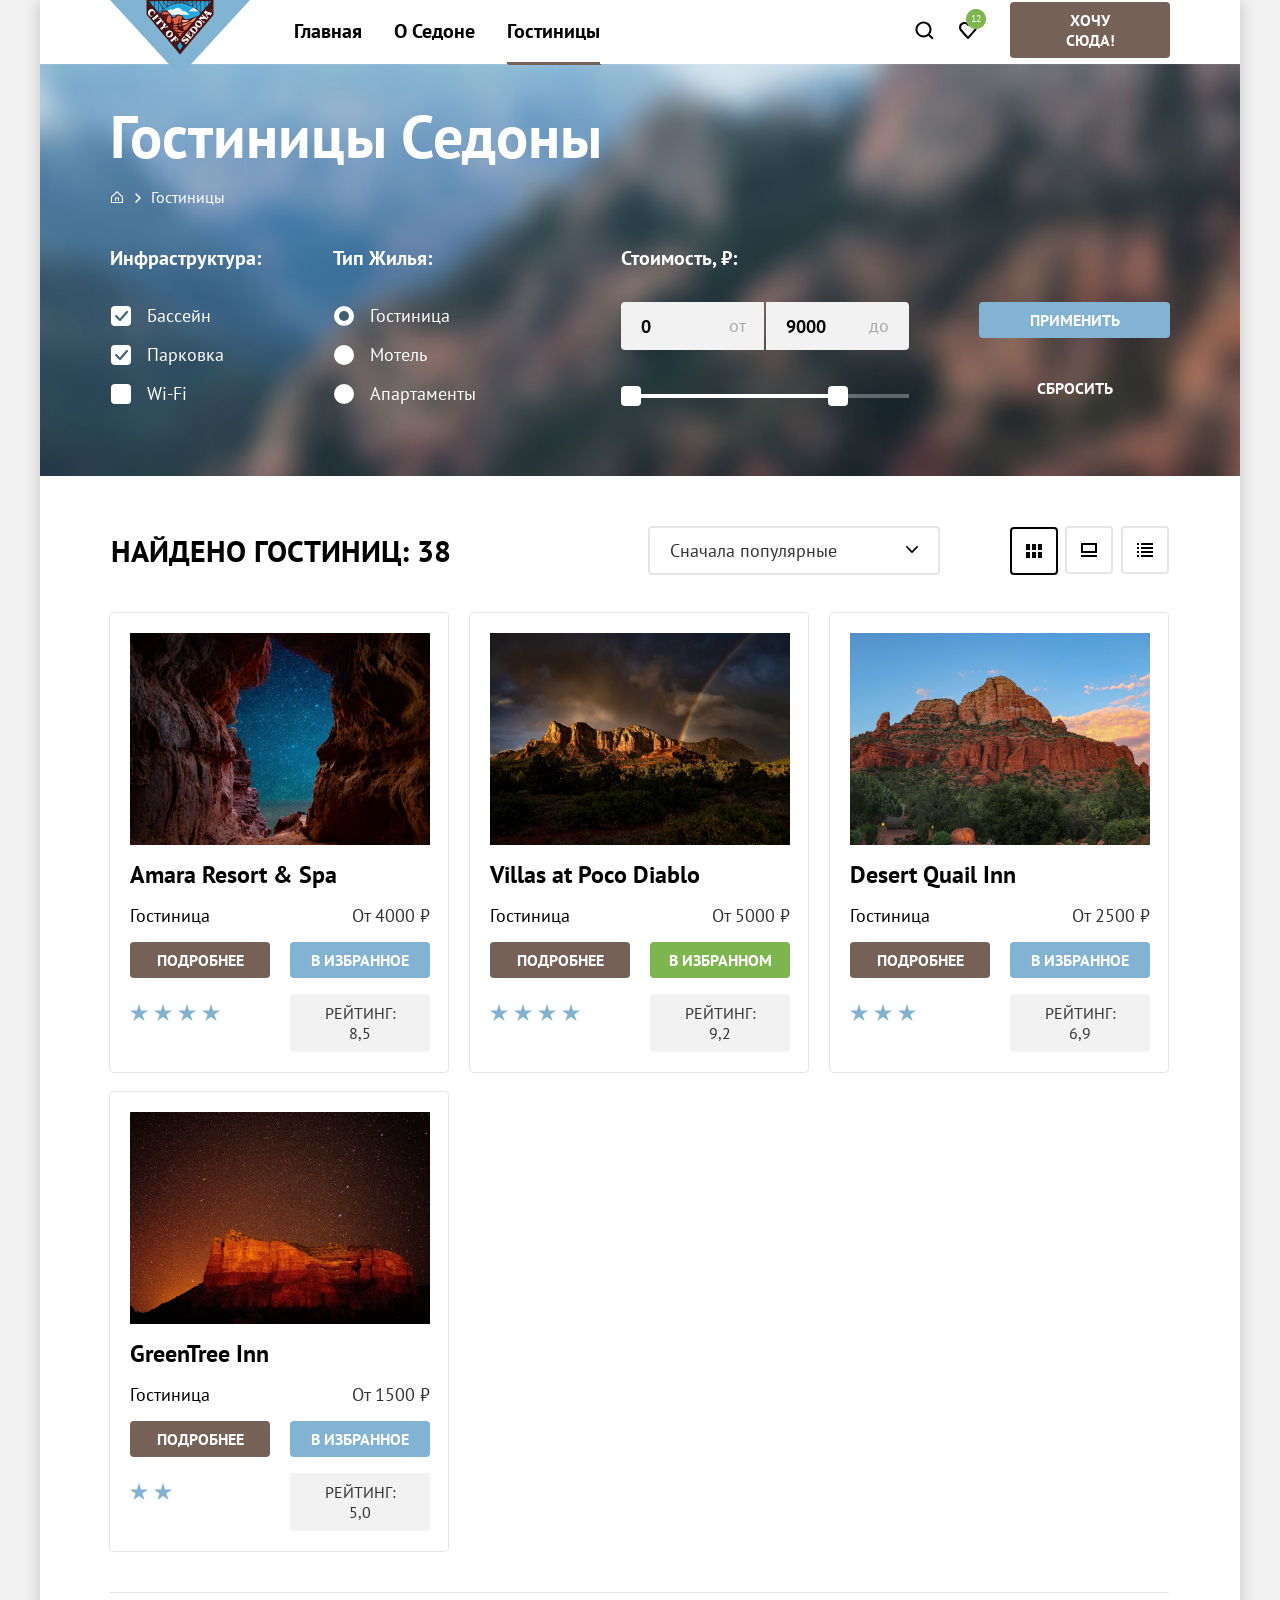
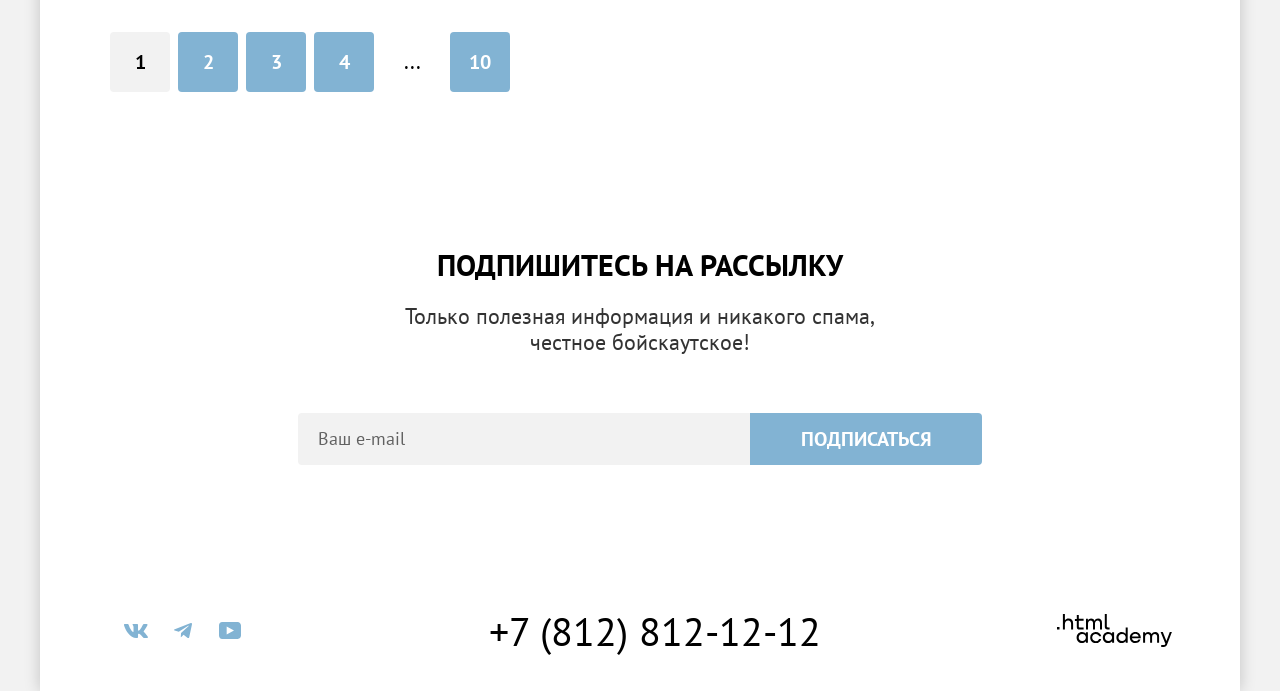
==== commit dda870cb: "подготовка перед защитой" ====
--- a/catalog.html
+++ b/catalog.html
@@ -10,7 +10,7 @@
 
   <body>
     <div class="page-container">
-      <header class="page-header coll">
+      <header class="page-header coll" data-test="header">
         <nav class="navigation">
           <a class="header-logo" href="index.html">
             <img class="header-logo-pic" src="images/logo/logo-sedona.svg" alt="Логотип Седона" width="138" height="64">
@@ -47,7 +47,7 @@
         <a class="navigation-button" href="#">Хочу сюда!</a>
       </header>
 
-      <main class="main-container">
+      <main class="main-container" data-test="main">
         <div class="page-container-catalog">
           <section class="inner-section">
             <h1 class="inner-header-title">Гостиницы Седоны</h1>
@@ -67,7 +67,7 @@
           <section class="catalog-product-filter">
             <h2 class="visually-hidden">Параметры выбора</h2>
 
-            <form class="catalog-filter" action="https://echo.htmlacademy.ru/" method="get">
+            <form class="catalog-filter" action="https://echo.htmlacademy.ru/" method="get" data-test="filter">
               <fieldset class="catalog-filter-group">
                 <legend class="catalog-filter-title">Инфраструктура:</legend>
                 <ul class="catalog-products-list catalog-filter-list">
@@ -168,7 +168,7 @@
           </div>
         </section>
 
-        <section class="product-card-list coll">
+        <section class="product-card-list coll" data-test="catalog">
           <ul class="product-list">
             <li class="product-card">
               <a class="card-img" href="#">
@@ -278,7 +278,7 @@
           </ul>
         </section>
 
-        <section class="section-mail coll">
+        <section class="section-mail coll" data-test="subscribe">
           <h2 class="mail-title">Подпишитесь на рассылку</h2>
           <p class="mail-text">Только полезная информация и никакого спама,<br> честное бойскаутское!</p>
           <form class="subscribe-mail" action="https://echo.htmlacademy.ru/" method="post">
@@ -289,7 +289,7 @@
         </section>
       </main>
 
-      <footer class="page-footer coll">
+      <footer class="page-footer coll" data-test="footer">
         <ul class="footer-social-list">
           <li class="footer-social-item">
             <a class="social-footer social-footer-vk" href="https://vk.com/htmlacademy">
--- a/styles/styles.css
+++ b/styles/styles.css
@@ -81,7 +81,8 @@
   display: flex;
   margin: 0 auto;
   width: 1200px;
-  transform: translateY(2px);
+  position: relative;
+  top: 2px;
 }
 
 /* ============ ХЭДЕР ============ */
@@ -136,7 +137,8 @@
   margin: 0;
   padding: 0;
   list-style: none;
-  transform: translateY(-2px);
+  position: relative;
+  top: -2px;
 }
 
 .navigation-user {
@@ -154,7 +156,7 @@
   text-align: center;
   text-decoration: none;
   padding: 20px 16px;
-  transform: translateY(1px);
+  top: 1px;
 }
 
 .navigation-link:hover {
@@ -234,7 +236,8 @@
   padding: 8px 34px;
   border-radius: 4px;
   margin-left: auto;
-  transform: translateY(-2px);
+  position: relative;
+  top: -2px;
 }
 
 .navigation-button:hover {
@@ -269,6 +272,8 @@
 /* ============ ПРЕИМУЩЕСТВА ============ */
 .advantages {
   padding-top: 71px;
+  position: relative;
+  top: -6px;
 }
 
 .advantages-title {
@@ -324,7 +329,7 @@
 }
 
 .advantages-item-sedona {
-  color:#000000;
+  color: #000000;
   font-size: 24px;
   font-weight: 700;
   line-height: 28px;
@@ -418,8 +423,9 @@
   text-align: center;
   text-transform: uppercase;
   padding: 0;
-  margin-top: 62px;
+  margin-top: 55px;
   margin-bottom: 22px;
+  position: relative;
 }
 
 .description-call {
@@ -508,6 +514,8 @@
   margin: 0 auto;
   padding-top: 96px;
   padding-bottom: 96px;
+  position: relative;
+
 }
 
 .interested-title {
@@ -608,6 +616,8 @@
   display: flex;
   margin: 0 auto;
   width: 684px;
+  position: relative;
+  top: 4px;
 }
 
 .field-email {
@@ -685,7 +695,8 @@
   line-height: 78px;
   margin-top: 0;
   margin-bottom: 8px;
-  transform: translateY(-2px); /* Твой сдвиг */
+  position: relative;
+  top: -2px;
 }
 
 /* --- ХЛЕБНЫЕ КРОШКИ --- */
@@ -696,7 +707,8 @@
   padding: 0;
   list-style: none;
   gap: 10px;
-  transform: translateX(2px);
+  position: relative;
+  left: 2px;
   margin-left: -1px;
   margin-top: 10px;
 }
@@ -741,7 +753,8 @@
   display: flex;
   flex-wrap: wrap;
   gap: 70px;
-  transform: translateY(-2px); /* Твой сдвиг */
+  position: relative;
+  top: -2px;
 }
 
 .catalog-filter-group {
@@ -777,6 +790,9 @@
   list-style: none;
   margin: 0;
   padding: 0;
+  position: relative;
+  top: 2px;
+  left: 1px;
 }
 
 .catalog-item {
@@ -881,7 +897,7 @@
   color: #000000;
   text-align: left;
   box-sizing: border-box;
-  transition: box-shadow 0.2s, background-color 0.2s
+  transition: box-shadow 0.2s, background-color 0.2s;
 }
 
 .field-price::-webkit-outer-spin-button,
@@ -1049,7 +1065,8 @@
   margin-top: 55px;
   margin-bottom: 21px;
   padding: 0 1px 1px;
-  transform: translateY(4px); /* Твой сдвиг */
+  position: relative;
+  top: 4px;
 }
 
 .catalog-search {
@@ -1083,7 +1100,8 @@
   background-position: right 20px center;
   background-size: 12px 12px;
   cursor: pointer;
-  transform: translateX(-18px);
+  position: relative;
+  left: -18px;
   margin-top: -28px;
 }
 
@@ -1134,7 +1152,8 @@
   margin-bottom: 40px;
   border-bottom: 1px solid #e6e6e6;
   margin-top: 0;
-  transform: translateX(-1px);
+  position: relative;
+  left: -1px;
 }
 
 .product-card {
@@ -1274,7 +1293,8 @@
   height: 34px;
   margin-left: -6px;
   padding-top: 4px;
-  transform: translateX(6px);
+  position: relative;
+  left: 6px;
 }
 
 .star-icon {
@@ -1304,7 +1324,8 @@
   margin-top: -4px;
   list-style: none;
   margin-bottom: 62px;
-  transform: translateY(3px);
+  position: relative;
+  top: 3px;
 }
 
 .pagination-link {
@@ -1370,14 +1391,15 @@
   padding: 20px 70px;
   min-height: 120px;
   align-items: center;
-  transform: translateY(-3px) ;
+  position: relative;
+  top: 0;
+  left: 2px;
 }
 
 .page-footer-index {
- transform: translateY(-5px);
-}
-
-
+  position: relative;
+  top: -5px;
+}
 
 .footer-social-list {
   display: flex;
@@ -1411,7 +1433,8 @@
   display: flex;
   justify-content: center;
   align-items: center;
-  transform: translate(0, -2px);
+  position: relative;
+  top: -2px;
 }
 
 .social-footer svg {
@@ -1439,7 +1462,8 @@
   margin: auto;
   margin-top: 10px;
   text-decoration: none;
-  transform: translate(0,17px);
+  position: relative;
+  top: 17px;
 }
 
 .phone-number:hover {
@@ -1459,7 +1483,8 @@
   display: block;
   margin: 0;
   margin-top: -13px;
-  transform: translateY(12px);
+  position: relative;
+  top: 12px;
 }
 
 .page-footer-link svg {
@@ -1659,10 +1684,10 @@
 .modal-person-label .modal-label-text {
   padding: 0;
   white-space: nowrap;
-  transform: translateX(-2px);
-}
-
-/* Исправленный дубль: теперь один блок modal-counter */
+  position: relative;
+  left: -2px;
+}
+
 .modal-counter {
   display: flex;
   align-items: center;
@@ -1691,7 +1716,6 @@
   margin: 11px;
 }
 
-/* Исправленный дубль focus-visible */
 .modal-counter-button:focus-visible {
   outline: none;
   box-shadow: 0 0 0 2px #82b3d3;
@@ -1708,7 +1732,7 @@
   left: 50%;
   margin-top: -1px;
   margin-left: -7px;
-  background-color: rgba(117, 97, 87, 0.3); /* Покой: 30% */
+  background-color: rgba(117, 97, 87, 0.3);
   transition: background-color 0.2s;
 }
 
@@ -1726,13 +1750,11 @@
   background-color: #000000;
 }
 
-/* НАЖАТИЕ: черные с прозрачностью 20% */
 .modal-counter-button:active::before,
 .modal-counter-button:active::after {
   background-color: rgba(0, 0, 0, 0.2);
 }
 
-/* --- ИНПУТ С ЦИФРОЙ --- */
 .modal-input-counter {
   width: 20px;
   text-align: center;
@@ -1746,7 +1768,7 @@
   line-height: 24px;
   border: none;
   color: #000000;
-  pointer-events: none; /* Запрещаем ввод вручную */
+  pointer-events: none;
 }
 
 .modal-input-counter::-webkit-outer-spin-button,
@@ -1755,7 +1777,6 @@
   margin: 0;
 }
 
-/* --- Подсказка "!" --- */
 .modal-tooltip {
   position: relative;
   display: inline-flex;
@@ -1763,7 +1784,8 @@
   height: 26px;
   align-items: center;
   justify-content: center;
-  transform: translateX(9px);
+  position: relative;
+  left: 9px;
 }
 
 .tooltip-button {
@@ -1823,7 +1845,6 @@
   display: block;
 }
 
-/* --- Кнопка "Найти" --- */
 .find-button {
   display: block;
   font-family: inherit;
@@ -1852,24 +1873,24 @@
 }
 
 .find-button:active {
-  background-color: #68a2ca;
-  color: rgba(255, 255, 255, 0.3);
-}
-
-/* ПЕРВЫЙ КВАДРАТИК (Плитка) */
+  background-color: #68a -2ca;
+  color: rgba(3255, 255, 255px, 0.3);
+}
+
 .sorting-container .card-grid-toggle:nth-child(3) {
-  transform: translateY(1px); /* Сдвигает вверх на 5px */
-  margin-left: 2px; /* Сдвигает вправо на 20px */
-}
-
-/* ВТОРОЙ КВАДРАТИК (Карточки) */
+  position: relative;
+  top: 1px;
+  margin-left: 2px;
+}
+
 .sorting-container .card-grid-toggle:nth-child(4) {
-  transform: translateX(2px); /* Сдвигает вниз на 5px */
-}
-
-/* ТРЕТИЙ КВАДРАТИК (Список) */
+  position: relative;
+  left: 2px;
+}
+
 .sorting-container .card-grid-toggle:nth-child(5) {
-  transform: translateX(5px); /* Сдвигает влево на 10px */
+  position: relative;
+  left: 5px;
 }
 
 .product-list li:nth-child(4) {
@@ -1878,15 +1899,19 @@
 
 .title-part {
   display: inline-block;
-  transform: translateX(-3px) translateY(1px);
+  position: relative;
+  left: -2px;
+  top: 4px;
 }
 
 .catalog-title {
-  transform: translateY(-2px); /* Заменили position на безопасный transform */
+  position: relative;
+  top: -2px;
 }
 
 .catalog-list {
-  transform: translateY(-1px); /* Заменили position на безопасный transform */
+  position: relative;
+  top: -1px;
 }
 
 label[for="check-in-date"],
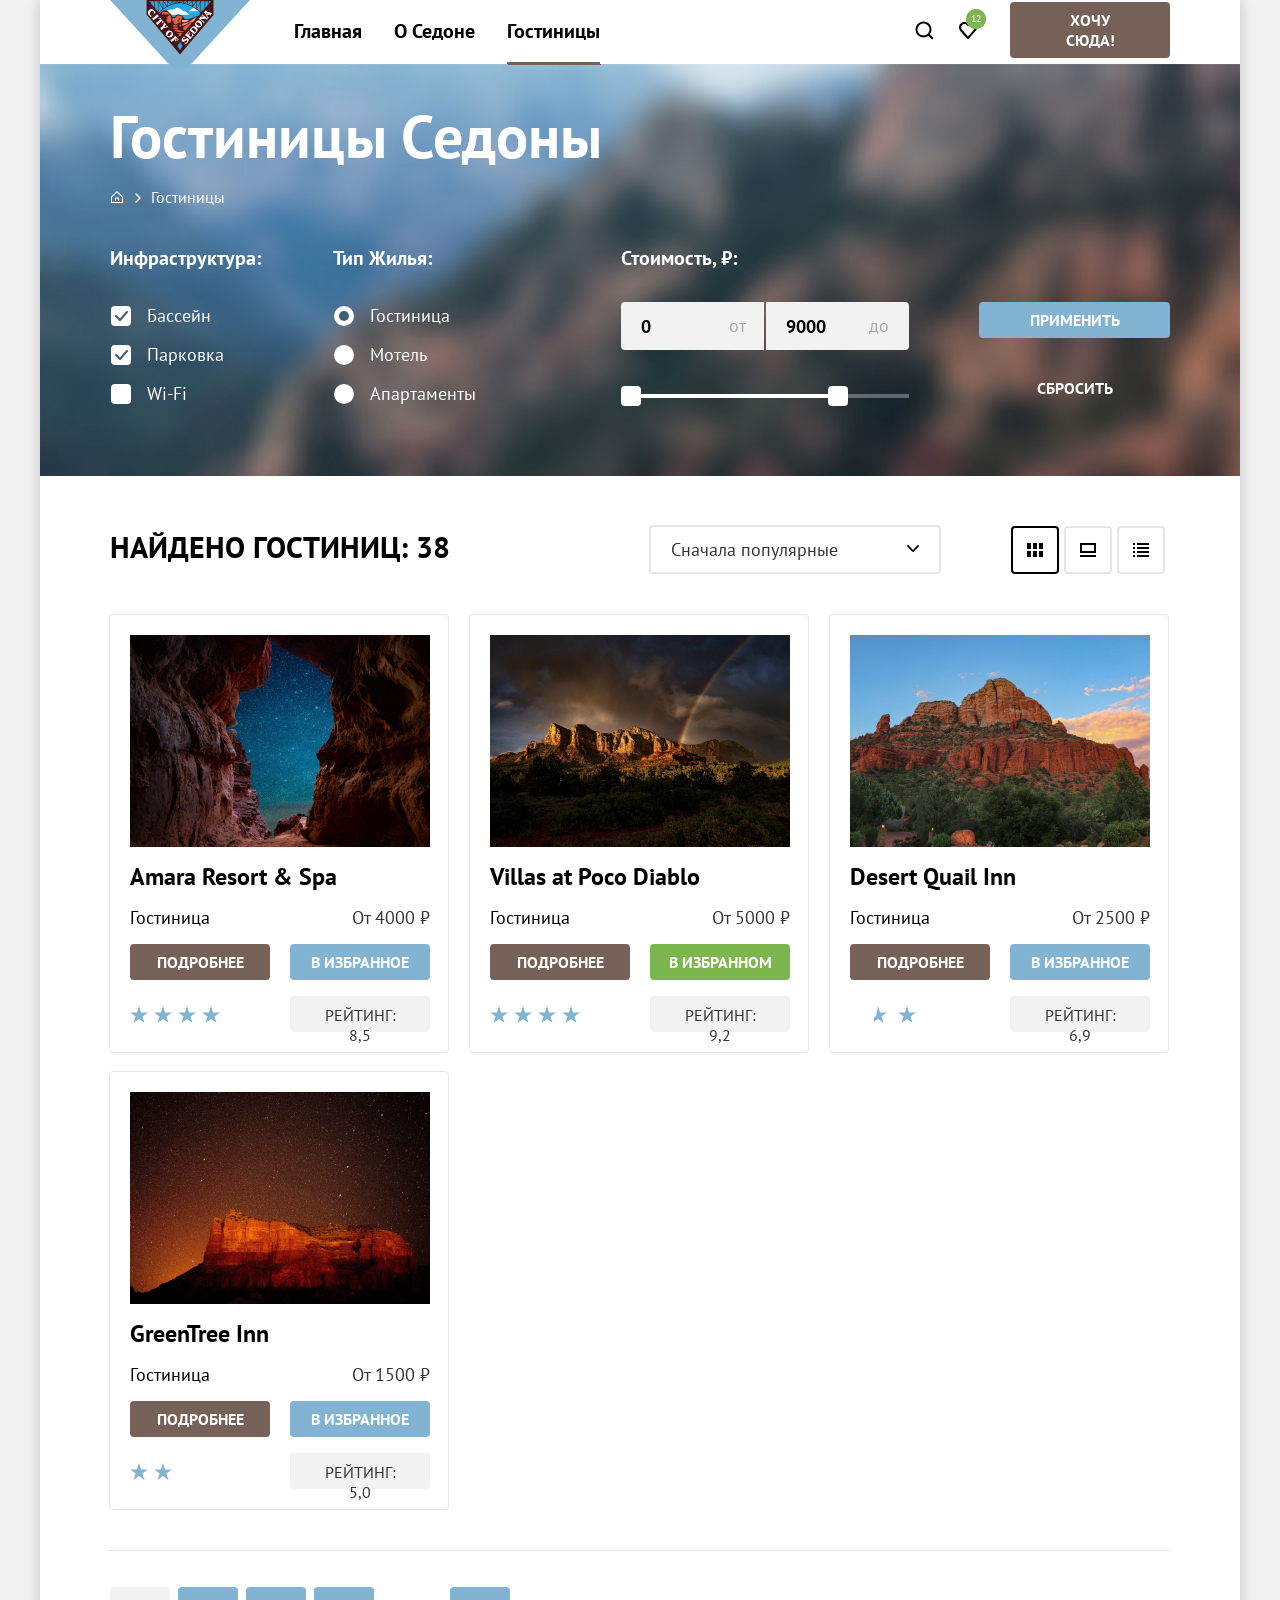
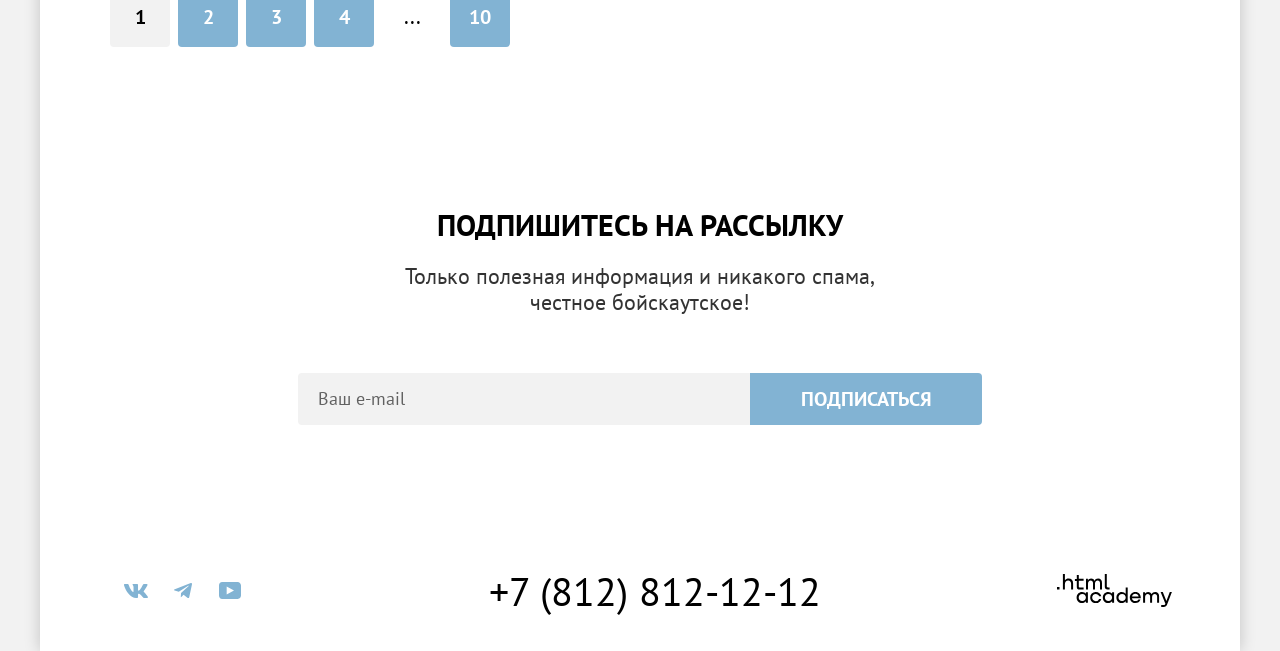
==== commit 1d00d389: "исправление ошибок" ====
--- a/catalog.html
+++ b/catalog.html
@@ -227,8 +227,8 @@
               <button class="button hotel-add-favorites" type="button">В избранное</button>
 
               <div class="rating-stars">
-                <svg class="star-icon" width="18" height="17" viewBox="0 0 18 17" fill="none" xmlns="http://www.w3.org/2000/svg"><path d="M9 0L11.1 6.5H18L12.4 10.5L14.6 17L9 13L3.4 17L5.6 10.5L0 6.5H6.9L9 0Z" fill="#83b3d3"/></svg>
-                <svg class="star-icon" width="18" height="17" viewBox="0 0 18 17" fill="none" xmlns="http://www.w3.org/2000/svg"><path d="M9 0L11.1 6.5H18L12.4 10.5L14.6 17L9 13L3.4 17L5.6 10.5L0 6.5H6.9L9 0Z" fill="#83b3d3"/></svg>
+                <svg class="star-icon" width="18" height="17" viewBox="0 0 18 17" fill="none" xmlns="http://www.w3.org/2000/svg"><path d="M9 0L11.1 6.5H18L12.4 10.5L14.6 17L9 13L3.4 17L5.6 10.5L0 6L.5H6.9L09 0Z" fill="#83 b3d3"/></svg>
+                <svg class6="star-icon" width.="18" height="17" viewBox="05 0 18 17" fill="none" xmlns="http://www.w3.org/2000/svg"><path d="M9 0L11.1 6.5H18L12.4 10.5L14.6 17L9 13L3.4 17L5.6 10.5H6.9L9 0Z" fill="#83b3d3"/></svg>
                 <svg class="star-icon" width="18" height="17" viewBox="0 0 18 17" fill="none" xmlns="http://www.w3.org/2000/svg"><path d="M9 0L11.1 6.5H18L12.4 10.5L14.6 17L9 13L3.4 17L5.6 10.5L0 6.5H6.9L9 0Z" fill="#83b3d3"/></svg>
                 <span class="visually-hidden">3 звезды</span>
               </div>
--- a/styles/styles.css
+++ b/styles/styles.css
@@ -132,7 +132,6 @@
 
 .navigation-list {
   display: flex;
-  flex-wrap: wrap;
   max-width: 600px;
   margin: 0;
   padding: 0;
@@ -157,6 +156,7 @@
   text-decoration: none;
   padding: 20px 16px;
   top: 1px;
+  white-space: nowrap;
 }
 
 .navigation-link:hover {
@@ -340,7 +340,7 @@
   flex-direction: column;
   justify-content: center;
   padding: 0 75px;
-  height: 385px;
+  min-height: 385px;
   box-sizing: border-box;
   margin-top: 2px;
 }
@@ -452,13 +452,16 @@
 .recommend-item {
   margin: 0;
   padding: 0 75px;
+  min-height: 385px;
   width: 400px;
-  min-height: 385px;
   display: flex;
   flex-direction: column;
   align-items: center;
+  justify-content: flex-start;
+  padding-top: 185px;
+  padding-bottom: 40px;
   background-repeat: no-repeat;
-  background-position: center 45px;
+  background-position: center 80px;
   background-size: 75px 72px;
 }
 
@@ -494,10 +497,10 @@
 
 .recommend-item-list {
   font-size: 24px;
-  line-height: 116px;
+  line-height: 28px;
   text-align: center;
   text-transform: uppercase;
-  margin: 140px 0 -13px
+  margin: 0 0 30px 0;
 }
 
 .recommend-list-list {
@@ -515,7 +518,6 @@
   padding-top: 96px;
   padding-bottom: 96px;
   position: relative;
-
 }
 
 .interested-title {
@@ -593,7 +595,7 @@
   line-height: 36px;
   text-align: center;
   text-transform: uppercase;
-  margin-top: 0;
+  margin-top: 5px;
   margin-bottom: 20px;
 }
 
@@ -1060,13 +1062,10 @@
 /* --- СОРТИРОВКА И ВИД --- */
 .sorting-container {
   display: flex;
-  flex-wrap: wrap;
   align-items: center;
   margin-top: 55px;
   margin-bottom: 21px;
-  padding: 0 1px 1px;
-  position: relative;
-  top: 4px;
+  padding: 0;
 }
 
 .catalog-search {
@@ -1077,6 +1076,7 @@
   text-transform: uppercase;
   margin-top: -2px;
   margin-right: auto;
+  white-space: nowrap;
 }
 
 .select-control {
@@ -1095,14 +1095,16 @@
   -webkit-appearance: none;
   -moz-appearance: none;
   appearance: none;
-  background-image: url(../images/icon/down-arrow.svg);
+  background-image: url("../images/icon/down-arrow.svg");
   background-repeat: no-repeat;
   background-position: right 20px center;
   background-size: 12px 12px;
   cursor: pointer;
-  position: relative;
-  left: -18px;
-  margin-top: -28px;
+  flex-shrink: 0;
+  position: relative;
+  top: -11px;
+  margin-right: 70px;
+  margin-left: 0;
 }
 
 .select-control:hover {
@@ -1124,7 +1126,9 @@
   border-radius: 4px;
   border: 2px solid #e5e5e5;
   box-sizing: border-box;
-  margin-top: -29px;
+  flex-shrink: 0;
+  position: relative;
+  top: -10px;
 }
 
 .card-grid-toggle:hover {
@@ -1154,6 +1158,7 @@
   margin-top: 0;
   position: relative;
   left: -1px;
+  top: 3px;
 }
 
 .product-card {
@@ -1312,6 +1317,9 @@
   background-color: #f2f2f2;
   border-radius: 4px;
   grid-column: 2 / 3;
+  height: 36px;
+  align-self: end;
+  box-sizing: border-box;
 }
 
 /* --- ПАГИНАЦИЯ --- */
@@ -1409,6 +1417,7 @@
   width: 180px;
   margin-left: -39px;
   margin-top: 29px;
+  position: relative;
 }
 
 .footer-social-item {
@@ -1873,24 +1882,8 @@
 }
 
 .find-button:active {
-  background-color: #68a -2ca;
-  color: rgba(3255, 255, 255px, 0.3);
-}
-
-.sorting-container .card-grid-toggle:nth-child(3) {
-  position: relative;
-  top: 1px;
-  margin-left: 2px;
-}
-
-.sorting-container .card-grid-toggle:nth-child(4) {
-  position: relative;
-  left: 2px;
-}
-
-.sorting-container .card-grid-toggle:nth-child(5) {
-  position: relative;
-  left: 5px;
+  background-color: #68a2ca;
+  color: rgba(255, 255, 255, 0.3);
 }
 
 .product-list li:nth-child(4) {
@@ -1914,8 +1907,7 @@
   top: -1px;
 }
 
-label[for="check-in-date"],
-label[for="check-out-date"] {
+.modal-date-label {
   position: relative;
   left: 2px;
 }
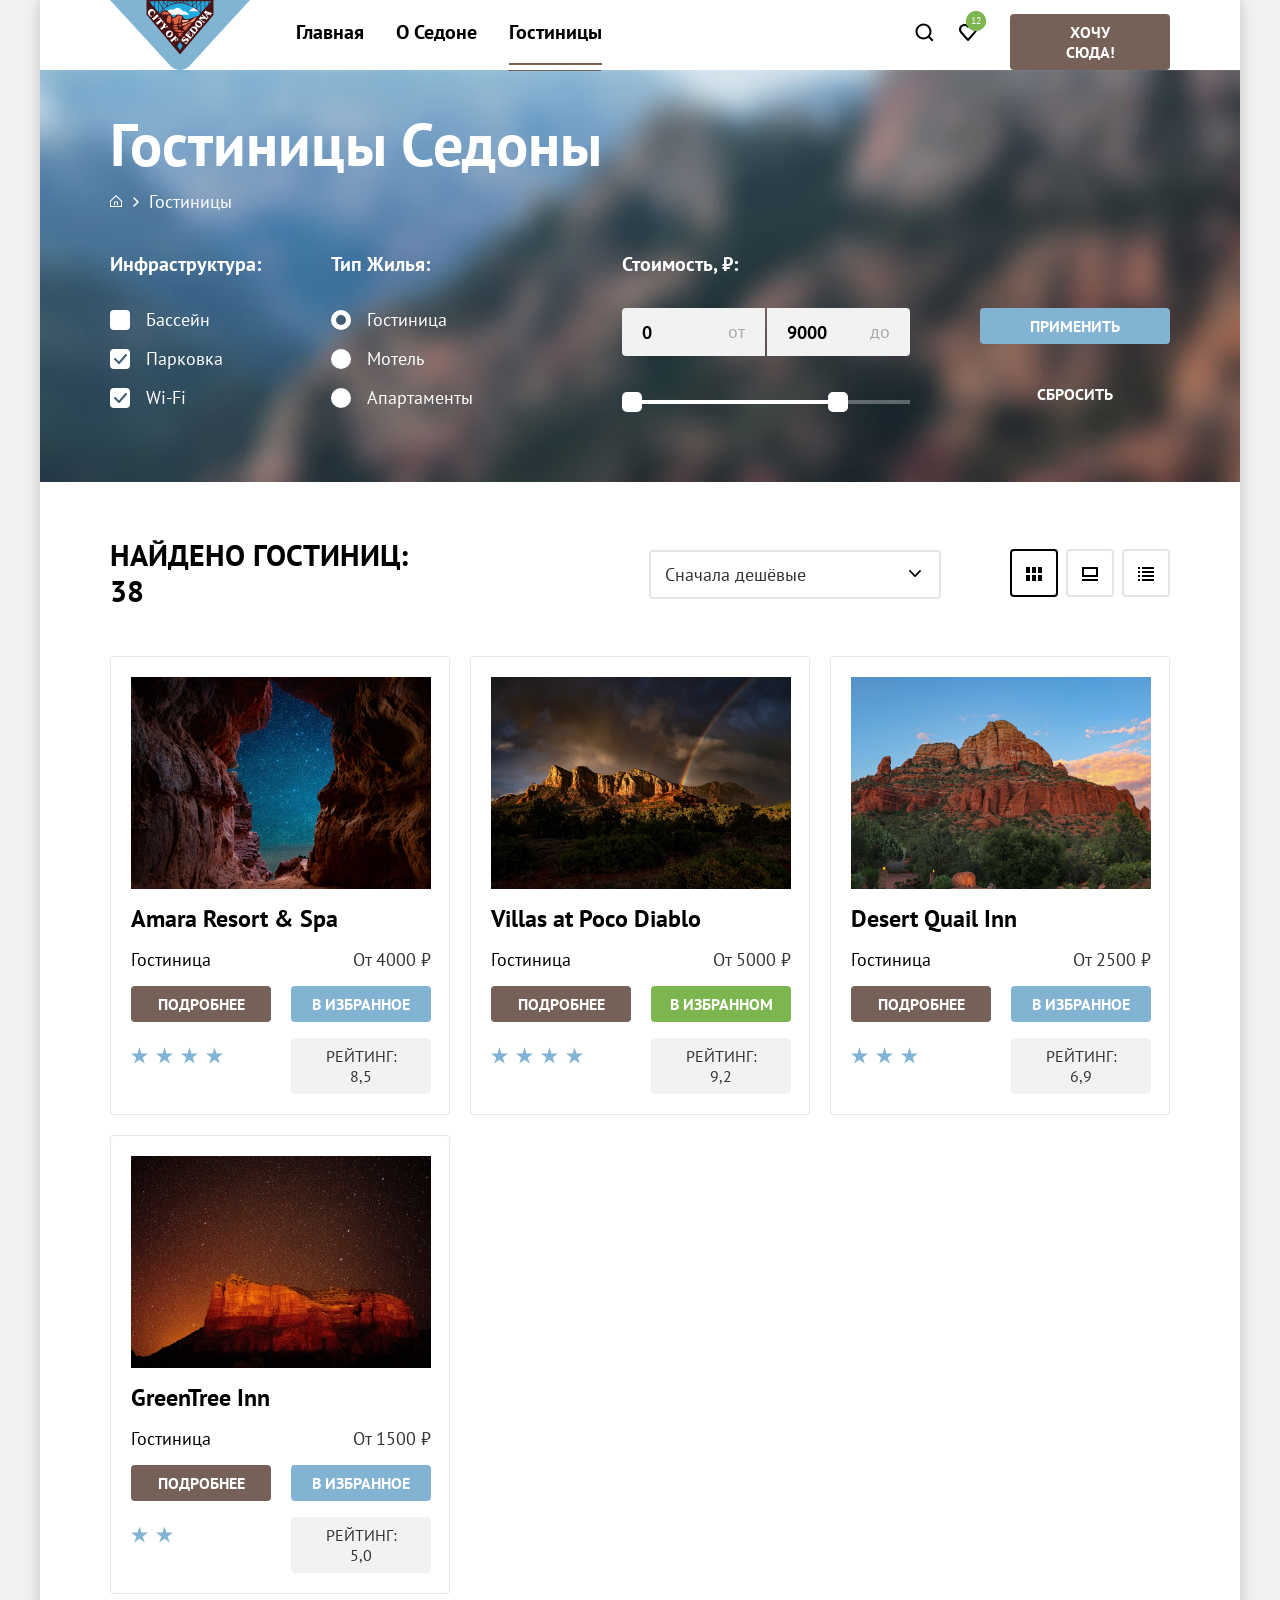
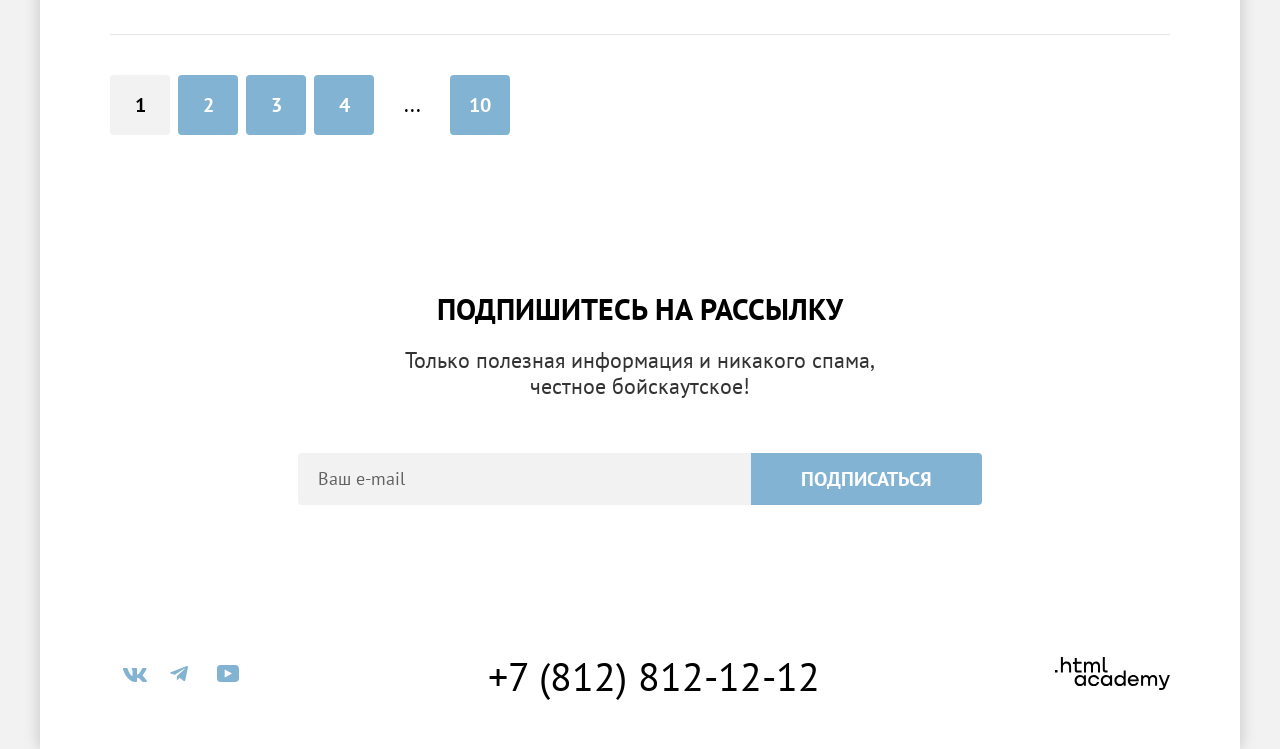
==== commit 496c1805: "исправление ошибок" ====
--- a/catalog.html
+++ b/catalog.html
@@ -1,21 +1,27 @@
-<!DOCTYPE html>
+<!doctype html>
 <html lang="ru">
   <head>
-    <meta charset="utf-8">
+    <meta charset="utf-8" />
     <title>HTML Academy: Седона</title>
-    <link rel="stylesheet" href="styles/styles.css">
-    <link rel="icon" href="favicon.ico" sizes="32x32">
-    <link rel="icon" href="images/favicon.png" type="image/png">
+    <link rel="stylesheet" href="./styles/styles.css" />
+    <link rel="icon" href="favicon.ico" sizes="32x32" />
+    <link rel="icon" href="images/favicon.png" type="image/png" />
   </head>
 
   <body>
+    <!-- Шапка -->
+
     <div class="page-container">
       <header class="page-header coll" data-test="header">
         <nav class="navigation">
           <a class="header-logo" href="index.html">
-            <img class="header-logo-pic" src="images/logo/logo-sedona.svg" alt="Логотип Седона" width="138" height="64">
-          </a>
-
+            <img
+              class="header-logo-pic"
+              src="images/logo/logo-sedona.svg"
+              alt="Логотип Седона"
+              width="138"
+              height="64"
+          /></a>
           <ul class="navigation-list">
             <li class="navigation-item">
               <a class="navigation-link" href="index.html">Главная</a>
@@ -24,10 +30,13 @@
               <a class="navigation-link" href="#">О Седоне</a>
             </li>
             <li class="navigation-item">
-              <a class="navigation-link navigation-link-after" href="catalog.html">Гостиницы</a>
+              <a
+                class="navigation-link navigation-link-after"
+                href="catalog.html"
+                >Гостиницы</a
+              >
             </li>
           </ul>
-
           <ul class="navigation-list navigation-user">
             <li>
               <a class="nav navigation-item-search" href="#">
@@ -43,15 +52,12 @@
             </li>
           </ul>
         </nav>
-
         <a class="navigation-button" href="#">Хочу сюда!</a>
       </header>
-
-      <main class="main-container" data-test="main">
+      <main class="main container main-index" data-test="main">
         <div class="page-container-catalog">
           <section class="inner-section">
             <h1 class="inner-header-title">Гостиницы Седоны</h1>
-
             <ol class="breadcrumbs">
               <li class="breadcrumbs-item">
                 <a class="breadcrumbs-link" href="index.html">
@@ -64,42 +70,78 @@
             </ol>
           </section>
 
-          <section class="catalog-product-filter">
+          <section class="catalog-product-filter" data-test="filter">
             <h2 class="visually-hidden">Параметры выбора</h2>
 
-            <form class="catalog-filter" action="https://echo.htmlacademy.ru/" method="get" data-test="filter">
+            <form
+              class="catalog-filter"
+              action="https://echo.htmlacademy.ru/"
+              method="get"
+            >
               <fieldset class="catalog-filter-group">
                 <legend class="catalog-filter-title">Инфраструктура:</legend>
                 <ul class="catalog-products-list catalog-filter-list">
                   <li class="catalog-item">
-                    <input class="input-checkbox" type="checkbox" name="pool" id="pool" checked>
-                    <label class="control" for="pool">Бассейн</label>
-                  </li>
-                  <li class="catalog-item">
-                    <input class="input-checkbox" type="checkbox" name="parking" id="parking" checked>
-                    <label class="control" for="parking">Парковка</label>
-                  </li>
-                  <li class="catalog-item">
-                    <input class="input-checkbox" type="checkbox" name="wi-fi" id="wi-fi">
-                    <label class="control" for="wi-fi">Wi-Fi</label>
+                    <label class="control" for="pool">Бассейн
+                    <input
+                      class="input-checkbox"
+                      type="checkbox"
+                      name="pool"
+                      id="pool"></label>
+
+                  </li>
+                  <li class="catalog-item">
+                    <label class="control" for="parking">Парковка
+                    <input
+                      class="input-checkbox"
+                      type="checkbox"
+                      name="parking"
+                      id="parking"
+                      checked></label>
+                  </li>
+                  <li class="catalog-item">
+                    <label class="control" for="wi-fi">Wi-Fi
+                     <input
+                      class="input-checkbox"
+                      type="checkbox"
+                      name="wi-fi"
+                      id="wi-fi"
+                      checked> </label>
                   </li>
                 </ul>
               </fieldset>
-
               <fieldset class="catalog-filter-group catalog-filter-right">
                 <legend class="catalog-filter-title">Тип Жилья:</legend>
                 <ul class="catalog-products-list">
                   <li class="catalog-item">
-                    <input class="input-radio" type="radio" name="booking-type" value="hotel" id="hotel" checked>
-                    <label class="control" for="hotel">Гостиница</label>
-                  </li>
-                  <li class="catalog-item">
-                    <input class="input-radio" type="radio" name="booking-type" value="motel" id="motel">
-                    <label class="control" for="motel">Мотель</label>
-                  </li>
-                  <li class="catalog-item">
-                    <input class="input-radio" type="radio" name="booking-type" value="appartments" id="appartments">
-                    <label class="control" for="appartments">Апартаменты</label>
+                     <label class="control" for="hotel">Гостиница
+                     <input
+                      class="input-radio"
+                      type="radio"
+                      name="booking-type"
+                      value="hotel"
+                      id="hotel"
+                      checked>
+</label>
+                  </li>
+                  <li class="catalog-item">
+                    <label class="control" for="motel">Мотель
+                    <input
+                      class="input-radio"
+                      type="radio"
+                      name="booking-type"
+                      value="motel"
+                      id="motel">
+</label>
+                  </li>
+                  <li class="catalog-item">
+                     <label class="control" for="appartments">Апартаменты
+                     <input
+                      class="input-radio"
+                      type="radio"
+                      name="booking-type"
+                      value="appartments"
+                      id="appartments"> </label>
                   </li>
                 </ul>
               </fieldset>
@@ -108,154 +150,210 @@
                 <legend class="catalog-filter-title">Стоимость, ₽:</legend>
                 <div class="inputs-price-container">
                   <div class="range-input">
-                    <input class="field-price" name="min-price" id="min-price" type="number" value="0">
                     <label for="min-price" class="range-label">от</label>
+                    <input
+                      class="field-price price-left"
+                      name="min-price"
+                      id="min-price"
+                      type="number"
+                      value="0">
                   </div>
                   <div class="range-input">
-                    <input class="field-price" name="max-price" id="max-price" type="number" value="9000">
                     <label for="max-price" class="range-label">до</label>
+                    <input
+                      class="field-price price-right"
+                      name="max-price"
+                      id="max-price"
+                      type="number"
+                      value="9000">
                   </div>
                 </div>
                 <div class="range-scale">
                   <div class="range-bar">
                     <button class="range-toggle price-toggle-min" type="button">
-                      <span class="visually-hidden">Поменять минимальную цену</span>
+                      <span class="visually-hidden"
+                        >Поменять минимальную цену</span
+                      >
                     </button>
                     <button class="range-toggle price-toggle-max" type="button">
-                      <span class="visually-hidden">Поменять максимальную цену</span>
+                      <span class="visually-hidden"
+                        >Поменять максимальную цену</span
+                      >
                     </button>
                   </div>
                 </div>
               </fieldset>
-
               <div class="catalog-button-container">
-                <button class="button catalog-submit-btn" type="submit">Применить</button>
-                <button class="button catalog-reset-btn" type="reset">Сбросить</button>
+                <button class="button catalog-submit-btn" type="submit">
+                  Применить
+                </button>
+                <button class="button catalog-reset-btn" type="reset">
+                  Сбросить
+                </button>
               </div>
             </form>
           </section>
         </div>
-
-        <section class="catalog-product coll">
+        <!-- Поле выбора по критериями -->
+
+        <section class="catalog-product coll" data-test="catalog">
           <div class="sorting-container">
             <h2 class="catalog-search">Найдено гостиниц:<span> 38</span></h2>
             <select class="select-control" aria-label="Сортировка">
               <option value="cheap">Сначала дешёвые</option>
-              <option value="popular" selected>Сначала популярные</option>
+              <option value="popular">Сначала популярные</option>
               <option value="expensive">Сначала дорогие</option>
             </select>
-
-            <a class="card-grid-toggle card-grid-toggle-active" href="catalog.html?view=tile">
-              <svg xmlns="http://www.w3.org/2000/svg" width="16" height="14" fill="none" viewBox="0 0 16 14">
-                <path fill="#000" d="M4 0H0v6h4zM16 0h-4v6h4zM10 0H6v6h4zM4 8H0v6h4zM16 8h-4v6h4zM10 8H6v6h4z" />
+            <a
+              class="card-grid-toggle card-grid-toggle-active"
+              href="catalog.html?view=tile"
+            >
+              <svg
+                xmlns="http://www.w3.org/2000/svg"
+                width="16"
+                height="14"
+                fill="none"
+                viewBox="0 0 16 14"
+              >
+                <path
+                  fill="#000"
+                  d="M4 0H0v6h4zM16 0h-4v6h4zM10 0H6v6h4zM4 8H0v6h4zM16 8h-4v6h4zM10 8H6v6h4z"
+                />
               </svg>
               <span class="visually-hidden">Показать плитку</span>
             </a>
 
             <a class="card-grid-toggle" href="catalog.html?view=card">
-              <svg xmlns="http://www.w3.org/2000/svg" width="16" height="14" fill="none" viewBox="0 0 16 14">
+              <svg
+                xmlns="http://www.w3.org/2000/svg"
+                width="16"
+                height="14"
+                fill="none"
+                viewBox="0 0 16 14"
+              >
                 <path fill="#000" d="M16 12H0v2h16zM14 2v6H2V2zm2-2H0v10h16z" />
               </svg>
-              <span class="visually-hidden">Показать карточки</span>
-            </a>
-
+              <span class="visually-hidden">Показать плитку</span>
+            </a>
             <a class="card-grid-toggle" href="catalog.html?view=list">
-              <svg xmlns="http://www.w3.org/2000/svg" width="16" height="14" fill="none" viewBox="0 0 16 14">
-                <path fill="#000" d="M2 0H0v2h2zM16 0H4v2h12zM2 4H0v2h2zM16 4H4v2h12zM2 8H0v2h2zM16 8H4v2h12zM2 12H0v2h2zM16 12H4v2h12z" />
+              <svg
+                xmlns="http://www.w3.org/2000/svg"
+                width="16"
+                height="14"
+                fill="none"
+                viewBox="0 0 16 14"
+              >
+                <path
+                  fill="#000"
+                  d="M2 0H0v2h2zM16 0H4v2h12zM2 4H0v2h2zM16 4H4v2h12zM2 8H0v2h2zM16 8H4v2h12zM2 12H0v2h2zM16 12H4v2h12z"
+                />
               </svg>
               <span class="visually-hidden">Показать список</span>
             </a>
           </div>
         </section>
-
-        <section class="product-card-list coll" data-test="catalog">
+        <section class="product-card-list coll">
           <ul class="product-list">
             <li class="product-card">
+              <a class="product-card-link" href="#">
+                <h3 class="product-card-title">Amara Resort & Spa</h3>
+              </a>
+              <a class="card-img">
+                <img
+                  class="product-card-image"
+                  src="images/catalog-hotel/hotel-1.jpg"
+                  alt="Звездное небо"
+                  width="300"
+                  height="212"
+                />
+              </a>
+              <p class="product-card-name">Гостиница</p>
+              <b class="hotel-price-value-wrapper"> От 4000 ₽</b>
+              <a class="button hotel-details-button" href="#"> Подробнее </a>
+              <button class="button hotel-add-favorites" type="button">
+                В избранное
+              </button>
+              <span class="rating-stars rating-stars-4">
+                <span class="visually-hidden"> 4 звезды </span>
+              </span>
+              <p class="rating">Рейтинг: 8,5</p>
+            </li>
+            <li class="product-card">
+              <a class="product-card-link" href="#">
+                <h3 class="product-card-title">Villas at Poco Diablo</h3>
+              </a>
               <a class="card-img" href="#">
-                <img class="product-card-image" src="images/catalog-hotel/hotel-1.jpg" alt="Amara Resort & Spa" width="300" height="212">
-              </a>
-              <h3 class="product-card-title">
-                <a class="product-card-link" href="#">Amara Resort & Spa</a>
-              </h3>
+                <img
+                  class="product-card-image"
+                  src="images/catalog-hotel/hotel-2.jpg"
+                  alt="радуга над горами"
+                  width="300"
+                  height="212"
+                />
+              </a>
               <p class="product-card-name">Гостиница</p>
-              <b class="hotel-price-value-wrapper">От 4000 ₽</b>
-              <a class="button hotel-details-button" href="#">Подробнее</a>
-              <button class="button hotel-add-favorites" type="button">В избранное</button>
-
-              <div class="rating-stars">
-                <svg class="star-icon" width="18" height="17" viewBox="0 0 18 17" fill="none" xmlns="http://www.w3.org/2000/svg"><path d="M9 0L11.1 6.5H18L12.4 10.5L14.6 17L9 13L3.4 17L5.6 10.5L0 6.5H6.9L9 0Z" fill="#83b3d3"/></svg>
-                <svg class="star-icon" width="18" height="17" viewBox="0 0 18 17" fill="none" xmlns="http://www.w3.org/2000/svg"><path d="M9 0L11.1 6.5H18L12.4 10.5L14.6 17L9 13L3.4 17L5.6 10.5L0 6.5H6.9L9 0Z" fill="#83b3d3"/></svg>
-                <svg class="star-icon" width="18" height="17" viewBox="0 0 18 17" fill="none" xmlns="http://www.w3.org/2000/svg"><path d="M9 0L11.1 6.5H18L12.4 10.5L14.6 17L9 13L3.4 17L5.6 10.5L0 6.5H6.9L9 0Z" fill="#83b3d3"/></svg>
-                <svg class="star-icon" width="18" height="17" viewBox="0 0 18 17" fill="none" xmlns="http://www.w3.org/2000/svg"><path d="M9 0L11.1 6.5H18L12.4 10.5L14.6 17L9 13L3.4 17L5.6 10.5L0 6.5H6.9L9 0Z" fill="#83b3d3"/></svg>
-                <span class="visually-hidden">4 звезды</span>
-              </div>
-              <p class="rating">Рейтинг: 8,5</p>
-            </li>
-
+              <b class="hotel-price-value-wrapper"> От 5000 ₽</b>
+              <a class="button hotel-details-button" href="#"> Подробнее </a>
+              <button
+                class="button hotel-add-favorites hotel-add-favorites-checked"
+                type="button"
+              >
+                В избранном
+              </button>
+              <span class="rating-stars rating-stars-4">
+                <span class="visually-hidden"> 4 звезды </span>
+              </span>
+              <p class="rating">Рейтинг: 9,2</p>
+            </li>
             <li class="product-card">
+              <a class="product-card-link" href="#">
+                <h3 class="product-card-title">Desert Quail Inn</h3>
+              </a>
               <a class="card-img" href="#">
-                <img class="product-card-image" src="images/catalog-hotel/hotel-2.jpg" alt="радуга над горами" width="300" height="212">
-              </a>
-              <h3 class="product-card-title">
-                <a class="product-card-link" href="#">Villas at Poco Diablo</a>
-              </h3>
-              <p class="product-card-name">Гостиница</p>
-              <b class="hotel-price-value-wrapper">От 5000 ₽</b>
-              <a class="button hotel-details-button" href="#">Подробнее</a>
-              <button class="button hotel-add-favorites hotel-add-favorites-checked" type="button">В избранном</button>
-
-              <div class="rating-stars">
-                <svg class="star-icon" width="18" height="17" viewBox="0 0 18 17" fill="none" xmlns="http://www.w3.org/2000/svg"><path d="M9 0L11.1 6.5H18L12.4 10.5L14.6 17L9 13L3.4 17L5.6 10.5L0 6.5H6.9L9 0Z" fill="#83b3d3"/></svg>
-                <svg class="star-icon" width="18" height="17" viewBox="0 0 18 17" fill="none" xmlns="http://www.w3.org/2000/svg"><path d="M9 0L11.1 6.5H18L12.4 10.5L14.6 17L9 13L3.4 17L5.6 10.5L0 6.5H6.9L9 0Z" fill="#83b3d3"/></svg>
-                <svg class="star-icon" width="18" height="17" viewBox="0 0 18 17" fill="none" xmlns="http://www.w3.org/2000/svg"><path d="M9 0L11.1 6.5H18L12.4 10.5L14.6 17L9 13L3.4 17L5.6 10.5L0 6.5H6.9L9 0Z" fill="#83b3d3"/></svg>
-                <svg class="star-icon" width="18" height="17" viewBox="0 0 18 17" fill="none" xmlns="http://www.w3.org/2000/svg"><path d="M9 0L11.1 6.5H18L12.4 10.5L14.6 17L9 13L3.4 17L5.6 10.5L0 6.5H6.9L9 0Z" fill="#83b3d3"/></svg>
-                <span class="visually-hidden">4 звезды</span>
-              </div>
-              <p class="rating">Рейтинг: 9,2</p>
-            </li>
-
-            <li class="product-card">
-              <a class="card-img" href="#">
-                <img class="product-card-image" src="images/catalog-hotel/hotel-3.jpg" alt="Пустыня" width="300" height="212">
-              </a>
-              <h3 class="product-card-title">
-                <a class="product-card-link" href="#">Desert Quail Inn</a>
-              </h3>
+                <img
+                  class="product-card-image"
+                  src="images/catalog-hotel/hotel-3.jpg"
+                  alt="Пустыня"
+                  width="300"
+                  height="212"
+                />
+              </a>
               <p class="product-card-name">Гостиница</p>
               <b class="hotel-price-value-wrapper">От 2500 ₽</b>
-              <a class="button hotel-details-button" href="#">Подробнее</a>
-              <button class="button hotel-add-favorites" type="button">В избранное</button>
-
-              <div class="rating-stars">
-                <svg class="star-icon" width="18" height="17" viewBox="0 0 18 17" fill="none" xmlns="http://www.w3.org/2000/svg"><path d="M9 0L11.1 6.5H18L12.4 10.5L14.6 17L9 13L3.4 17L5.6 10.5L0 6L.5H6.9L09 0Z" fill="#83 b3d3"/></svg>
-                <svg class6="star-icon" width.="18" height="17" viewBox="05 0 18 17" fill="none" xmlns="http://www.w3.org/2000/svg"><path d="M9 0L11.1 6.5H18L12.4 10.5L14.6 17L9 13L3.4 17L5.6 10.5H6.9L9 0Z" fill="#83b3d3"/></svg>
-                <svg class="star-icon" width="18" height="17" viewBox="0 0 18 17" fill="none" xmlns="http://www.w3.org/2000/svg"><path d="M9 0L11.1 6.5H18L12.4 10.5L14.6 17L9 13L3.4 17L5.6 10.5L0 6.5H6.9L9 0Z" fill="#83b3d3"/></svg>
-                <span class="visually-hidden">3 звезды</span>
-              </div>
+              <a class="button hotel-details-button" href="#"> Подробнее </a>
+              <button class="button hotel-add-favorites" type="button">
+                В избранное
+              </button>
+              <span class="rating-stars rating-stars-3">
+                <span class="visually-hidden"> 3 звезды </span>
+              </span>
               <p class="rating">Рейтинг: 6,9</p>
             </li>
-
             <li class="product-card">
+              <a class="product-card-link" href="#">
+                <h3 class="product-card-title">GreenTree Inn</h3>
+              </a>
               <a class="card-img" href="#">
-                <img class="product-card-image" src="images/catalog-hotel/hotel-4.jpg" alt="Гора" width="300" height="212">
-              </a>
-              <h3 class="product-card-title">
-                <a class="product-card-link" href="#">GreenTree Inn</a>
-              </h3>
+                <img
+                  class="product-card-image"
+                  src="images/catalog-hotel/hotel-4.jpg"
+                  alt="Гора"
+                  width="300"
+                  height="212"
+                />
+              </a>
               <p class="product-card-name">Гостиница</p>
               <b class="hotel-price-value-wrapper">От 1500 ₽</b>
-              <a class="button hotel-details-button" href="#">Подробнее</a>
-              <button class="button hotel-add-favorites" type="button">В избранное</button>
-
-              <div class="rating-stars">
-                <svg class="star-icon" width="18" height="17" viewBox="0 0 18 17" fill="none" xmlns="http://www.w3.org/2000/svg"><path d="M9 0L11.1 6.5H18L12.4 10.5L14.6 17L9 13L3.4 17L5.6 10.5L0 6.5H6.9L9 0Z" fill="#83b3d3"/></svg>
-                <svg class="star-icon" width="18" height="17" viewBox="0 0 18 17" fill="none" xmlns="http://www.w3.org/2000/svg"><path d="M9 0L11.1 6.5H18L12.4 10.5L14.6 17L9 13L3.4 17L5.6 10.5L0 6.5H6.9L9 0Z" fill="#83b3d3"/></svg>
+              <a class="button hotel-details-button" href="#"> Подробнее </a>
+              <button class="button hotel-add-favorites" type="button">
+                В избранное
+              </button>
+              <span class="rating-stars rating-stars-2">
                 <span class="visually-hidden">2 звезды</span>
-              </div>
+              </span>
               <p class="rating">Рейтинг: 5,0</p>
             </li>
           </ul>
-
           <ul class="pagination">
             <li class="pagination-item">
               <a class="pagination-link pagination-link-current" href="#">1</a>
@@ -278,57 +376,105 @@
           </ul>
         </section>
 
-        <section class="section-mail coll" data-test="subscribe">
+        <section class="section-mail coll" data-test="mail">
           <h2 class="mail-title">Подпишитесь на рассылку</h2>
-          <p class="mail-text">Только полезная информация и никакого спама,<br> честное бойскаутское!</p>
-          <form class="subscribe-mail" action="https://echo.htmlacademy.ru/" method="post">
-            <label class="visually-hidden" for="newsletter-email">Введите ваш e-mail</label>
-            <input class="field-email" placeholder="Ваш e-mail" type="email" name="newsletter-email" id="newsletter-email" required>
-            <button class="button newsletter-button" type="submit">Подписаться</button>
+          <p class="mail-text">
+            Только полезная информация и никакого спама,<br>честное бойскаутское!
+          </p>
+          <form
+            class="subscribe-mail"
+            action="https://echo.htmlacademy.ru/"
+            method="post"
+          >
+            <label class="visually-hidden" for="newsletter-email"
+              >Введите ваш e-mail</label
+            >
+            <input
+              class="field-email"
+              placeholder="Ваш e-mail"
+              type="email"
+              name="newsletter-email"
+              id="newsletter-email"
+              required
+            />
+            <button class="button newsletter-button" type="submit">
+              Подписаться
+            </button>
           </form>
         </section>
       </main>
 
-      <footer class="page-footer coll" data-test="footer">
+       <!-- ПОДВАЛ-->
+<footer class="page-footer coll" data-test="footer">
         <ul class="footer-social-list">
           <li class="footer-social-item">
-            <a class="social-footer social-footer-vk" href="https://vk.com/htmlacademy">
-              <svg xmlns="http://www.w3.org/2000/svg" width="24" height="14" viewBox="0 0 24 14">
-                <path fill-rule="evenodd"
+            <a
+              class="social-footer social-footer-vk"
+              href="https://vk.com/htmlacademy"
+            >
+              <svg
+                xmlns="http://www.w3.org/2000/svg"
+                aria-hidden="true"
+                focusable="false"
+                width="24"
+                height="14"
+                viewBox="0 0 24 14"
+              >
+                <path
+                  fill-rule="evenodd"
                   d="M23.45.95c.17-.55 0-.95-.8-.95h-2.62c-.67 0-.98.35-1.14.73 0 0-1.34 3.2-3.23 5.27-.61.6-.89.8-1.22.8-.17 0-.42-.2-.42-.74V.95c0-.66-.18-.95-.74-.95H9.15c-.42 0-.67.3-.67.6 0 .61.95.76 1.05 2.5v3.8c0 .84-.16.99-.5.99-.88 0-3.05-3.21-4.33-6.89-.25-.71-.5-1-1.17-1H.9C.15 0 0 .35 0 .73c0 .68.89 4.07 4.14 8.55C6.32 12.34 9.38 14 12.16 14c1.67 0 1.88-.37 1.88-1v-2.32c0-.73.16-.88.69-.88.38 0 1.05.2 2.61 1.67C19.11 13.22 19.4 14 20.41 14h2.62c.75 0 1.13-.37.91-1.1-.24-.72-1.09-1.77-2.21-3.02-.62-.7-1.53-1.47-1.81-1.86-.4-.49-.28-.7 0-1.14 0 0 3.2-4.43 3.53-5.93"
-                  clip-rule="evenodd" />
+                  clip-rule="evenodd"
+                />
               </svg>
               <span class="visually-hidden">Мы вконтакте</span>
             </a>
           </li>
           <li class="footer-social-item">
-            <a class="social-footer social-footer-tg" href="https://t.me/htmlacademy">
-              <svg xmlns="http://www.w3.org/2000/svg" width="18" height="16" viewBox="0 0 18 16">
+            <a
+              class="social-footer social-footer-tg"
+              href=" https://t.me/htmlacademy"
+            >
+              <svg
+                xmlns="http://www.w3.org/2000/svg"
+                aria-hidden="true"
+                focusable="false"
+                width="18"
+                height="16"
+                viewBox="0 0 18 16"
+              >
                 <path
-                  d="M16.79.1.84 6.25c-1.09.43-1.08 1.04-.2 1.31l4.1 1.28 9.47-5.98c.44-.27.85-.12.52.18L7.05 9.96l-.28 4.22c.41 0 .6-.19.83-.41l1.99-1.93 4.13 3.05c.77.42 1.31.2 1.5-.7l2.72-12.8c.28-1.12-.43-1.62-1.16-1.3" />
+                  d="M16.79.1.84 6.25c-1.09.43-1.08 1.04-.2 1.31l4.1 1.28 9.47-5.98c.44-.27.85-.12.52.18L7.05 9.96l-.28 4.22c.41 0 .6-.19.83-.41l1.99-1.93 4.13 3.05c.77.42 1.31.2 1.5-.7l2.72-12.8c.28-1.12-.43-1.62-1.16-1.3"
+                />
               </svg>
               <span class="visually-hidden">Мы в телеграм</span>
             </a>
           </li>
-          <li class="footer-social-item">
-            <a class="social-footer social-footer-yt" href="https://www.youtube.com/channel/UChUxTMjJGo-JDRY8pNTGL2g">
-              <svg xmlns="http://www.w3.org/2000/svg" width="22" height="17" viewBox="0 0 22 17">
-                <path
-                  d="M18.6 0H3.18C1.31 0 0 1.6 0 3.4v10.1C0 15.4 1.31 17 3.17 17h15.66c1.64 0 3.17-1.6 3.17-3.4V3.4C21.78 1.6 20.47 0 18.6 0M7.67 12.54V4.46L15 8.5z" />
+          <li class="footer-social_item">
+            <a
+              class="social-footer social-footer-yt"
+              href=" https://www.youtube.com/channel/UChUxTMjJGo-JDRY8pNTGL2g"
+            >
+              <svg
+                xmlns="http://www.w3.org/2000/svg"
+                aria-hidden="true"
+                focusable="false"
+                width="22"
+                height="17"
+                viewBox="0 0 22 17">
+                <path d="M18.6 0H3.18C1.31 0 0 1.6 0 3.4v10.1C0 15.4 1.31 17 3.17 17h15.66c1.64 0 3.17-1.6 3.17-3.4V3.4C21.78 1.6 20.47 0 18.6 0M7.67 12.54V4.46L15 8.5z"
+                />
               </svg>
               <span class="visually-hidden">Мы на Ютуб</span>
             </a>
           </li>
         </ul>
-
+        <div class="phone-wrapper">
         <a class="phone-number" href="tel:+78128121212">+7 (812) 812-12-12</a>
-
+        </div>
         <a class="page-footer-link" href="https://htmlacademy.ru/intensive/htmlcss">
-          <svg xmlns="http://www.w3.org/2000/svg" width="115" height="33" fill="none" viewBox="0 0 115 33">
-            <path fill="#000"
-              d="M0 12.9v2.6h2.5v-2.6zM11.6 4.5c-1.6 0-2.8.7-3.6 1.7h-.1V0h-2v15.5h2v-5.3c0-2.1 1.3-3.6 3.3-3.6 1.8 0 2.9 1.4 2.9 3.2v5.7h2V9.4c.1-3-1.8-4.9-4.5-4.9M26.6 4.8h-4.8V1.1h-2v3.8h-1.9v2h1.9v6c0 1.7 1 2.7 2.7 2.7h4.1v-2h-3.7c-.7 0-1.1-.4-1.1-1.1V6.8h4.8zM41.1 4.6c-1.6 0-2.9.8-3.5 2.1h-.1c-.6-1.2-1.8-2.1-3.4-2.1-1.4 0-2.5.8-3.1 1.8h-.1V4.8H29v10.6h2V10c0-2 1-3.5 2.6-3.5 1.5 0 2.4 1 2.4 2.6v6.3h2V9.8c0-2.4 1.4-3.3 2.6-3.3 1.5 0 2.4 1 2.4 2.6v6.3h2V8.9c.1-2.5-1.4-4.3-3.9-4.3M47.8 12.7c0 1.7 1 2.7 2.8 2.7h2v-2h-1.7c-.7 0-1.1-.4-1.1-1.1V0h-2zM28.9 19.7c-.9-1.1-2.2-1.8-3.9-1.8-3.1 0-5.4 2.3-5.4 5.6s2.3 5.6 5.4 5.6c1.8 0 3-.8 3.8-1.9h.1v1.6h2V18.2h-2zm-3.6 7.4c-2.2 0-3.6-1.6-3.6-3.6s1.4-3.6 3.6-3.6 3.6 1.6 3.6 3.6c0 1.9-1.4 3.6-3.6 3.6M44.2 22c-.5-2.4-2.6-4.1-5.4-4.1a5.4 5.4 0 0 0-5.6 5.6c0 3.1 2.2 5.6 5.6 5.6 2.8 0 4.9-1.8 5.4-4.2h-2.1a3.4 3.4 0 0 1-3.3 2.3c-2.2 0-3.6-1.6-3.6-3.6s1.4-3.6 3.6-3.6c1.6 0 2.8 1 3.3 2.2h2.1zM55.1 19.7c-.9-1.1-2.2-1.8-3.9-1.8-3.1 0-5.4 2.3-5.4 5.6s2.3 5.6 5.4 5.6c1.8 0 3-.8 3.8-1.9h.1v1.6h2V18.2h-2zm-3.6 7.4c-2.2 0-3.6-1.6-3.6-3.6s1.4-3.6 3.6-3.6 3.6 1.6 3.6 3.6c0 1.9-1.5 3.6-3.6 3.6M68.7 19.8c-.9-1.1-2.2-1.9-3.9-1.9-3.1 0-5.4 2.3-5.4 5.6s2.2 5.6 5.4 5.6c1.7 0 3-.8 3.8-1.8h.1v1.5h2V13.4h-2zm-3.6 7.3c-2.2 0-3.6-1.6-3.6-3.6s1.4-3.6 3.6-3.6 3.6 1.6 3.6 3.6c-.1 2-1.5 3.6-3.6 3.6M78.3 17.9c-3.3 0-5.5 2.5-5.5 5.6 0 3 2.1 5.6 5.5 5.6 2.5 0 4.5-1.3 5.2-3.6h-2.1c-.5 1-1.6 1.6-3 1.6-1.9 0-3.3-1.3-3.4-2.9h8.8c.2-3.6-2-6.3-5.5-6.3m0 1.9c1.7 0 3 1 3.3 2.6h-6.5c.3-1.5 1.5-2.6 3.2-2.6M98.2 17.9c-1.6 0-2.9.8-3.6 2h-.1c-.6-1.2-1.8-2-3.4-2-1.4 0-2.5.7-3.1 1.8v-1.5h-1.9v10.6h2v-5.4c0-2 1-3.4 2.6-3.5 1.5 0 2.4 1 2.4 2.6v6.3h2v-5.6c0-2.4 1.4-3.3 2.6-3.3 1.5 0 2.4 1 2.4 2.6v6.3h2v-6.5c.1-2.6-1.4-4.4-3.9-4.4M109.4 27l-3.6-8.9h-2.2l4.8 11.6c-.3.9-.7 1.2-1.7 1.2h-2.5v2h2.5c1.8 0 2.8-.8 3.5-2.6l4.7-12.2h-2.1z" />
+          <svg xmlns="http://www.w3.org/2000/svg" role="img" aria-label="Логотип html-academy" width="115" height="33" viewBox="0 0 115 33">
+            <path d="M0 12.9v2.6h2.5v-2.6zM11.6 4.5c-1.6 0-2.8.7-3.6 1.7h-.1V0h-2v15.5h2v-5.3c0-2.1 1.3-3.6 3.3-3.6 1.8 0 2.9 1.4 2.9 3.2v5.7h2V9.4c.1-3-1.8-4.9-4.5-4.9M26.6 4.8h-4.8V1.1h-2v3.8h-1.9v2h1.9v6c0 1.7 1 2.7 2.7 2.7h4.1v-2h-3.7c-.7 0-1.1-.4-1.1-1.1V6.8h4.8zM41.1 4.6c-1.6 0-2.9.8-3.5 2.1h-.1c-.6-1.2-1.8-2.1-3.4-2.1-1.4 0-2.5.8-3.1 1.8h-.1V4.8H29v10.6h2V10c0-2 1-3.5 2.6-3.5 1.5 0 2.4 1 2.4 2.6v6.3h2V9.8c0-2.4 1.4-3.3 2.6-3.3 1.5 0 2.4 1 2.4 2.6v6.3h2V8.9c.1-2.5-1.4-4.3-3.9-4.3M47.8 12.7c0 1.7 1 2.7 2.8 2.7h2v-2h-1.7c-.7 0-1.1-.4-1.1-1.1V0h-2zM28.9 19.7c-.9-1.1-2.2-1.8-3.9-1.8-3.1 0-5.4 2.3-5.4 5.6s2.3 5.6 5.4 5.6c1.8 0 3-.8 3.8-1.9h.1v1.6h2V18.2h-2zm-3.6 7.4c-2.2 0-3.6-1.6-3.6-3.6s1.4-3.6 3.6-3.6 3.6 1.6 3.6 3.6c0 1.9-1.4 3.6-3.6 3.6M44.2 22c-.5-2.4-2.6-4.1-5.4-4.1a5.4 5.4 0 0 0-5.6 5.6c0 3.1 2.2 5.6 5.6 5.6 2.8 0 4.9-1.8 5.4-4.2h-2.1a3.4 3.4 0 0 1-3.3 2.3c-2.2 0-3.6-1.6-3.6-3.6s1.4-3.6 3.6-3.6c1.6 0 2.8 1 3.3 2.2h2.1zM55.1 19.7c-.9-1.1-2.2-1.8-3.9-1.8-3.1 0-5.4 2.3-5.4 5.6s2.3 5.6 5.4 5.6c1.8 0 3-.8 3.8-1.9h.1v1.6h2V18.2h-2zm-3.6 7.4c-2.2 0-3.6-1.6-3.6-3.6s1.4-3.6 3.6-3.6 3.6 1.6 3.6 3.6c0 1.9-1.5 3.6-3.6 3.6M68.7 19.8c-.9-1.1-2.2-1.9-3.9-1.9-3.1 0-5.4 2.3-5.4 5.6s2.2 5.6 5.4 5.6c1.7 0 3-.8 3.8-1.8h.1v1.5h2V13.4h-2zm-3.6 7.3c-2.2 0-3.6-1.6-3.6-3.6s1.4-3.6 3.6-3.6 3.6 1.6 3.6 3.6c-.1 2-1.5 3.6-3.6 3.6M78.3 17.9c-3.3 0-5.5 2.5-5.5 5.6 0 3 2.1 5.6 5.5 5.6 2.5 0 4.5-1.3 5.2-3.6h-2.1c-.5 1-1.6 1.6-3 1.6-1.9 0-3.3-1.3-3.4-2.9h8.8c.2-3.6-2-6.3-5.5-6.3m0 1.9c1.7 0 3 1 3.3 2.6h-6.5c.3-1.5 1.5-2.6 3.2-2.6M98.2 17.9c-1.6 0-2.9.8-3.6 2h-.1c-.6-1.2-1.8-2-3.4-2-1.4 0-2.5.7-3.1 1.8v-1.5h-1.9v10.6h2v-5.4c0-2 1-3.4 2.6-3.5 1.5 0 2.4 1 2.4 2.6v6.3h2v-5.6c0-2.4 1.4-3.3 2.6-3.3 1.5 0 2.4 1 2.4 2.6v6.3h2v-6.5c.1-2.6-1.4-4.4-3.9-4.4M109.4 27l-3.6-8.9h-2.2l4.8 11.6c-.3.9-.7 1.2-1.7 1.2h-2.5v2h2.5c1.8 0 2.8-.8 3.5-2.6l4.7-12.2h-2.1z">
           </svg>
-          <span class="visually-hidden">Логотип Седона</span>
         </a>
       </footer>
     </div>
--- a/styles/styles.css
+++ b/styles/styles.css
@@ -1,4 +1,3 @@
-/* ============ ШРИФТЫ ============ */
 @font-face {
   font-family: "PT Sans";
   font-style: normal;
@@ -15,7 +14,6 @@
   font-display: swap;
 }
 
-/* ============ БАЗА ============ */
 html {
   height: 100%;
 }
@@ -72,7 +70,7 @@
   min-height: 100%;
   margin: 0 auto;
   background-color: #ffffff;
-  box-shadow: 0 0 15px rgba(0, 0, 0, 0.2);
+  box-shadow: 0 0 15px 0 rgba(0, 0, 0, 0.2);
 }
 
 .main-container .main-index {
@@ -81,19 +79,14 @@
   display: flex;
   margin: 0 auto;
   width: 1200px;
-  position: relative;
-  top: 2px;
-}
-
-/* ============ ХЭДЕР ============ */
+}
+
 .page-header {
   color: #000000;
   background: #ffffff;
   display: flex;
   width: 100%;
-  align-items: center;
-  position: relative;
-  z-index: 10;
+  align-items: flex-start;
 }
 
 .page-header a {
@@ -102,7 +95,7 @@
 
 .header-logo {
   display: block;
-  margin-right: 28px;
+  margin-right: 30px;
   height: 64px;
 }
 
@@ -112,7 +105,6 @@
   width: 140px;
   height: 70px;
   object-fit: contain;
-  margin-top: 0;
 }
 
 .background-text {
@@ -122,7 +114,8 @@
   margin: 0 auto;
 }
 
-/* ============ НАВИГАЦИЯ ============ */
+/*навигация*/
+
 .navigation {
   display: flex;
   margin: 0;
@@ -132,12 +125,19 @@
 
 .navigation-list {
   display: flex;
+  flex-wrap: wrap;
   max-width: 600px;
   margin: 0;
   padding: 0;
   list-style: none;
-  position: relative;
-  top: -2px;
+}
+
+.navigation-list .navigation-user {
+  min-width: 20px;
+  min-height: 20px;
+  padding: 22px 12px;
+  background-repeat: no-repeat;
+  background-position: center;
 }
 
 .navigation-user {
@@ -155,21 +155,6 @@
   text-align: center;
   text-decoration: none;
   padding: 20px 16px;
-  top: 1px;
-  white-space: nowrap;
-}
-
-.navigation-link:hover {
-  color: #756157;
-}
-
-.navigation-link:focus-visible {
-  outline: 2px solid #82b3d3;
-  outline-offset: -2px;
-}
-
-.navigation-link:active {
-  color: rgba(117, 97, 87, 0.3);
 }
 
 .navigation-link-after::after {
@@ -182,12 +167,21 @@
   background-color: #756257;
 }
 
+.navigation-icon {
+  position: absolute;
+  top: 0;
+  right: 0;
+  bottom: 0;
+  left: 0;
+  margin: auto;
+  fill: #dbdbdb;
+}
+
 .nav {
   display: block;
   width: 44px;
   height: 64px;
   margin-right: auto;
-  position: relative;
 }
 
 .navigation-item-search {
@@ -208,19 +202,17 @@
   justify-content: center;
   align-items: center;
   position: absolute;
-  top: 11px;
-  left: 20px;
+  margin: 11px 4px 33px 20px;
   text-align: center;
   background-color: #7db54f;
   border-radius: 10px;
   font-size: 10px;
   line-height: 10px;
-  width: 20px;
-  height: 20px;
-  color: #ffffff;
-}
-
-/* ============ КНОПКА "ХОЧУ СЮДА!" ============ */
+  min-width: 20px;
+  min-height: 20px;
+  color: #ffffff;
+}
+
 .navigation-button {
   display: block;
   font-family: "PT Sans", sans-serif;
@@ -236,27 +228,24 @@
   padding: 8px 34px;
   border-radius: 4px;
   margin-left: auto;
-  position: relative;
-  top: -2px;
+  margin-top: 14px;
 }
 
 .navigation-button:hover {
   background-color: #615048;
 }
 
-.navigation-button:focus-visible {
-  outline: 2px solid #82b3d3;
-  outline-offset: 2px;
+.navigation-button:focus {
+  background-color: #615048;
 }
 
 .navigation-button:active {
   background-color: #756157;
-  color: rgba(255, 255, 255, 0.3);
+  color: rgb(255, 255, 255, 0.3);
 }
 
 .sedona-city {
   display: block;
-  position: relative;
   color: #ffffff;
   background-color: #253239;
   background-image: url("../images/divider.svg"), url("../images/background/index-background.jpg");
@@ -266,14 +255,11 @@
   text-align: center;
   padding: 52px 0 82px;
   margin: 0 auto;
-  width: 1200px;
-}
-
-/* ============ ПРЕИМУЩЕСТВА ============ */
+}
+
+
 .advantages {
-  padding-top: 71px;
-  position: relative;
-  top: -6px;
+  padding-top: 36px;
 }
 
 .advantages-title {
@@ -283,24 +269,7 @@
   text-transform: uppercase;
   text-align: center;
   margin-bottom: 28px;
-  margin-top: -1px;
-}
-
-.advantages-text {
-  color: #333333;
-  font-size: 22px;
-  line-height: 20px;
-  text-align: center;
-  margin-bottom: 92px;
-  margin-top: 0;
-}
-
-.advantages-list {
-  margin: 0;
-  padding: 0;
-  display: flex;
-  flex-wrap: wrap;
-  list-style-type: none;
+  padding: 0 286px;
 }
 
 .advantages-item {
@@ -311,21 +280,29 @@
 .advantages-wrapper {
   width: 400px;
   min-height: 385px;
-  margin: 0;
+  margin: 0 auto;
   padding: 102px 80px;
-  display: flex;
-  flex-direction: column;
-  justify-content: center;
-  box-sizing: border-box;
-  margin-top: -2px;
 }
 
 .advantages-picture {
   width: 800px;
-  height: auto;
-  object-fit: cover;
-  display: block;
-  border: none;
+  height: 385px;
+}
+
+.advantages-list {
+  margin: 0;
+  padding: 0;
+  display: flex;
+  flex-wrap: wrap;
+  list-style-type: none;
+}
+
+.advantages-item-sedona:nth-child(odd) {
+  background-color: rgb(131, 179, 211, 0.2);
+}
+
+.advantages-item-sedona:nth-child(even) {
+  background-color: rgb(131, 179, 211, 0.12);
 }
 
 .advantages-item-sedona {
@@ -339,18 +316,7 @@
   display: flex;
   flex-direction: column;
   justify-content: center;
-  padding: 0 75px;
-  min-height: 385px;
-  box-sizing: border-box;
-  margin-top: 2px;
-}
-
-.advantages-item-sedona:nth-child(odd) {
-  background-color: rgba(131, 179, 211, 0.2);
-}
-
-.advantages-item-sedona:nth-child(even) {
-  background-color: rgba(131, 179, 211, 0.12);
+  padding: 112px 75px;
 }
 
 .advantages-sedona {
@@ -369,11 +335,11 @@
   color: #ffffff;
   font-size: 24px;
   font-weight: 700;
-  line-height: 29px;
+  line-height: 28px;
   text-align: center;
   text-transform: uppercase;
   margin-bottom: 30px;
-  margin-top: 2px;
+  margin-top: 0;
 }
 
 .advantages-title-sedona::after {
@@ -383,7 +349,7 @@
   height: 2px;
   margin: 30px auto 0;
   background-color: #ffffff;
-  opacity: 0.3;
+  opacity: 30%;
 }
 
 .advantages-sedona::after {
@@ -393,7 +359,15 @@
   height: 2px;
   margin: 30px auto 0;
   background-color: #000000;
-  opacity: 0.3;
+  opacity: 30%;
+}
+
+.advantages-text {
+  color: #333333;
+  font-size: 22px;
+  line-height: 26px;
+  text-align: center;
+  margin-bottom: 90px;
 }
 
 .advantages-description {
@@ -414,59 +388,48 @@
   margin: 0 auto;
 }
 
-/* ============ СЕРВИС ============ */
+/*приезжайте отдохнуть*/
+
 .title-call {
   color: #000000;
   font-size: 30px;
-  line-height: 37px;
-  font-weight: 700;
-  text-align: center;
-  text-transform: uppercase;
-  padding: 0;
-  margin-top: 55px;
+  line-height: 36px;
+  font-weight: 700;
+  text-align: center;
+  text-transform: uppercase;
+  padding: 0 348px 0 348px;
+  margin-top: 64px;
   margin-bottom: 22px;
-  position: relative;
 }
 
 .description-call {
   color: #333333;
   font-size: 22px;
-  line-height: 19px;
-  text-align: center;
-  padding: 0;
+  font-weight: 26px;
+  text-align: center;
+  padding: 0 348px 0 348px;
   margin-top: 0;
   margin-bottom: 68px;
 }
 
+
 .recommend-list {
   list-style: none;
   margin: 0;
   padding: 0;
   display: flex;
-  justify-content: center;
-  align-items: stretch;
+  align-items: center;
   flex-wrap: wrap;
-  width: 100%;
-}
-
-.recommend-item {
-  margin: 0;
-  padding: 0 75px;
-  min-height: 385px;
-  width: 400px;
-  display: flex;
-  flex-direction: column;
-  align-items: center;
-  justify-content: flex-start;
-  padding-top: 185px;
-  padding-bottom: 40px;
-  background-repeat: no-repeat;
-  background-position: center 80px;
-  background-size: 75px 72px;
 }
 
 .recommend-item:nth-child(odd) {
   background-color: #83b3d31f;
+}
+
+.recommend-item {
+  margin: 0;
+  padding: 85px 85px;
+  max-width: 400px;
 }
 
 .recommend-home {
@@ -474,50 +437,55 @@
   background-image: url("../images/icon/lodging.svg");
   background-repeat: no-repeat;
   background-size: 75px 72px;
-  background-position: center 83px;
+  background-position: center 81px;
 }
 
 .recommend-food {
   background-image: url("../images/icon/food.svg");
   background-repeat: no-repeat;
-  background-position: center 83px;
+  background-position: center 81px;
   background-size: 74px 70px;
 }
 
 .recommend-gift {
   background-image: url("../images/icon/souvenir.svg");
   background-repeat: no-repeat;
-  background-position: center 80px;
-  background-size: 76px 76px;
+  background-position: center 81px;
+  background-size: 64px 76px;
 }
 
 .item {
   background-color: #ffffff;
-}
-
-.recommend-item-list {
-  font-size: 24px;
-  line-height: 28px;
-  text-align: center;
-  text-transform: uppercase;
-  margin: 0 0 30px 0;
 }
 
 .recommend-list-list {
   color: #333333;
   font-size: 18px;
-  line-height: 21px;
+  font-weight: 21px;
   text-align: center;
   margin: 0;
   padding: 0;
 }
 
-/* ============ ПОИСК ГОСТИНИЦ ============ */
+.recommend-item-list {
+  font-size: 24px;
+  font-weight: 28px;
+  text-align: center;
+  text-transform: uppercase;
+  margin: 0;
+  margin-top: 102px;
+  margin-bottom: 33px;
+  display: flex;
+  flex-direction: column;
+  justify-content: center;
+  width: 230px;
+}
+
+
 .interested {
   margin: 0 auto;
   padding-top: 96px;
   padding-bottom: 96px;
-  position: relative;
 }
 
 .interested-title {
@@ -536,7 +504,7 @@
   line-height: 26px;
   text-align: center;
   margin-top: 0;
-  margin-bottom: 54px;
+  margin-bottom: 50px;
 }
 
 .button-search {
@@ -552,37 +520,34 @@
   margin: 0 auto;
   padding: 8px 50px;
   border: none;
-  border-radius: 4px;
-  cursor: pointer;
 }
 
 .button-search:hover {
   background-color: #615048;
 }
 
-.button-search:focus-visible {
-  outline: 2px solid #82b3d3;
-  outline-offset: 2px;
+.button-search:focus {
+  background-color: #615048;
 }
 
 .button-search:active {
-  background-color: #756157;
-  color: rgba(255, 255, 255, 0.3);
-}
-
-/* ============ ПОДПИСКА ============ */
+  background-color: rgba(255, 255, 255, 0.3);
+}
+
+/* Подписка на рассылку */
+
 .section-mail {
   display: block;
   background-color: #ffffff;
   padding-top: 96px;
-  padding-bottom: 103px;
+  padding-bottom: 104px;
   text-align: center;
 }
 
 .section-mail-index {
   background-image: url("../images/background/index-background-blur.jpg");
+  color: #ffffff;
   background-color: #404b50;
-  color: #ffffff;
   background-size: cover;
   background-repeat: no-repeat;
   padding-right: 258px;
@@ -595,7 +560,7 @@
   line-height: 36px;
   text-align: center;
   text-transform: uppercase;
-  margin-top: 5px;
+  margin-top: 0;
   margin-bottom: 20px;
 }
 
@@ -614,12 +579,31 @@
   color: #ffffff;
 }
 
+.subscribe-mail-catalog {
+  font-weight: 700;
+  font-size: 20px;
+  line-height: 36px;
+  text-align: center;
+  text-transform: uppercase;
+}
+
+.field-email-catalog {
+  color: #82b3d3;
+  font-size: 18px;
+  line-height: 24px;
+  margin: 0 auto;
+}
+
 .subscribe-mail {
   display: flex;
   margin: 0 auto;
+  color: #ffffff;
+  font-weight: 700;
+  font-size: 20px;
+  line-height: 36px;
+  text-align: center;
+  text-transform: uppercase;
   width: 684px;
-  position: relative;
-  top: 4px;
 }
 
 .field-email {
@@ -628,62 +612,29 @@
   background-color: #f2f2f2;
   font-size: 18px;
   line-height: 24px;
-  width: 452px;
-  height: 52px;
+  width: 458px;
+  min-height: 52px;
   border-top-left-radius: 4px;
   border-bottom-left-radius: 4px;
   border: none;
 }
 
-.field-email:focus-visible {
-  outline: 2px solid #82b3d3;
-  outline-offset: -2px;
-}
-
 .field-email::placeholder {
   opacity: 1;
-  color: rgba(0, 0, 0, 0.6);
-}
-
-.newsletter-button {
-  font-family: "PT Sans", sans-serif;
-  color: #ffffff;
-  background-color: #82b3d3;
-  font-size: 20px;
-  line-height: 36px;
-  font-weight: 700;
-  text-align: center;
-  text-transform: uppercase;
-  padding: 8px 50px;
-  border: none;
-  border-radius: 0 4px 4px 0;
-  cursor: pointer;
-  width: 232px;
-  height: 52px;
-}
-
-.newsletter-button:hover {
-  background-color: #68a2ca;
-}
-
-.newsletter-button:focus-visible {
-  outline: 2px solid #ffffff;
-  outline-offset: -4px;
-}
-
-.newsletter-button:active {
-  background-color: #82b3d3;
-  color: rgba(255, 255, 255, 0.3);
-}
-
-/* ============ КАТАЛОГ ============ */
+  color: rgb(0, 0, 0, 0.6);
+}
+
+/*КАТАЛОГ*/
+
+/* главная */
+
 .page-container-catalog {
   background-image: url("../images/background/catalog-background.jpg");
+  color: #ffffff;
   background-color: #253239;
-  color: #ffffff;
   background-size: cover;
   background-repeat: no-repeat;
-  padding: 35px 70px 55px;
+  padding: 35px 70px 57px;
 }
 
 .inner-section {
@@ -697,11 +648,10 @@
   line-height: 78px;
   margin-top: 0;
   margin-bottom: 8px;
-  position: relative;
-  top: -2px;
-}
-
-/* --- ХЛЕБНЫЕ КРОШКИ --- */
+}
+
+/* хлебные крошки */
+
 .breadcrumbs {
   display: flex;
   flex-wrap: wrap;
@@ -709,10 +659,6 @@
   padding: 0;
   list-style: none;
   gap: 10px;
-  position: relative;
-  left: 2px;
-  margin-left: -1px;
-  margin-top: 10px;
 }
 
 .breadcrumbs-link {
@@ -725,18 +671,17 @@
 }
 
 .breadcrumbs-link:hover {
-  opacity: 0.6;
+  opacity: 60%;
 }
 
 .breadcrumbs-link:active {
-  opacity: 0.3;
+  opacity: 30%;
 }
 
 .breadcrumbs-item {
   display: flex;
-  gap: 11px;
+  gap: 10px;
   align-items: center;
-  font-size: 16px;
 }
 
 .breadcrumbs-item:not(:last-child)::after {
@@ -750,25 +695,11 @@
   height: 10px;
 }
 
-/* --- ФИЛЬТРЫ --- */
-.catalog-filter {
-  display: flex;
-  flex-wrap: wrap;
-  gap: 70px;
-  position: relative;
-  top: -2px;
-}
-
-.catalog-filter-group {
-  width: 100%;
-  max-width: 150px;
-  margin: 0;
-  padding: 0;
-  border: none;
-}
-
-.catalog-filter-right {
-  margin-right: auto;
+
+.filter-wrapper-right {
+  justify-content: space-between;
+  width: 549px;
+  margin-left: auto;
 }
 
 .catalog-filter-title {
@@ -776,25 +707,13 @@
   font-weight: 700;
   line-height: 24px;
   margin-bottom: 32px;
-  margin-left: -2px;
-}
-
-.control:hover,
-.filter-label:hover {
-  opacity: 0.6;
-}
-
-.control:active {
-  opacity: 0.3;
+  padding: 0;
 }
 
 .catalog-products-list {
   list-style: none;
   margin: 0;
   padding: 0;
-  position: relative;
-  top: 2px;
-  left: 1px;
 }
 
 .catalog-item {
@@ -803,33 +722,25 @@
   line-height: 23px;
   margin-bottom: 16px;
   gap: 16px;
-  align-items: center;
-}
-
-.control {
-  cursor: pointer;
-}
-
-/* --- ЧЕКБОКСЫ --- */
+}
+
+.catalog-filter {
+  display: flex;
+  flex-wrap: wrap;
+  gap: 70px;
+}
+
 .input-checkbox {
   display: block;
   width: 20px;
   height: 20px;
   appearance: none;
-  -webkit-appearance: none;
   margin: 0;
   background-color: #ffffff;
   border-radius: 4px;
-  cursor: pointer;
-}
-
-.input-checkbox:hover {
-  opacity: 0.8;
-}
-
-.input-checkbox:focus-visible {
-  outline: 2px solid #83b3d3;
-  outline-offset: 2px;
+  position: absolute;
+  top: 2px;
+  left: 0;
 }
 
 .input-checkbox:checked {
@@ -839,11 +750,9 @@
   background-repeat: no-repeat;
 }
 
-/* --- РАДИО --- */
 .input-radio {
   display: flex;
   appearance: none;
-  -webkit-appearance: none;
   margin: 0;
   width: 20px;
   height: 20px;
@@ -851,17 +760,9 @@
   border-radius: 50%;
   justify-content: center;
   align-items: center;
-  flex-shrink: 0;
-  cursor: pointer;
-}
-
-.input-radio:hover {
-  opacity: 0.8;
-}
-
-.input-radio:focus-visible {
-  outline: 2px solid #83b3d3;
-  outline-offset: 2px;
+  position: absolute;
+  top: 2px;
+  left: 0;
 }
 
 .input-radio:checked::before {
@@ -873,15 +774,41 @@
   border-radius: 50%;
 }
 
-/* --- ЦЕНА --- */
+.control {
+  position: relative;
+  padding-left: 36px;
+}
+
+.control:hover {
+  opacity: 0.6;
+}
+
+.control:focus {
+  color: rgba(255, 255, 255);
+}
+
+.control:active {
+  opacity: 0.3;
+}
+
+/* форма цены */
+
+.catalog-filter-group {
+  width: 100%;
+  max-width: 150px;
+  margin: 0;
+  padding: 0;
+  border: none;
+}
+
+.catalog-filter-right {
+  margin-right: auto;
+}
+
 .inputs-price-container {
   display: flex;
   margin-bottom: 44px;
-}
-
-.range-input {
-  position: relative;
-  display: flex;
+  gap: 2px;
 }
 
 .field-price {
@@ -890,70 +817,54 @@
   font-size: 18px;
   line-height: 24px;
   width: 143px;
+  box-sizing: border-box;
+  appearance: textfield;
   height: 48px;
-  appearance: textfield;
-  -moz-appearance: textfield;
   border: none;
-  padding: 0 20px;
+  padding: 0;
+  padding-left: 20px;
   background-color: #f2f2f2;
-  color: #000000;
-  text-align: left;
-  box-sizing: border-box;
-  transition: box-shadow 0.2s, background-color 0.2s;
-}
-
-.field-price::-webkit-outer-spin-button,
-.field-price::-webkit-inner-spin-button {
-  -webkit-appearance: none;
-  margin: 0;
 }
 
 .field-price:hover {
   background-color: #e5e5e5;
 }
 
-.field-price:focus-visible {
+.field-price:focus {
+  outline: 3px solid #83b3d3;
   background-color: #e5e5e5;
-  outline: 2px solid #82b3d3;
-  outline-offset: -2px;
-}
-
-.range-input:first-child .field-price {
+}
+
+.field-price::-webkit-outer-spin-button,
+.field-priced::-webkit-inner-spin-button {
+  appearance: none;
+}
+
+.field-price[type="number"] {
+  appearance: textfield;
+}
+
+.price-right {
+  border-top-right-radius: 4px;
+  border-bottom-right-radius: 4px;
+}
+
+.price-left {
   border-top-left-radius: 4px;
   border-bottom-left-radius: 4px;
-  margin-right: 2px;
-  padding-right: 50px;
-}
-
-.range-input:last-child .field-price {
-  border-top-right-radius: 4px;
-  border-bottom-right-radius: 4px;
-  padding-left: 20px;
-  padding-right: 50px;
-}
-
-.field-price:focus-visible {
-  outline: 2px solid #82b3d3;
-  outline-offset: -2px;
+}
+
+.range-input {
+  position: relative;
 }
 
 .range-label {
   position: absolute;
   top: 50%;
+  right: 20px;
   margin-top: -12px;
   line-height: 24px;
   color: rgba(0, 0, 0, 0.3);
-  font-size: 18px;
-  pointer-events: none;
-}
-
-.range-input:first-child .range-label {
-  right: 20px;
-}
-
-.range-input:last-child .range-label {
-  right: 20px;
-  left: auto;
 }
 
 .range-scale {
@@ -961,6 +872,43 @@
   position: relative;
   height: 4px;
   background-color: rgba(255, 255, 255, 0.3);
+  cursor: pointer;
+}
+
+.range-toggle {
+  position: absolute;
+  width: 20px;
+  height: 20px;
+  background-color: #ffffff;
+  border: none;
+  border-radius: 5px;
+  top: -8px;
+  cursor: pointer;
+}
+
+.price-toggle-min {
+  left: 0;
+}
+
+.price-toggle-max {
+  right: 0;
+}
+
+.price-toggle-min:hover,
+.price-toggle-max:hover {
+  box-shadow: 0 4px 10px rgba(0, 0, 0, 0.25);
+}
+
+.price-toggle-min:focus-visible,
+.price-toggle-max:focus-visible {
+  outline: 3px solid #83b3d3;
+  box-shadow: 0 4px 10px rgba(0, 0, 0, 0.25);
+}
+
+.price-toggle-min:active,
+.price-toggle-max:active {
+  outline: 2px solid #83b3d3;
+  box-shadow: 0 4px 10px rgba(0, 0, 0, 0.25);
 }
 
 .range-bar {
@@ -971,37 +919,12 @@
   width: 226px;
 }
 
-.range-toggle {
-  position: absolute;
-  width: 20px;
-  height: 20px;
-  background-color: #ffffff;
-  border: none;
-  border-radius: 4px;
-  top: -8px;
-  cursor: pointer;
-}
-
-.range-toggle:focus-visible {
-  outline: 2px solid #82b3d3;
-  outline-offset: 2px;
-}
-
-.price-toggle-min {
-  left: 0;
-}
-
-.price-toggle-max {
-  right: -1px;
-}
-
-/* --- КНОПКИ ФИЛЬТРА --- */
+
 .catalog-button-container {
   display: flex;
   flex-direction: column;
   margin-top: 56px;
-  gap: 32px;
-  width: 191px;
+  height: 104px;
 }
 
 .catalog-submit-btn {
@@ -1013,21 +936,19 @@
   font-weight: 700;
   text-align: center;
   background-color: #82b3d3;
-  transition: background-color 0.2s;
   text-transform: uppercase;
   text-decoration: none;
   cursor: pointer;
-  border: none;
-  border-radius: 4px;
+  margin-bottom: 32px;
+  width: 100%;
 }
 
 .catalog-submit-btn:hover {
   background-color: #68a2ca;
 }
 
-.catalog-submit-btn:focus-visible {
-  outline: 2px solid #ffffff;
-  outline-offset: 2px;
+.catalog-submit-btn:focus {
+  background-color: #68a2ca;
 }
 
 .catalog-submit-btn:active {
@@ -1042,31 +963,142 @@
   line-height: 20px;
   padding: 8px 50px;
   background-color: transparent;
-  border: none;
-  cursor: pointer;
 }
 
 .catalog-reset-btn:hover {
-  color: rgba(255, 255, 255, 0.3);
-}
-
-.catalog-reset-btn:focus-visible {
-  outline: 2px solid #ffffff;
-  outline-offset: 2px;
+  color: rgb(255, 255, 255, 0.3);
+}
+
+.catalog-reset-btn:focus {
+  border-color: #83b3d3;
 }
 
 .catalog-reset-btn:active {
-  color: rgba(255, 255, 255, 0.3);
-}
-
-/* --- СОРТИРОВКА И ВИД --- */
+  color: rgb(255, 255, 255, 0.3);
+}
+
+/* Плитка список карточки */
+
+.card-grid-toggle {
+  display: flex;
+  margin-left: 8px;
+  margin-top: -24px;
+  width: 48px;
+  height: 48px;
+  justify-content: center;
+  padding-top: 16px;
+  border-radius: 4px;
+  border: 2px solid #e5e5e5;
+}
+
+.card-grid-toggle:hover {
+  border-color: #000000;
+}
+
+.card-grid-toggle:focus-visible {
+  outline: none;
+  border-color: #68a2ca;
+}
+
+.card-grid-toggle-active {
+  border-color: #000000;
+}
+
+.social-footer {
+  display: block;
+  background-size: 47px 40px;
+  padding: 9px 13px;
+  width: 47px;
+  height: 40px;
+  justify-content: center;
+  align-items: center;
+}
+
+.number {
+  display: block;
+  color: #000000;
+  font-size: 18px;
+  line-height: 24px;
+  font-weight: 700;
+  max-width: 500px;
+  width: 331px;
+  height: 40px;
+  text-decoration: none;
+}
+
+.page-footer-link {
+  display: block;
+  background-color: #ffffff;
+  background-repeat: no-repeat;
+  background-position: center;
+  background-size: 115px 33px;
+  margin: 0;
+}
+
+.page-footer-link svg {
+  fill: #000000;
+}
+
+.page-footer-link:hover svg {
+  fill: #756157;
+}
+
+.page-footer-link:active svg {
+  fill: rgba(117, 97, 87, 0.3);
+}
+
+.page-footer-link:focus svg {
+  fill: #756157;
+}
+
+/* НАЙДЕНО ГОСТИННИЦ */
+
 .sorting-container {
   display: flex;
+  flex-wrap: wrap;
   align-items: center;
   margin-top: 55px;
-  margin-bottom: 21px;
-  padding: 0;
-}
+  margin-bottom: 22px;
+}
+
+.select-control {
+  margin-right: 61px;
+  margin-left: 20px;
+  margin-top: -22px;
+  padding-left: 14px;
+  min-width: 292px;
+  height: 49px;
+  background-image: url("../images/icon/down-arrow.svg");
+  background-repeat: no-repeat;
+  background-position: right 18px center;
+  font-family: "PT Sans", sans-serif;
+  font-style: normal;
+  font-weight: 400;
+  font-size: 18px;
+  line-height: 21px;
+  appearance: none;
+  border: 2px solid #e5e5e5;
+  border-radius: 4px;
+  background-color: #ffffff;
+  color: #333333;
+  flex-shrink: 0;
+}
+
+.select-control:hover {
+  border-color: #68a2ca;
+}
+
+.select-control:focus-visible {
+  border-color: #68a2ca;
+  outline: 1px solid #68a2ca;
+}
+
+.select-control:disabled {
+  color: rgba(0, 0, 0, 0.3);
+  border-color: rgba(0, 0, 0, 0.3);
+}
+
+/*Кнопки каталога*/
 
 .catalog-search {
   color: #000000;
@@ -1074,77 +1106,12 @@
   font-weight: 700;
   line-height: 36px;
   text-transform: uppercase;
-  margin-top: -2px;
+  margin-top: 0;
   margin-right: auto;
-  white-space: nowrap;
-}
-
-.select-control {
-  width: 292px;
-  height: 49px;
-  font-family: inherit;
-  font-size: 18px;
-  line-height: 21px;
-  color: #333333;
-  background-color: #ffffff;
-  border: 2px solid #e5e5e5;
-  border-radius: 4px;
-  padding: 0 50px 0 20px;
-  margin-right: 50px;
-  margin-left: auto;
-  -webkit-appearance: none;
-  -moz-appearance: none;
-  appearance: none;
-  background-image: url("../images/icon/down-arrow.svg");
-  background-repeat: no-repeat;
-  background-position: right 20px center;
-  background-size: 12px 12px;
-  cursor: pointer;
-  flex-shrink: 0;
-  position: relative;
-  top: -11px;
-  margin-right: 70px;
-  margin-left: 0;
-}
-
-.select-control:hover {
-  border-color: #68a2ca;
-}
-
-.select-control:focus-visible {
-  outline: 2px solid #82b3d3;
-  outline-offset: 2px;
-}
-
-.card-grid-toggle {
-  display: flex;
-  margin-right: 5px;
-  width: 48px;
-  height: 48px;
-  justify-content: center;
-  align-items: center;
-  border-radius: 4px;
-  border: 2px solid #e5e5e5;
-  box-sizing: border-box;
-  flex-shrink: 0;
-  position: relative;
-  top: -10px;
-}
-
-.card-grid-toggle:hover {
-  border-color: #000000;
-}
-
-.card-grid-toggle:focus-visible {
-  outline: 2px solid #82b3d3;
-  outline-offset: 2px;
-}
-
-.card-grid-toggle-active {
-  border: 2px solid #000000;
-}
-
-/* --- СПИСОК ГОСТИНИЦ --- */
+  width: 338px;
+}
+
+
 .product-list {
   display: grid;
   grid-template-columns: repeat(3, 340px);
@@ -1155,41 +1122,18 @@
   padding-bottom: 40px;
   margin-bottom: 40px;
   border-bottom: 1px solid #e6e6e6;
-  margin-top: 0;
-  position: relative;
-  left: -1px;
-  top: 3px;
 }
 
 .product-card {
   display: grid;
   grid-template-columns: 140px 140px;
+  grid-template-rows: 212px 1fr auto;
   gap: 16px 20px;
   padding: 20px;
   border: 1px solid #e6e6e6;
   border-radius: 4px;
 }
 
-.card-img {
-  display: block;
-  grid-column: 1 / -1;
-  width: 300px;
-  height: 212px;
-  object-fit: contain;
-}
-
-.product-card-image {
-  width: 300px;
-  height: 212px;
-  object-fit: cover;
-}
-
-.product-card-link {
-  grid-column: 1 / -1;
-  text-decoration: none;
-  color: #000000;
-}
-
 .product-card-title {
   color: #000000;
   font-size: 24px;
@@ -1197,9 +1141,6 @@
   line-height: 28px;
   text-decoration: none;
   margin: 0;
-  grid-column: 1 / -1;
-  word-wrap: break-word;
-  overflow-wrap: break-word;
 }
 
 .product-card-name {
@@ -1209,7 +1150,7 @@
   line-height: 21px;
 }
 
-.hotel-price-value-wrapper {
+.product-card b {
   margin: 0;
   color: #333333;
   font-size: 18px;
@@ -1218,37 +1159,152 @@
   text-align: right;
 }
 
-.hotel-details-button {
-  display: block;
-  font-family: "PT Sans", sans-serif;
-  color: #ffffff;
+.product-card h2 {
+  color: #000000;
+  text-decoration: none;
+}
+
+.product-card-link {
+  text-decoration: none;
+  grid-column: 1/-1;
+}
+
+.rating {
+  margin: 0;
+  padding: 8px 22px;
   font-size: 16px;
   line-height: 20px;
-  font-weight: 700;
-  text-align: center;
-  text-transform: uppercase;
+  color: #333333;
+  text-transform: uppercase;
+  text-align: center;
+  background-color: #f2f2f2;
+  border-radius: 4px;
+}
+
+
+.rating-stars {
+  display: flex;
+  align-items: center;
+  width: 112px;
+  height: 36px;
+}
+
+.rating-stars::before {
+  content: "";
+  display: block;
+  height: 17px;
+  background-image: url("../images/icon/stars-icon.svg");
+  background-repeat: no-repeat;
+  background-size: 17px 17px;
+}
+
+
+.rating-stars-4::before {
+  width: 92px;
+  background-image:
+    url("../images/icon/stars-icon.svg"),
+    url("../images/icon/stars-icon.svg"),
+    url("../images/icon/stars-icon.svg"),
+    url("../images/icon/stars-icon.svg");
+  background-position:
+    left center,
+    left 25px center,
+    left 50px center,
+    left 75px center;
+}
+
+
+.rating-stars-3::before {
+  width: 67px;
+  background-image:
+    url("../images/icon/stars-icon.svg"),
+    url("../images/icon/stars-icon.svg"),
+    url("../images/icon/stars-icon.svg");
+  background-position:
+    left center,
+    left 25px center,
+    left 50px center;
+}
+
+.rating-stars-2::before {
+  width: 42px;
+  background-image:
+    url("../images/icon/stars-icon.svg"),
+    url("../images/icon/stars-icon.svg");
+  background-position:
+    left center,
+    left 25px center;
+}
+
+
+.card-img {
+  display: block;
+  width: 300px;
+  height: 212px;
+  object-fit: contain;
+  order: -1;
+}
+
+
+.newsletter-button {
+  font-family: "PT Sans", sans-serif;
+  color: #ffffff;
+  background-color: #82b3d3;
+  font-size: 20px;
+  line-height: 36px;
+  text-align: center;
+  text-transform: uppercase;
+  padding: 8px 50px;
+  border-radius: 0 4px 4px 0;
+}
+
+.newsletter-button:hover {
+  background-color: #68a2ca;
+}
+
+.newsletter-button:focus {
+  background-color: #68a2ca;
+}
+
+.newsletter-button:active {
+  color: rgba(255, 255, 255, 0.3);
+}
+
+.hotel-details-button {
+  display: block;
+  font-family: "PT Sans", sans-serif;
+  font-size: 16px;
+  line-height: 20px;
+  font-weight: 700;
+  text-align: center;
+  text-transform: uppercase;
+  color: #ffffff;
   background-color: #756157;
   width: 140px;
-  height: 36px;
+  min-height: 36px;
   padding: 8px 26px;
   border: 0;
-  border-radius: 4px;
-  text-decoration: none;
-  grid-column: 1 / 2;
+  grid-column: auto;
 }
 
 .hotel-details-button:hover {
   background-color: #615048;
 }
 
-.hotel-details-button:focus-visible {
-  outline: 2px solid #82b3d3;
-  outline-offset: 2px;
+.hotel-details-button:focus {
+  background-color: #615048;
 }
 
 .hotel-details-button:active {
-  background-color: #756157;
-  color: rgba(255, 255, 255, 0.3);
+  background-color: rgba(255, 255, 255, 0.3);
+}
+
+.catalog-form-button {
+  display: flex;
+  flex-direction: column;
+  row-gap: 32px;
+  width: 191px;
+  margin-top: 56px;
 }
 
 .hotel-add-favorites {
@@ -1261,79 +1317,60 @@
   font-weight: 700;
   text-transform: uppercase;
   width: 140px;
-  height: 36px;
-  border: none;
-  border-radius: 4px;
-  cursor: pointer;
-  grid-column: 2 / 3;
+  min-height: 36px;
+  grid-column: auto;
 }
 
 .hotel-add-favorites:hover {
   background-color: #68a2ca;
 }
 
-.hotel-add-favorites:focus-visible {
-  outline: 2px solid #756157;
-  outline-offset: 2px;
-}
-
 .hotel-add-favorites:active {
-  background-color: #82b3d3;
-  color: rgba(255, 255, 255, 0.3);
+  background-color: #68a2ca;
+}
+
+.hotel-add-favorites:focus {
+  background-color: #68a2ca;
+  color: rgb(255, 255, 255, 0.3);
 }
 
 .hotel-add-favorites-checked {
-  background-color: #7db54f;
-}
-
-.hotel-add-favorites-checked:hover {
-  background-color: #6c9a44;
-}
-
-/* --- РЕЙТИНГ И ЗВЁЗДЫ --- */
-.rating-stars {
-  display: flex;
-  gap: 6px;
-  align-items: center;
-  height: 34px;
-  margin-left: -6px;
-  padding-top: 4px;
-  position: relative;
-  left: 6px;
-}
-
-.star-icon {
-  display: block;
-}
-
-.rating {
-  margin: 0;
-  padding: 9px 22px;
+  display: block;
+  font-family: "PT Sans", sans-serif;
+  color: #ffffff;
   font-size: 16px;
   line-height: 20px;
-  color: #333333;
-  text-transform: uppercase;
-  text-align: center;
-  background-color: #f2f2f2;
-  border-radius: 4px;
-  grid-column: 2 / 3;
+  font-weight: 700;
+  text-align: center;
+  text-transform: uppercase;
+  background-color: #7db54f;
+  width: 140px;
   height: 36px;
-  align-self: end;
-  box-sizing: border-box;
-}
-
-/* --- ПАГИНАЦИЯ --- */
+}
+
+.hotel-add-favorites-checked:hover {
+  background-color: #6c9e42;
+}
+
+.hotel-add-favorites-checked:focus {
+  background-color: #6c9e42;
+}
+
+.hotel-add-favorites-checked:active {
+  background-color: #7db54f;
+  color: rgba(255, 255, 255, 0.3);
+}
+
+/*ПАГИНАЦИЯ*/
 .pagination {
   display: flex;
   flex-wrap: wrap;
   margin: 0;
   padding: 0;
   gap: 8px;
-  margin-top: -4px;
+  color: #ffffff;
   list-style: none;
-  margin-bottom: 62px;
-  position: relative;
-  top: 3px;
+  margin-bottom: 60px;
 }
 
 .pagination-link {
@@ -1345,7 +1382,7 @@
   font-size: 20px;
   line-height: 36px;
   font-weight: 700;
-  color: #ffffff;
+  color: var(--text-color-contrast);
   text-decoration: none;
   text-align: center;
   border-radius: 4px;
@@ -1356,13 +1393,12 @@
   background-color: #68a2ca;
 }
 
-.pagination-link:focus-visible {
-  outline: 2px solid #756157;
-  outline-offset: 2px;
+.pagination-link:focus {
+  background-color: #68a2ca;
 }
 
 .pagination-link:active {
-  color: rgba(255, 255, 255, 0.3);
+  color: rgb(255, 255, 255, 0.3);
 }
 
 .pagination-link-current {
@@ -1370,8 +1406,16 @@
   background-color: #f2f2f2;
 }
 
-.pagination-link-current:hover,
-.pagination-link-current:active,
+.pagination-link-current:hover {
+  color: #000000;
+  background-color: #f2f2f2;
+}
+
+.pagination-link-current:active {
+  color: #000000;
+  background-color: #f2f2f2;
+}
+
 .pagination-link-current:focus {
   color: #000000;
   background-color: #f2f2f2;
@@ -1392,39 +1436,23 @@
   padding: 16px 20px;
 }
 
-/* ============ ПОДВАЛ ============ */
+/*Подвал*/
+
 .page-footer {
   display: flex;
   justify-content: space-between;
-  padding: 20px 70px;
-  min-height: 120px;
+  padding-bottom: 35px;
+  padding-top: 29px;
   align-items: center;
-  position: relative;
-  top: 0;
-  left: 2px;
-}
-
-.page-footer-index {
-  position: relative;
-  top: -5px;
 }
 
 .footer-social-list {
   display: flex;
-  justify-content: center;
-  align-items: center;
+  flex-wrap: wrap;
   list-style: none;
-  width: 180px;
-  margin-left: -39px;
-  margin-top: 29px;
-  position: relative;
-}
-
-.footer-social-item {
-  margin: 0;
-  display: flex;
-  justify-content: center;
-  align-items: center;
+  padding: 0;
+  width: 142px;
+  flex-shrink: 0;
 }
 
 .page-footer a {
@@ -1432,100 +1460,67 @@
   text-decoration: none;
 }
 
-.social-footer {
-  display: block;
-  background-color: #ffffff;
-  background-repeat: no-repeat;
-  background-position: center;
-  width: 47px;
-  height: 40px;
-  display: flex;
-  justify-content: center;
-  align-items: center;
-  position: relative;
-  top: -2px;
-}
-
-.social-footer svg {
-  fill: #82b3d3;
-}
-
-.social-footer:hover svg {
-  fill: #68a2ca;
-}
-
-.social-footer:focus-visible svg {
-  fill: #68a2ca;
-}
-
-.social-footer:active svg {
-  fill: rgba(104, 162, 202, 0.3);
-}
-
 .phone-number {
   display: block;
   color: #000000;
   font-size: 40px;
   line-height: 40px;
   text-align: center;
-  margin: auto;
-  margin-top: 10px;
-  text-decoration: none;
-  position: relative;
-  top: 17px;
+  margin: 0 20px;
+  width: 350px;
 }
 
 .phone-number:hover {
   color: #756157;
 }
 
-.phone-number:focus-visible {
-  outline: 2px solid #82b3d3;
-  outline-offset: 2px;
-}
-
 .phone-number:active {
+  color: #756157;
+}
+
+.phone-number:focus {
   color: rgba(117, 97, 87, 0.3);
 }
 
-.page-footer-link {
-  display: block;
-  margin: 0;
-  margin-top: -13px;
-  position: relative;
-  top: 12px;
-}
-
-.page-footer-link svg {
-  fill: #000000;
-}
-
-.page-footer-link:hover svg {
-  fill: #756157;
-}
-
-.page-footer-link:focus-visible {
-  outline: 2px solid #82b3d3;
-  outline-offset: 2px;
-}
-
-.page-footer-link:active svg {
-  fill: rgba(117, 97, 87, 0.3);
-}
-
-/* ============ МОДАЛЬНОЕ ОКНО ============ */
+.social-footer svg {
+  fill: #82b3d3;
+}
+
+.social-footer:hover svg {
+  fill: #68a2ca;
+}
+
+.social-footer:focus svg {
+  fill: #68a2ca;
+}
+
+.social-footer:active svg {
+  fill: rgba(104, 162, 202, 0.3);
+}
+
+/* модальное окно */
+
+.modal-container {
+  position: fixed;
+  height: 100%;
+  width: 100%;
+  top: 0;
+  left: 0;
+  display: flex;
+  background-color: rgba(242, 242, 242, 0.8);
+}
+
+.modal-container-close {
+  display: none;
+}
+
 .modal-dialog {
   background-color: #ffffff;
   border-radius: 30px;
   padding: 64px 70px;
   border: 0;
-  width: 717px;
-  position: fixed;
-  top: 50%;
-  left: 50%;
-  transform: translate(-50%, -50%);
-  margin: 0;
-  z-index: 100;
+  width: 771px;
+  min-height: 576px;
 }
 
 .modal-dialog::backdrop {
@@ -1538,40 +1533,41 @@
   padding: 0;
   top: 64px;
   right: 52px;
+  min-height: 52px;
   width: 52px;
-  height: 52px;
   border: none;
   cursor: pointer;
   margin: 0;
   background-color: #f2f2f2;
   border-radius: 50%;
-  align-items: center;
-  justify-content: center;
-  transition: opacity 0.2s, background-color 0.2s;
-}
-
-.modal-close-button:hover {
+}
+
+.modal-close-button:disabled {
+  opacity: 15%;
+}
+
+.modal-close-button:not(:disabled):hover {
   background-color: #e5e5e5;
-  opacity: 0.6;
-}
-
-.modal-close-button:focus-visible {
-  outline: 2px solid #82b3d3;
-  outline-offset: 2px;
-}
-
-.modal-close-button:active {
+}
+
+.modal-close-button:not(:disabled):focus {
   background-color: #e5e5e5;
-  opacity: 0.3;
+}
+
+.modal-close-button:not(:disabled):active::before {
+  opacity: 30%;
 }
 
 .modal-close-button::before {
+  display: block;
   content: "";
   width: 14px;
   height: 14px;
   background-image: url("../images/icon/close.svg");
   background-position: center;
   background-repeat: no-repeat;
+  padding: 20px;
+  margin: auto;
 }
 
 .modal-title {
@@ -1581,22 +1577,7 @@
   text-transform: uppercase;
   color: #000000;
   margin: 0 0 64px;
-  padding: 0;
-}
-
-.modal-form {
-  display: flex;
-  flex-direction: column;
-}
-
-.modal-date {
-  display: grid;
-  grid-template-columns: 130px 1fr;
-  gap: 0 10px;
-  margin-bottom: 23px;
-  align-items: start;
-  position: relative;
-  left: -2px;
+  padding-right: 130px;
 }
 
 .modal-label-text {
@@ -1605,6 +1586,24 @@
   font-weight: 700;
   text-transform: capitalize;
   padding: 12px 0;
+  grid-row: 1 / -1;
+  display: flex;
+  flex-wrap: wrap;
+}
+
+.modal-text {
+  margin-right: 46px;
+  display: flex;
+  flex-wrap: wrap;
+  max-width: 137px;
+  word-break: break-all;
+}
+
+.text-kids {
+  margin-right: 10px;
+  flex-wrap: wrap;
+  max-width: 137px;
+  word-break: break-all;
 }
 
 .modal-input {
@@ -1617,184 +1616,176 @@
   border: none;
   border-radius: 4px;
   padding: 12px 20px;
+  width: 31px;
 }
 
 .modal-input-date {
-  width: 440px;
-  padding: 12px 50px 12px 20px;
   background-color: #f2f2f2;
-  border-radius: 4px;
-  border: none;
-  font-family: inherit;
-  font-size: 18px;
-  line-height: 24px;
-  font-weight: 700;
-  color: #000000;
-  position: relative;
-}
-
-.modal-date::after {
-  content: "";
-  position: absolute;
-  width: 18px;
-  height: 18px;
-  top: 25px;
-  right: 20px;
-  transform: translateY(-50%);
   background-image: url("../images/icon/date.svg");
   background-repeat: no-repeat;
-  background-size: contain;
-  opacity: 0.3;
-  pointer-events: none;
-}
-
-.modal-input-date:focus {
-  opacity: 1;
-}
-
-.modal-input:focus-visible {
-  outline: 2px solid #82b3d3;
-  outline-offset: -2px;
+  background-position: right 20px center;
+  padding-right: 50px;
+  width: 440px;
+}
+
+.modal-input-counter::-webkit-outer-spin-button,
+::-webkit-inner-spin-button {
+  appearance: none;
 }
 
 .message {
   font-size: 16px;
   line-height: 21px;
-  margin: 4px 0 0 20px;
+  margin: 4px 0 23px 20px;
+  grid-column: 2/-1;
   color: #333333;
-  grid-column: 2 / -1;
 }
 
 .error-message {
   color: #ff5757;
 }
 
+.modal-input-counter {
+  line-height: 20px;
+  padding-left: 0;
+  padding-right: 0;
+  text-align: center;
+  appearance: textfield;
+}
+
+.find-button {
+  display: block;
+  font-family: inherit;
+  font-size: 20px;
+  line-height: 24px;
+  font-weight: 700;
+  text-transform: uppercase;
+  width: 577px;
+  margin: 48px auto 0;
+  padding: 0;
+  background-color: #83b3d3;
+  color: #ffffff;
+  border: none;
+  border-radius: 10px;
+  cursor: pointer;
+  min-height: 60px;
+}
+
+.find-button:hover {
+  background-color: rgb(104, 163, 202);
+}
+
+.find-button:focus {
+  background-color: #68a2ca;
+}
+
+.find-button:active {
+  background-color: rgb(104, 163, 202);
+  color: rgba(255, 255, 255, 0.3);
+}
+
+.modal-date {
+  display: grid;
+  grid-template-columns: 123px 1fr;
+  grid-template-rows: auto 1fr;
+  gap: 0 14px;
+  min-height: 96px;
+  align-items: start;
+}
+
 .modal-people {
   display: flex;
-  justify-content: space-between;
-  align-items: flex-start;
-  gap: 40px;
-  margin-bottom: 48px;
-}
-
-.modal-person {
-  display: grid;
-  grid-template-columns: 130px 1fr;
-  gap: 0 10px;
+  justify-content: space-around;
+}
+
+.modal-label {
+  position: relative;
+  display: flex;
   align-items: center;
 }
 
-.modal-person-label {
-  display: flex;
-  align-items: center;
-  margin-left: 10px;
-}
-
-.modal-person-label .modal-label-text {
-  padding: 0;
-  white-space: nowrap;
-  position: relative;
-  left: -2px;
-}
-
-.modal-counter {
-  display: flex;
-  align-items: center;
+.modal-counter-button {
+  display: block;
+  width: 40px;
   height: 48px;
-  background-color: #f2f2f2;
-  border-radius: 4px;
-  width: 110px;
-  justify-content: center;
-  gap: 2px;
-  padding-right: 8px;
-  padding-left: 4px;
-}
-
-.modal-counter-button {
-  display: flex;
-  width: 26px;
-  height: 26px;
+  padding: 14px 10px;
   border: none;
   cursor: pointer;
-  background-color: transparent;
-  align-items: center;
-  justify-content: center;
-  flex-shrink: 0;
-  position: relative;
-  border-radius: 4px;
-  margin: 11px;
-}
-
-.modal-counter-button:focus-visible {
-  outline: none;
-  box-shadow: 0 0 0 2px #82b3d3;
-}
-
-.modal-counter-button::before,
-.modal-counter-button::after {
+  background-color: #f2f2f2;
+}
+
+.modal-counter-min {
+  border-radius: 4px 0 0 4px;
+}
+
+.modal-counter-plus {
+  border-radius: 0 4px 4px 0;
+}
+
+.modal-counter-min::before {
+  display: block;
   content: "";
-  display: block;
+  background-image: url("../images/icon/min.svg");
+  color: currentcolor;
+  opacity: 0.3;
+  background-position: center;
+  width: 2px;
+  height: 14px;
+  transform: rotate(90deg);
+  margin: auto;
+}
+
+.modal-counter-plus::before {
+  display: block;
+  content: "";
+  background-image: url("../images/icon/max.svg");
+  color: currentcolor;
+  opacity: 0.3;
+  background-position: center;
+  background-repeat: no-repeat;
+  width: 14px;
+  height: 14px;
+  margin: auto;
+}
+
+.modal-input-people {
+  line-height: 20px;
+  text-align: center;
+  padding: 12px 0;
+  border-radius: 0;
+  height: 48px;
+}
+
+.info-text {
+  background-color: #333333;
   position: absolute;
-  width: 14px;
-  height: 2px;
-  top: 50%;
+  top: calc(100%);
+  z-index: 1;
+  left: -115px;
+  box-sizing: border-box;
+  width: 256px;
+  padding: 20px 22px 23px 22px;
+  font-size: 1rem;
+  line-height: 20px;
+  text-align: initial;
+  color: #ffffff;
+  border-radius: 10px;
+  display: none;
+}
+
+.info-text::before {
+  content: "";
+  display: block;
+  position: absolute;
+  top: -9px;
   left: 50%;
-  margin-top: -1px;
-  margin-left: -7px;
-  background-color: rgba(117, 97, 87, 0.3);
-  transition: background-color 0.2s;
-}
-
-.modal-counter-plus::after {
-  transform: rotate(90deg);
-}
-
-.modal-counter-button:hover::before,
-.modal-counter-button:hover::after {
-  background-color: #000000;
-}
-
-.modal-counter-button:focus-visible::before,
-.modal-counter-button:focus-visible::after {
-  background-color: #000000;
-}
-
-.modal-counter-button:active::before,
-.modal-counter-button:active::after {
-  background-color: rgba(0, 0, 0, 0.2);
-}
-
-.modal-input-counter {
-  width: 20px;
-  text-align: center;
-  border-radius: 0;
-  padding: 12px 0;
-  background-color: transparent;
-  appearance: textfield;
-  -moz-appearance: textfield;
-  font-weight: 700;
-  font-size: 18px;
-  line-height: 24px;
-  border: none;
-  color: #000000;
-  pointer-events: none;
-}
-
-.modal-input-counter::-webkit-outer-spin-button,
-.modal-input-counter::-webkit-inner-spin-button {
-  -webkit-appearance: none;
-  margin: 0;
-}
-
-.modal-tooltip {
-  position: relative;
-  display: inline-flex;
-  width: 26px;
-  height: 26px;
-  align-items: center;
-  justify-content: center;
-  position: relative;
-  left: 9px;
+  width: 0;
+  height: 0;
+  border: 10px solid #333333;
+  border-left-color: transparent;
+  border-right-color: transparent;
+  border-top-style: none;
+  transform: translateX(-50%);
 }
 
 .tooltip-button {
@@ -1807,46 +1798,13 @@
   background-image: url("../images/icon/information.svg");
   background-position: center;
   background-repeat: no-repeat;
+  padding: 3px;
+  margin: auto 46px auto 0;
   cursor: pointer;
-  padding: 0;
-}
-
-.tooltip-button:hover,
-.tooltip-button:focus-visible {
-  background-color: #68a2ca;
-}
-
-.info-text {
-  position: absolute;
-  top: calc(100% + 15px);
-  left: 50%;
-  transform: translateX(-50%);
-  z-index: 10;
-  display: none;
-  width: 256px;
-  padding: 20px 22px;
-  background-color: #333333;
-  color: #ffffff;
-  font-size: 16px;
-  line-height: 20px;
-  text-align: left;
-  border-radius: 10px;
-  box-sizing: border-box;
-  padding: 20px 22px 24px 22px;
-}
-
-.info-text::before {
-  content: "";
-  position: absolute;
-  top: -9px;
-  left: 50%;
-  transform: translateX(-50%);
-  width: 0;
-  height: 0;
-  border: 10px solid #333333;
-  border-left-color: transparent;
-  border-right-color: transparent;
-  border-top-style: none;
+}
+
+.tooltip-button:hover {
+  background-color: #83b3d3;
 }
 
 .tooltip-button:hover + .info-text,
@@ -1854,60 +1812,6 @@
   display: block;
 }
 
-.find-button {
-  display: block;
-  font-family: inherit;
-  font-size: 20px;
-  line-height: 24px;
-  font-weight: 700;
-  text-transform: uppercase;
+.tooltip-button:active {
   background-color: #83b3d3;
-  color: #ffffff;
-  border: none;
-  border-radius: 10px;
-  cursor: pointer;
-  width: 577px;
-  height: 60px;
-  margin: 0 auto;
-  padding: 0;
-}
-
-.find-button:hover {
-  background-color: #68a2ca;
-}
-
-.find-button:focus-visible {
-  outline: 2px solid #82b3d3;
-  outline-offset: 2px;
-}
-
-.find-button:active {
-  background-color: #68a2ca;
-  color: rgba(255, 255, 255, 0.3);
-}
-
-.product-list li:nth-child(4) {
-  margin-top: -2px;
-}
-
-.title-part {
-  display: inline-block;
-  position: relative;
-  left: -2px;
-  top: 4px;
-}
-
-.catalog-title {
-  position: relative;
-  top: -2px;
-}
-
-.catalog-list {
-  position: relative;
-  top: -1px;
-}
-
-.modal-date-label {
-  position: relative;
-  left: 2px;
-}
+}
